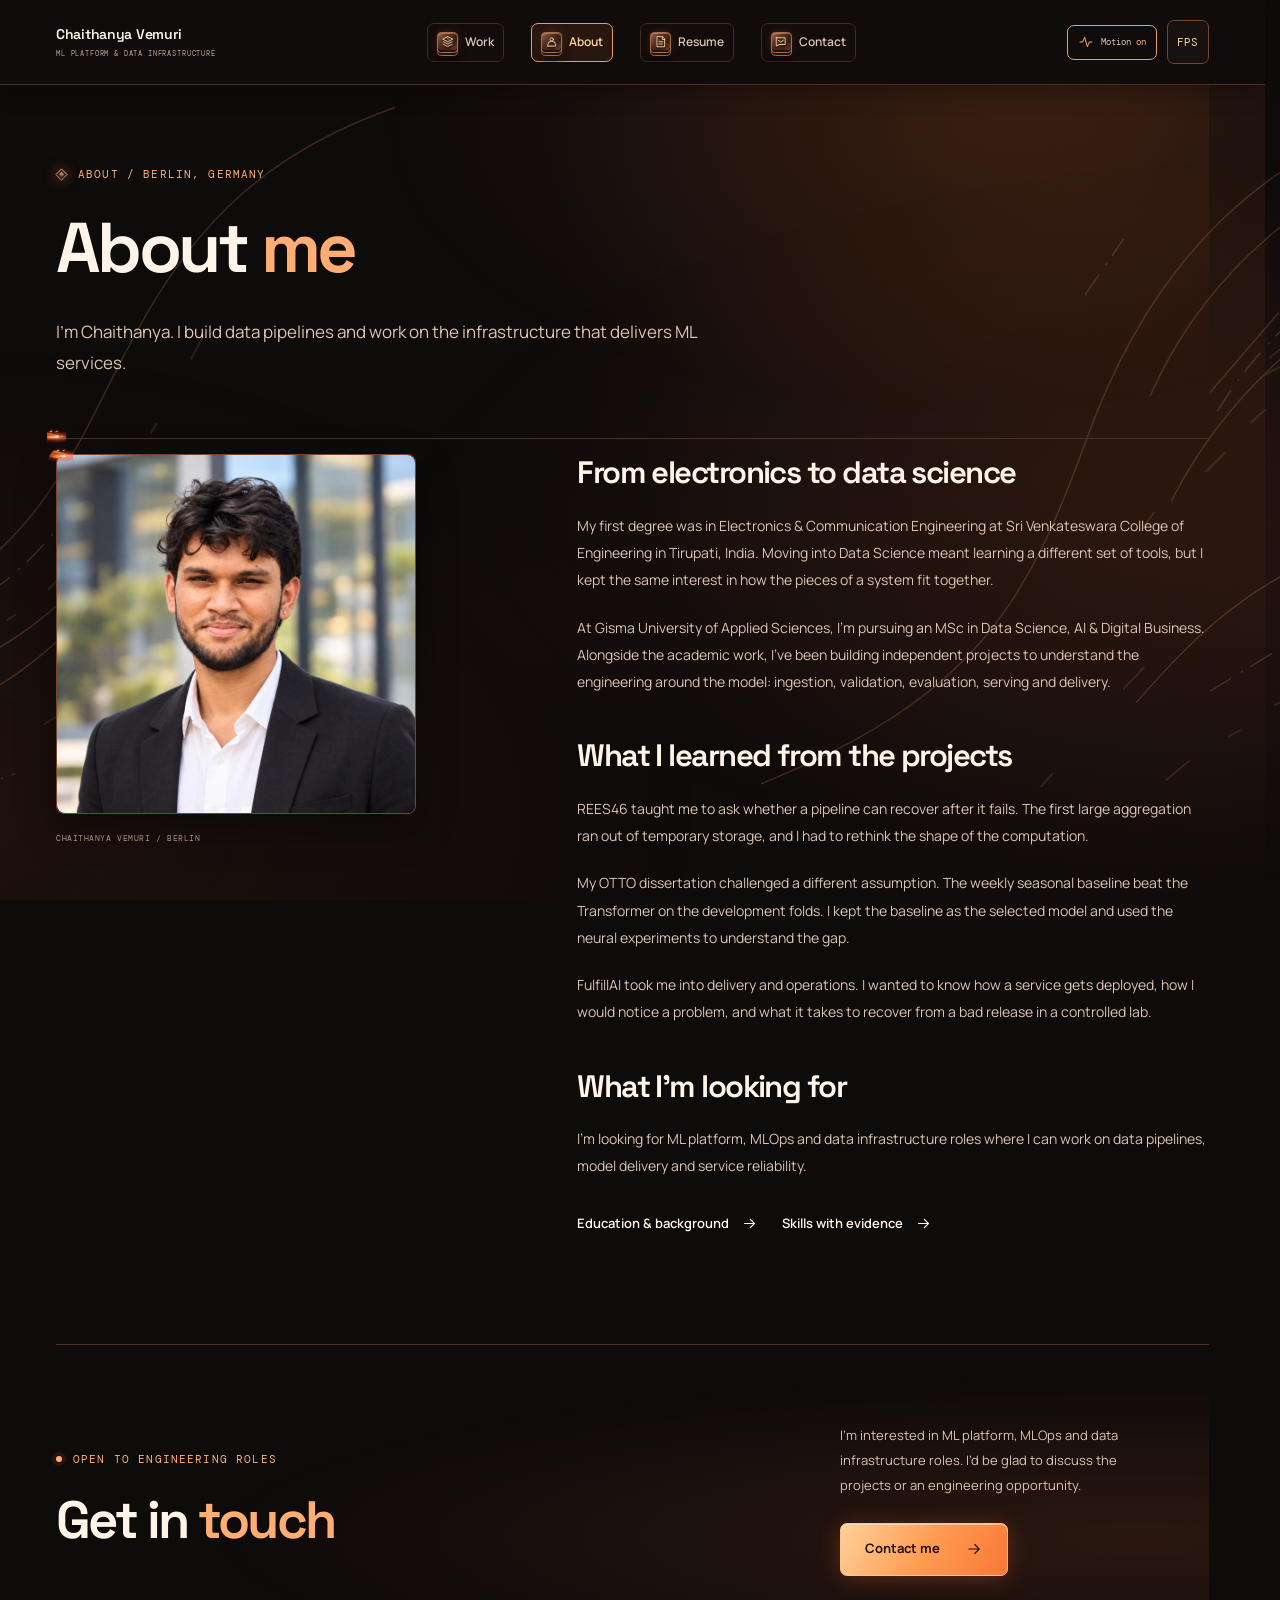
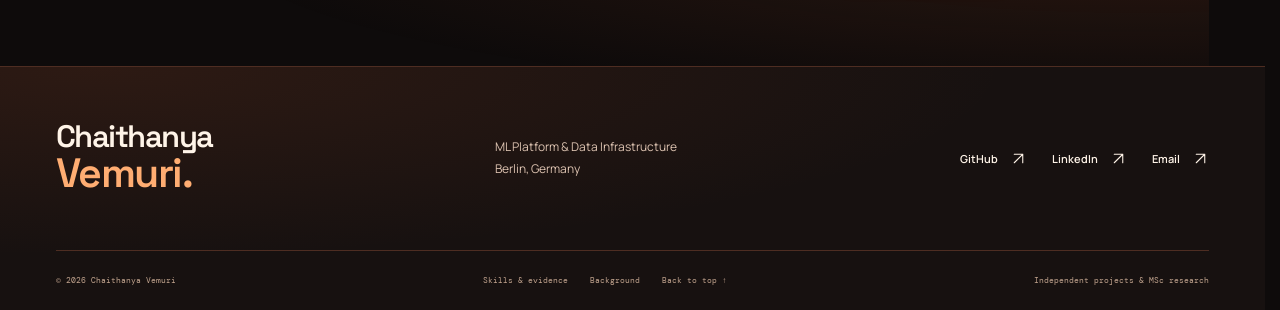
==== about/index.html @ a4421b6b "Add portfolio site source Static Netlify site as deployed on 13 Nov 2026, with the intro gate, its c" ====
<!doctype html>
<html lang="en" data-theme="dark" data-chakra="on"><head><meta charset="utf-8"><meta name="viewport" content="width=device-width, initial-scale=1"><meta name="theme-color" content="#08090c"><meta name="color-scheme" content="dark">
<title>About — Chaithanya Vemuri</title><meta name="description" content="From Electronics &amp; Communication Engineering to Data Science: Chaithanya Vemuri’s education, project decisions and interests."><meta name="robots" content="index,follow"><link rel="canonical" href="https://chaithanyavemuri.netlify.app/about/">
<meta property="og:type" content="website"><meta property="og:site_name" content="Chaithanya Vemuri"><meta property="og:title" content="About — Chaithanya Vemuri"><meta property="og:description" content="From Electronics &amp; Communication Engineering to Data Science: Chaithanya Vemuri’s education, project decisions and interests."><meta property="og:url" content="https://chaithanyavemuri.netlify.app/about/"><meta property="og:image" content="https://chaithanyavemuri.netlify.app/assets/chaithanya-vemuri-800.webp"><meta property="og:image:width" content="800"><meta property="og:image:height" content="800"><meta property="og:image:alt" content="Chaithanya Vemuri"><meta name="twitter:card" content="summary"><meta name="twitter:image" content="https://chaithanyavemuri.netlify.app/assets/chaithanya-vemuri-800.webp">
<script src="/assets/chakra.c9cb20a78dc4.js"></script><link rel="icon" href="/assets/chaithanya-vemuri-400.webp" type="image/webp"><link rel="preload" href="/assets/fonts/manrope-variable.woff2" as="font" type="font/woff2" crossorigin><link rel="preload" href="/assets/fonts/space-grotesk-variable.woff2" as="font" type="font/woff2" crossorigin><link rel="stylesheet" href="/assets/site.a04ff1b84bfb.css"><link rel="stylesheet" href="/assets/shinobi.434edd1d5ae1.css"><link rel="stylesheet" href="/assets/cinema.79971e200ddc.css"><link rel="stylesheet" href="/assets/ember.f93e2fb675f1.css"><script src="/assets/site.2c8791774269.js" defer></script><script src="/assets/ember.3b71f5bba5a2.js" defer></script><script type="application/ld+json">{"@context": "https://schema.org", "@type": "Person", "name": "Chaithanya Vemuri", "url": "https://chaithanyavemuri.netlify.app", "image": "https://chaithanyavemuri.netlify.app/assets/chaithanya-vemuri-800.webp", "email": "chaithanyavemuri28@gmail.com", "sameAs": ["https://github.com/nikchey29", "https://www.linkedin.com/in/chaithanya-vemuri-141897264/"], "jobTitle": "ML Platform & Data Infrastructure", "homeLocation": {"@type": "Place", "name": "Berlin, Germany"}}</script>
</head><body class="" id="top"><div class="chakra-atmosphere" aria-hidden="true"><svg viewBox="0 0 1200 720" preserveAspectRatio="xMidYMid slice" fill="none" stroke="currentColor">
    <g class="current-trails" stroke-width="1.1">
    <path d="M-62 498C61 491 116 426 165 328S258 137 404 86m-451 475C92 542 153 480 217 382M-33 591c96-13 164-63 220-137m-203 168 88-30m82-49 71-86M1266 77C1091 109 1004 222 957 352s-89 206-260 275m530-505C1123 153 1047 229 1008 317m238-128-77 27m-58 34-55 64m168-94c-91 31-163 109-199 181M1223 419c-129 30-184 96-226 143m241-96-123 85"/>
    <path d="M-27 510c102-11 148-61 203-146m886-35c48-79 116-122 185-140M26 647l74-28m956-66 54-33M956 236l31-45" stroke-dasharray="20 9 2 7"/>
    </g>
    <g class="current-sparks" stroke-linecap="round">
    <path d="M17 526l11-3m27-8 19-8m20-11 6-4m27-21 13-13m39-58 9-16m21-38 4-7m28-52 10-19m-229 354 19-5m36-13 9-4m38-21 13-8m26-17 9-8m26-24 13-14m941-243 8-8m-60 43 20-11m-31 49 11-10m-47 49 15-15m36-76 15-12m-118 150 10-14m97 154 19-10m-56 35 9-5m-59 40 18-15m-53 43 8-6m-7-95 16-17m-82 95 9-10" stroke-width="1.6"/>
    </g></svg></div><div class="portfolio-content"><a class="skip-link" href="#main">Skip to content</a><header class="site-header" data-ember="bottom"><div class="container header-inner">
    <a class="brand" href="/" aria-label="Chaithanya Vemuri home"><span class="brand-name">Chaithanya Vemuri<span>ML PLATFORM & DATA INFRASTRUCTURE</span></span><span class="brand-short" aria-hidden="true">CV</span></a>
    <nav id="navigation" class="navigation" aria-label="Main navigation"><a href="/projects/" data-ember="control"><span class="forge-mark nav-mark" aria-hidden="true"><span class="forge-face" data-ember="detail"><span class="ember-edge" aria-hidden="true"></span></span><svg class="forge-depth" viewBox="0 0 24 24" fill="none" stroke="currentColor" stroke-width="1.55" stroke-linecap="round" stroke-linejoin="round"><path d="m12 3 9 4.5-9 4.5-9-4.5L12 3Zm-8 9 8 4 8-4M4 16.5l8 4 8-4"/><path d="m11 6 3 1.5" opacity=".63"/></svg><svg class="forge-glyph" viewBox="0 0 24 24" fill="none" stroke="currentColor" stroke-width="1.55" stroke-linecap="round" stroke-linejoin="round"><path d="m12 3 9 4.5-9 4.5-9-4.5L12 3Zm-8 9 8 4 8-4M4 16.5l8 4 8-4"/><path d="m11 6 3 1.5" opacity=".63"/></svg></span><span>Work</span><span class="ember-edge" aria-hidden="true"></span></a><a href="/about/" aria-current="page" data-ember="control"><span class="forge-mark nav-mark" aria-hidden="true"><span class="forge-face" data-ember="detail"><span class="ember-edge" aria-hidden="true"></span></span><svg class="forge-depth" viewBox="0 0 24 24" fill="none" stroke="currentColor" stroke-width="1.55" stroke-linecap="round" stroke-linejoin="round"><circle cx="12" cy="8" r="3"/><path d="M5 20v-2a7 7 0 0 1 14 0v2H5Z"/></svg><svg class="forge-glyph" viewBox="0 0 24 24" fill="none" stroke="currentColor" stroke-width="1.55" stroke-linecap="round" stroke-linejoin="round"><circle cx="12" cy="8" r="3"/><path d="M5 20v-2a7 7 0 0 1 14 0v2H5Z"/></svg></span><span>About</span><span class="ember-edge" aria-hidden="true"></span></a><a href="/resume/" data-ember="control"><span class="forge-mark nav-mark" aria-hidden="true"><span class="forge-face" data-ember="detail"><span class="ember-edge" aria-hidden="true"></span></span><svg class="forge-depth" viewBox="0 0 24 24" fill="none" stroke="currentColor" stroke-width="1.55" stroke-linecap="round" stroke-linejoin="round"><path d="M6 3h9l4 4v14H6zM15 3v5h4M9 12h7m-7 4h6"/></svg><svg class="forge-glyph" viewBox="0 0 24 24" fill="none" stroke="currentColor" stroke-width="1.55" stroke-linecap="round" stroke-linejoin="round"><path d="M6 3h9l4 4v14H6zM15 3v5h4M9 12h7m-7 4h6"/></svg></span><span>Resume</span><span class="ember-edge" aria-hidden="true"></span></a><a href="/contact/" data-ember="control"><span class="forge-mark nav-mark" aria-hidden="true"><span class="forge-face" data-ember="detail"><span class="ember-edge" aria-hidden="true"></span></span><svg class="forge-depth" viewBox="0 0 24 24" fill="none" stroke="currentColor" stroke-width="1.55" stroke-linecap="round" stroke-linejoin="round"><path d="M4 5h16v12H9l-5 3V5Zm3 4 5 4 5-4"/></svg><svg class="forge-glyph" viewBox="0 0 24 24" fill="none" stroke="currentColor" stroke-width="1.55" stroke-linecap="round" stroke-linejoin="round"><path d="M4 5h16v12H9l-5 3V5Zm3 4 5 4 5-4"/></svg></span><span>Contact</span><span class="ember-edge" aria-hidden="true"></span></a></nav>
    <div class="header-tools"><button class="motion-toggle" type="button" aria-label="Pause animations" aria-pressed="true" data-ember="control"><svg class="icon " viewBox="0 0 24 24" fill="none" stroke="currentColor" stroke-width="1.5" stroke-linecap="round" stroke-linejoin="round" aria-hidden="true"><path d="M3 12h4l3-7 4 14 3-7h4"/></svg><span class="motion-label">Motion <span class="motion-state">on</span></span><span class="ember-edge" aria-hidden="true"></span></button><details class="frame-settings"><summary aria-label="Transition frame rate" data-ember="control">FPS<span class="ember-edge" aria-hidden="true"></span></summary>
    <div class="frame-popover" data-ember="frame"><p>Transition frame rate</p><div class="frame-options" role="group" aria-label="Frame rate limit"><button type="button" data-frame-choice="auto" aria-pressed="true" data-ember="control">Auto<span class="ember-edge" aria-hidden="true"></span></button><button type="button" data-frame-choice="60" aria-pressed="false" data-ember="control">60 fps<span class="ember-edge" aria-hidden="true"></span></button><button type="button" data-frame-choice="120" aria-pressed="false" data-ember="control">120 fps<span class="ember-edge" aria-hidden="true"></span></button></div>
    <p class="frame-feedback" role="status">Auto follows your browser’s refresh rate.</p><span class="ember-edge" aria-hidden="true"></span></div></details><button class="menu-toggle" type="button" aria-controls="navigation" aria-expanded="false" data-ember="control"><span>Menu</span><span class="menu-lines" aria-hidden="true"></span><span class="ember-edge" aria-hidden="true"></span></button></div>
    </div><div class="reading-progress" aria-hidden="true"></div><span class="ember-edge" aria-hidden="true"></span></header><main id="main" tabindex="-1"><section class="page-intro container" data-ember="bottom"><p class="eyebrow"><span class="section-notch" aria-hidden="true"></span>ABOUT / BERLIN, GERMANY</p><h1>About <em>me</em></h1><p class="lead">I’m Chaithanya. I build data pipelines and work on the infrastructure that delivers ML services.</p><span class="ember-edge" aria-hidden="true"></span></section><section class="container about-story"><figure class="about-photo"><div class="about-image" data-ember="frame"><img src="/assets/chaithanya-vemuri-800.webp" srcset="/assets/chaithanya-vemuri-400.webp 400w, /assets/chaithanya-vemuri-800.webp 800w" sizes="(max-width: 760px) 320px, (max-width: 1080px) 42vw, 490px" width="800" height="800" alt="Portrait of Chaithanya Vemuri" loading="lazy"><span class="ember-edge" aria-hidden="true"></span></div><figcaption>CHAITHANYA VEMURI / BERLIN</figcaption></figure><div class="prose"><h2>From electronics to data science</h2><p>My first degree was in Electronics & Communication Engineering at Sri Venkateswara College of Engineering in Tirupati, India. Moving into Data Science meant learning a different set of tools, but I kept the same interest in how the pieces of a system fit together.</p><p>At Gisma University of Applied Sciences, I’m pursuing an MSc in Data Science, AI & Digital Business. Alongside the academic work, I’ve been building independent projects to understand the engineering around the model: ingestion, validation, evaluation, serving and delivery.</p><h2>What I learned from the projects</h2><p>REES46 taught me to ask whether a pipeline can recover after it fails. The first large aggregation ran out of temporary storage, and I had to rethink the shape of the computation.</p><p>My OTTO dissertation challenged a different assumption. The weekly seasonal baseline beat the Transformer on the development folds. I kept the baseline as the selected model and used the neural experiments to understand the gap.</p><p>FulfillAI took me into delivery and operations. I wanted to know how a service gets deployed, how I would notice a problem, and what it takes to recover from a bad release in a controlled lab.</p><h2>What I’m looking for</h2><p>I’m looking for ML platform, MLOps and data infrastructure roles where I can work on data pipelines, model delivery and service reliability.</p><div class="inline-links"><a class="text-link" href="/background/">Education & background <svg class="icon " viewBox="0 0 24 24" fill="none" stroke="currentColor" stroke-width="1.5" stroke-linecap="round" stroke-linejoin="round" aria-hidden="true"><path d="M5 12h14M13 6l6 6-6 6"/></svg></a><a class="text-link" href="/skills/">Skills with evidence <svg class="icon " viewBox="0 0 24 24" fill="none" stroke="currentColor" stroke-width="1.5" stroke-linecap="round" stroke-linejoin="round" aria-hidden="true"><path d="M5 12h14M13 6l6 6-6 6"/></svg></a></div></div></section><section class="contact-band container" data-reveal data-ember="top"><div><p class="eyebrow"><span class="status-dot"></span> OPEN TO ENGINEERING ROLES</p><h2>Get in <em>touch</em></h2></div><div><p>I’m interested in ML platform, MLOps and data infrastructure roles. I’d be glad to discuss the projects or an engineering opportunity.</p><a class="button button-primary" href="/contact/" data-ember="control">Contact me <svg class="icon " viewBox="0 0 24 24" fill="none" stroke="currentColor" stroke-width="1.5" stroke-linecap="round" stroke-linejoin="round" aria-hidden="true"><path d="M5 12h14M13 6l6 6-6 6"/></svg><span class="ember-edge" aria-hidden="true"></span></a></div><span class="ember-edge" aria-hidden="true"></span></section></main><footer class="site-footer" data-ember="top"><div class="container"><div class="footer-top"><div class="footer-signature"><a class="footer-wordmark" href="/">Chaithanya<span>Vemuri.</span></a></div><p>ML Platform & Data Infrastructure<br>Berlin, Germany</p><div class="footer-links"><a class="text-link" href="https://github.com/nikchey29" target="_blank" rel="noopener noreferrer">GitHub <svg class="icon " viewBox="0 0 24 24" fill="none" stroke="currentColor" stroke-width="1.5" stroke-linecap="round" stroke-linejoin="round" aria-hidden="true"><path d="M6 18 18 6M6 6h12v12"/></svg></a><a class="text-link" href="https://www.linkedin.com/in/chaithanya-vemuri-141897264/" target="_blank" rel="noopener noreferrer">LinkedIn <svg class="icon " viewBox="0 0 24 24" fill="none" stroke="currentColor" stroke-width="1.5" stroke-linecap="round" stroke-linejoin="round" aria-hidden="true"><path d="M6 18 18 6M6 6h12v12"/></svg></a><a class="text-link" href="mailto:chaithanyavemuri28@gmail.com" target="_blank" rel="noopener noreferrer">Email <svg class="icon " viewBox="0 0 24 24" fill="none" stroke="currentColor" stroke-width="1.5" stroke-linecap="round" stroke-linejoin="round" aria-hidden="true"><path d="M6 18 18 6M6 6h12v12"/></svg></a></div></div><div class="footer-bottom" data-ember="top"><span>© 2026 Chaithanya Vemuri</span><div><a href="/skills/">Skills & evidence</a><a href="/background/">Background</a><a href="#top">Back to top ↑</a></div><span>Independent projects & MSc research</span><span class="ember-edge" aria-hidden="true"></span></div></div><span class="ember-edge" aria-hidden="true"></span></footer><div class="cursor-light" aria-hidden="true"><span class="cursor-aura"></span></div><div class="ink-wipe" aria-hidden="true"><span class="cut-light"></span></div><div class="toast" role="status" aria-live="polite" data-ember="frame"><span class="toast-message"></span><span class="ember-edge" aria-hidden="true"></span></div></div></body></html>
---- assets/site.a04ff1b84bfb.css ----
@font-face{font-family:Space Grotesk;src:url('/assets/fonts/space-grotesk-variable.woff2') format('woff2');font-weight:300 700;font-style:normal;font-display:swap}
@font-face{font-family:Manrope;src:url('/assets/fonts/manrope-variable.woff2') format('woff2');font-weight:200 800;font-style:normal;font-display:swap}
@font-face{font-family:DM Mono;src:url('/assets/fonts/dm-mono-400-normal.woff') format('woff');font-weight:400;font-style:normal;font-display:swap}
:root{--bg:#080808;--surface:#11100f;--surface-2:#1a1511;--text:#f7f4f0;--muted:#b7b0a8;--faint:#948b82;--line:#302720;--accent:#ff8a3d;--accent-strong:#ffb36b;--ember:#ff5b16;--ink:#140b04;--sans:Manrope,Arial,sans-serif;--display:'Space Grotesk',Arial,sans-serif;--mono:'DM Mono',monospace;--radius:10px;color-scheme:dark}
*{box-sizing:border-box}
html{scroll-behavior:smooth;scroll-padding-top:110px}
body{margin:0;background:var(--bg);color:var(--text);font:400 15px/1.8 var(--sans);-webkit-font-smoothing:antialiased}
button,input,select,textarea{font:inherit}
button,a{-webkit-tap-highlight-color:transparent;touch-action:manipulation}
a{color:inherit;text-decoration:none}
button{cursor:pointer}
button:disabled{cursor:default}
img{max-width:100%;height:auto;display:block}
svg{display:block;max-width:100%}
figure,blockquote,dl,dd{margin:0}
h1,h2,h3,h4,p{margin:0}
h1,h2,h3,h4{font-family:var(--display);font-weight:600;line-height:1.08;text-wrap:balance;letter-spacing:-.045em}
h2{font-size:clamp(36px,4.1vw,56px)}
h3{font-size:28px}
em{font-style:normal;color:var(--accent);font-family:inherit;font-weight:inherit;letter-spacing:inherit}
p{color:var(--muted)}
p+p{margin-top:20px}
::selection{background:var(--accent);color:var(--ink)}
:focus-visible{outline:2px solid var(--accent-strong);outline-offset:5px;border-radius:3px}
[hidden]{display:none!important}
.container{width:min(1240px,calc(100% - 112px));margin-inline:auto}
.section-space{padding-block:106px}
.eyebrow{font:400 10px/1.65 var(--mono);letter-spacing:.12em;color:var(--accent);text-transform:uppercase;display:flex;align-items:center;gap:11px}
.status-dot,.tiny-dot{width:6px;height:6px;border-radius:50%;display:inline-block;flex-shrink:0;background:var(--accent);box-shadow:0 0 0 4px #ff812914}
.icon{width:20px;height:20px;flex-shrink:0}
.sr-only{position:absolute;width:1px;height:1px;padding:0;margin:-1px;overflow:hidden;clip:rect(0,0,0,0);white-space:nowrap;border:0}
.skip-link{position:fixed;left:16px;top:-100px;z-index:1000;background:var(--accent);color:var(--ink);padding:12px 22px}
.skip-link:focus{top:16px}
.lead{font-size:18px;line-height:1.85;max-width:700px}
.muted{color:var(--muted)}
.text-link{display:inline-flex;align-items:center;gap:12px;font-size:13px;font-weight:600;line-height:1.55;padding-block:10px;position:relative}
.text-link .icon{width:17px;height:17px;transition:transform .25s ease}
.text-link:hover{color:var(--accent)}
.text-link:hover .icon{transform:translateX(4px)}
.button{min-height:53px;display:inline-flex;justify-content:center;align-items:center;gap:25px;padding:15px 24px;font-size:13px;line-height:1.5;font-weight:700;border:1px solid var(--line);border-radius:7px;position:relative;isolation:isolate;transition:transform .25s,border-color .25s,box-shadow .25s,background .25s}
.button .icon{width:18px;height:18px;transition:transform .25s}
.button:hover{transform:translateY(-3px);border-color:var(--accent)}
.button:hover .icon{transform:translateX(4px)}
.button-primary{background:linear-gradient(120deg,#ffac55,#ff7927 65%,#ff6519);color:#170b02;border-color:#ff903f;box-shadow:0 4px 26px #ff6a1617}
.button-primary:hover{box-shadow:0 8px 34px #ff741a38}
.button-secondary{background:#ffffff03;color:var(--text);border-color:#504034}
.button-secondary:hover{background:#ff84220c}
.chips{padding:0;margin:23px 0;display:flex;flex-wrap:wrap;gap:7px;list-style:none}
.chips li{font-size:10px;line-height:1.5;padding:6px 10px;color:var(--muted);border:1px solid var(--line);border-radius:4px;background:#ff861c03}
.scope-chip{color:var(--accent);font-size:11px;display:inline-flex;gap:8px;align-items:center}
.scope-chip:before{content:'';width:5px;height:5px;background:var(--accent);border-radius:50%}
/* Persistent navigation and a direct control over motion. */
.site-header{position:sticky;top:0;z-index:50;background:#080808ed;border-bottom:1px solid #ffffff0e;backdrop-filter:blur(16px)}
.header-inner{height:84px;display:flex;align-items:center;justify-content:space-between;gap:24px}
.brand{display:flex;gap:12px;align-items:center;flex-shrink:0}
.brand-mark{width:38px;height:38px;display:block;color:var(--accent)}
.brand-mark svg{width:100%;height:100%}
.brand-name{font:600 14px/1.5 var(--display);letter-spacing:-.02em}
.brand-name>span{display:block;font:400 7px/1.7 var(--mono);letter-spacing:.12em;margin-top:3px;color:var(--faint)}
.navigation{display:flex;gap:32px;margin-inline:auto}
.navigation>a{font-size:12px;font-weight:600;line-height:1.5;color:var(--muted);padding:12px 0;position:relative}
.navigation>a:hover,.navigation>a[aria-current=page]{color:var(--accent-strong)}
.navigation>a:after{content:'';position:absolute;width:0;left:0;bottom:3px;height:2px;background:var(--accent);transition:width .25s}
.navigation>a:hover:after,.navigation>a[aria-current=page]:after{width:100%}
.header-tools{display:flex;align-items:center;gap:20px}
.location{display:flex;gap:9px;align-items:center;color:var(--faint);font:9px var(--mono);white-space:nowrap}
.location i{width:4px;height:4px;border-radius:50%;background:var(--accent)}
.motion-toggle{display:none;gap:7px;align-items:center;background:transparent;border:1px solid var(--line);color:var(--muted);padding:7px 10px;border-radius:5px;font:9px/1.6 var(--mono);white-space:nowrap;min-height:35px}
.js .motion-toggle{display:flex}
.motion-toggle .icon{width:16px;height:16px;color:var(--accent)}
.motion-state{color:var(--accent)}
.motion-toggle:hover{border-color:var(--accent)}
.menu-toggle{display:none}
.reading-progress{position:absolute;bottom:-1px;left:0;width:100%;height:2px;background:linear-gradient(90deg,#ff5d13,#ffb75c);transform-origin:left;transform:scaleX(var(--reading-progress,0));pointer-events:none}
/* A sunrise, two orbiting arcs and an original spiral motif. */
.hero-stage{position:relative;isolation:isolate;overflow:hidden;border-bottom:1px solid #ff831511}
.sunrise-atmosphere{position:absolute;inset:0;z-index:-1;pointer-events:none;overflow:hidden;background:radial-gradient(ellipse at 78% 49%,#ff641b12,transparent 46%)}
.horizon-glow{position:absolute;width:75%;height:350px;right:-8%;bottom:-280px;border-radius:50%;background:#ff681d;filter:blur(100px);opacity:.3;animation:dawn-breathe 8s ease-in-out infinite alternate}
.horizon-line{position:absolute;bottom:0;left:0;right:0;height:1px;background:linear-gradient(90deg,transparent,#ff7d3544,#ff9e4d,transparent)}
.hero{padding-block:67px 65px;display:grid;grid-template-columns:1.2fr 1fr;align-items:center;gap:55px;min-height:680px}
.hero-copy{max-width:650px;position:relative;z-index:2}
.hero .eyebrow{font-size:9px;letter-spacing:.09em}
.hero-intro{font-size:16px;color:var(--text);margin:27px 0 9px}
.hero-title{font-size:clamp(65px,6.75vw,96px);font-weight:700;line-height:.98;letter-spacing:-.065em;text-wrap:nowrap}
.hero-title>span{display:block;animation:hero-enter 1s cubic-bezier(.16,1,.3,1) both}
.hero-title>span:nth-child(2){animation-delay:.14s}
.sunrise-text{background:linear-gradient(105deg,#ffb65d 5%,#ff8b36 35%,#ff641e 76%);background-clip:text;-webkit-background-clip:text;color:transparent}
.title-stop{color:var(--accent)}
.hero-discipline{color:var(--accent);font:400 10px/1.7 var(--mono);letter-spacing:.19em;margin-top:23px;animation:hero-enter .9s .25s both}
.hero-tagline{font-family:var(--display);font-weight:500;font-size:25px;letter-spacing:-.025em;line-height:1.3;color:var(--text);margin-top:22px;animation:hero-enter .9s .32s both}
.hero-description{margin-top:17px;font-size:13px;line-height:1.9;max-width:420px;animation:hero-enter .9s .4s both}
.hero-actions{display:flex;gap:12px;flex-wrap:wrap;margin-top:27px;animation:hero-enter .9s .48s both}
.hero-role{display:flex;gap:10px;align-items:center;font-size:10px;margin-top:23px;color:var(--muted);animation:hero-enter .9s .56s both}
.hero-role .status-dot{width:5px;height:5px}
.portrait-composition{position:relative;width:100%;max-width:500px;min-height:510px;display:flex;align-items:center;justify-content:center;justify-self:center;isolation:isolate;animation:scene-enter 1.2s .15s both}
.energy-field{position:absolute;inset:0;z-index:-1;pointer-events:none;display:grid;place-items:center;overflow:hidden}
.energy-field:before{content:'';position:absolute;inset:13%;background:radial-gradient(circle,#ff681e30,#ff601209 50%,transparent 70%);filter:blur(15px)}
.energy-glyph{position:absolute;inset:0;width:100%;height:100%;opacity:.9}
.energy-orbit,.orbit-spark{transform-origin:260px 260px;animation:orbit 34s linear infinite}
.orbit-inner{animation:orbit-reverse 25s linear infinite}
.orbit-spark{animation-duration:18s}
.energy-spiral{stroke-dasharray:2100;stroke-dashoffset:0;animation:spiral-draw 3s cubic-bezier(.2,.7,.2,1) both;opacity:.62}
.ember-canvas{position:absolute;inset:0;width:100%;height:100%}
.scene-index{position:absolute;top:19px;left:50%;transform:translateX(-50%);font:7px/1.6 var(--mono);color:var(--faint);letter-spacing:.1em;white-space:nowrap}
.hero-portrait{position:relative;overflow:hidden;width:min(70%,320px);aspect-ratio:1;background:#171412;border-radius:16px;border:1px solid #ffb46d70;box-shadow:0 0 0 7px #080808aa,0 0 0 8px #ff7d241c,0 20px 80px #0007;transform:translate(var(--px,0px),var(--py,0px));transition:transform .35s ease-out}
.hero-portrait>img{width:100%;height:100%;object-fit:cover;object-position:50% 50%;filter:none}
.hero-portrait:after{content:'';position:absolute;inset:65% 0 0;background:linear-gradient(transparent,#070505d9);pointer-events:none}
.hero-portrait figcaption{position:absolute;left:18px;right:18px;bottom:17px;z-index:1;font:7px/1.5 var(--mono);letter-spacing:.03em;display:flex;justify-content:space-between;color:#fff4e8;gap:10px}
.portrait-fallback{height:100%;min-height:260px;padding:75px 24px 30px;background:linear-gradient(140deg,#3a2013,#13100e)}
.portrait-fallback>span{font:600 34px/1 var(--display);color:var(--text)}
.portrait-fallback p{margin-top:15px;font-size:11px}
.portrait-note{position:absolute;bottom:54px;left:8%;right:8%;display:flex;gap:12px;align-items:center;justify-content:center;font:500 12px/1.5 var(--display);padding:14px 17px;background:#12100fea;border:1px solid #744122;border-radius:7px;box-shadow:0 10px 35px #0005}
.portrait-note .icon{margin-left:auto;color:var(--accent);width:16px;height:16px}
.portrait-caption{display:flex;align-items:center;gap:12px;position:absolute;bottom:7px;left:50%;transform:translateX(-50%);font:7px/1.5 var(--mono);color:var(--faint);letter-spacing:.1em;white-space:nowrap}
.portrait-caption i{width:23px;height:1px;background:linear-gradient(90deg,#ffb16444,#ff7b1f);position:relative;overflow:hidden}
.portrait-caption i:after{content:'';position:absolute;inset:0;background:#ffb76d;transform:translateX(-100%);animation:signal-flow 3s ease-in-out infinite}
.portrait-caption i:nth-of-type(2):after{animation-delay:.5s}
.hero-bottom{display:flex;justify-content:space-between;align-items:center;padding-block:23px;color:var(--faint);font:8px/1.6 var(--mono);letter-spacing:.07em;gap:22px}
.hero-bottom a{display:flex;gap:15px;align-items:center;min-height:36px;color:var(--muted)}
.hero-bottom .icon{width:15px;height:15px;animation:scroll-hint 2.6s ease-in-out infinite}
/* Project evidence has its own visual rhythm. */
.evidence-strip{background:linear-gradient(105deg,#15100c,#100d0b 70%,#0c0c0c);border-block:1px solid var(--line)}
.evidence-inner{display:grid;grid-template-columns:repeat(3,1fr);align-items:center;min-height:124px}
.evidence-inner>a{padding:29px 29px;display:flex;align-items:center;gap:18px;border-left:1px solid var(--line)}
.evidence-inner>a:first-child{padding-left:0;border-left:0}
.evidence-inner>a:last-child{padding-right:0}
.evidence-inner strong{font:600 40px/1 var(--display);letter-spacing:-.06em;color:var(--accent);white-space:nowrap;transition:color .25s}
.evidence-inner strong>span{font-size:11px;letter-spacing:-.01em}
.evidence-inner div{font-size:10px;color:var(--text);line-height:1.8}
.evidence-inner div>span{display:block;font-size:8px;color:var(--faint)}
.evidence-inner>a:hover strong{color:var(--accent-strong)}
.section-heading{display:flex;justify-content:space-between;align-items:flex-end;gap:60px;margin-bottom:50px}
.section-heading .eyebrow{margin-bottom:21px}
.section-heading>p{font-size:13px;line-height:1.9;max-width:310px}
.project-row{display:grid;grid-template-columns:1fr 1fr;gap:64px;align-items:center;border-top:1px solid var(--line);padding-block:48px;position:relative}
.project-row:last-of-type{border-bottom:1px solid var(--line)}
.project-row:nth-of-type(even) .project-art{order:2}
.project-row:nth-of-type(even) .project-summary{order:1}
.project-art,.project-summary{min-width:0}
.project-kicker{display:flex;gap:18px;align-items:center;flex-wrap:wrap;font:9px/1.7 var(--mono);color:var(--accent)}
.project-kind{font-size:7px;letter-spacing:.035em;color:var(--faint)}
.project-summary h3{font-size:clamp(28px,2.7vw,38px);margin:18px 0;line-height:1.15}
.project-summary h3 a:hover{color:var(--accent)}
.project-summary>p{font-size:13px;line-height:1.9;max-width:430px}
.project-summary .chips{margin:21px 0}
.project-result{display:flex;align-items:center;gap:17px}
.project-result strong{font:600 33px/1 var(--display);letter-spacing:-.045em}
.project-result>span{font-size:10px;line-height:1.7;max-width:170px;color:var(--muted)}
.project-actions{display:flex;gap:26px;flex-wrap:wrap;margin-top:20px}
.project-actions .text-link:last-child{font-size:11px;color:var(--faint)}
.section-end{display:flex;justify-content:flex-end;margin-top:20px}
.technical-art{border:1px solid #49301f;border-radius:10px;background:linear-gradient(135deg,#1a130e,#100e0c);padding:27px;color:#f4e5d8;position:relative;overflow:hidden;isolation:isolate;min-height:355px;transition:border-color .4s,box-shadow .4s,transform .4s}
.technical-art:before{content:'';position:absolute;inset:0;background-image:linear-gradient(#e9862c09 1px,transparent 1px),linear-gradient(90deg,#e9862c09 1px,transparent 1px);background-size:30px 30px;z-index:-1;mask-image:linear-gradient(transparent,#000)}
.art-head{display:flex;justify-content:space-between;gap:15px;font:7px/1.7 var(--mono);letter-spacing:.08em;color:#efb58b;padding-bottom:24px}
.art-head>span:last-child{color:#a27a5c}
.layer-stack{padding-block:5px}
.data-layer{display:flex;gap:14px;align-items:center;background:#21180f;border:1px solid #644124;border-radius:5px;padding:13px 15px;transition:transform .3s,border-color .3s}
.layer-icon{width:34px;height:34px;display:grid;place-items:center;font:600 17px var(--display);color:#ffb572;border:1px solid #a56b32;border-radius:7px;flex-shrink:0}
.data-layer strong{display:block;font-size:12px;line-height:1.4;font-weight:700}
.data-layer div>span{display:block;font-size:8px;color:#c6a98f;margin-top:4px;line-height:1.7}
.layer-format{font:6px/1.7 var(--mono);letter-spacing:.03em;margin-left:auto;white-space:nowrap;color:#d0ac8e}
.layer-bronze .layer-icon{color:#dba779;border-color:#875633}
.layer-silver .layer-icon{color:#d7c5b3;border-color:#87796d}
.layer-gold .layer-icon{color:#ffb95d;border-color:#ad742d}
.flow-line{display:block;height:17px;width:1px;margin-left:31px;background:#79502b;position:relative;overflow:hidden}
.flow-line:after{content:'';position:absolute;inset:0;background:#ffac5f;animation:vertical-flow 2.7s ease-in-out infinite}
.layer-stack .flow-line:nth-of-type(2):after{animation-delay:.5s}
.project-row:hover .data-layer{transform:translateX(4px);border-color:#a16833}
.art-foot{display:flex;gap:9px;align-items:center;margin-top:23px;font:7px/1.7 var(--mono);color:#bfa084}
.tiny-dot{width:4px;height:4px;box-shadow:none}
.art-fulfill{background:linear-gradient(145deg,#19120e,#0d1010)}
.deploy-flow{display:grid;grid-template-columns:1fr 20px 1fr 20px 1fr;align-items:center;gap:5px;padding-top:8px}
.deploy-node{text-align:center;min-width:0}
.node-icon{width:47px;height:47px;display:grid;place-items:center;margin-inline:auto;font:500 24px var(--display);color:#ffb472;background:#26190e;border:1px solid #8b5d32;border-radius:10px;transition:transform .3s,box-shadow .3s}
.deploy-node strong{display:block;font-size:10px;margin-top:12px;font-weight:700}
.deploy-node>span:last-child{display:block;font-size:8px;color:#bda38f;margin-top:4px}
.flow-arrow{font-size:20px;color:#ad6b32}
.gitops-bridge{margin:22px 0 11px;display:flex;flex-direction:column;align-items:center;gap:8px;font:7px var(--mono);letter-spacing:.06em;color:#c2a186}
.gitops-bridge>span:last-child{font-size:19px;line-height:1;animation:scroll-hint 3s ease-in-out infinite}
.runtime-box{display:flex;gap:15px;align-items:center;padding:17px 16px;border:1px solid #77512e;background:#22180f;border-radius:5px}
.runtime-box strong{font-size:12px;display:block;font-weight:700}
.runtime-box div>span{font-size:8px;color:#c8aa92;display:block}
.runtime-label{font:6px var(--mono);margin-left:auto;color:#ffb271;white-space:nowrap}
.runtime-symbol{display:flex;gap:3px;align-items:center;width:33px;flex-shrink:0}
.runtime-symbol>span{height:23px;width:8px;border:1px solid #ff9b4a;background:#ff9b4a1c;display:block;animation:server-pulse 3s ease-in-out infinite}
.runtime-symbol>span:nth-child(2){height:34px;animation-delay:.2s}
.runtime-symbol>span:nth-child(3){animation-delay:.4s}
.project-row:hover .node-icon{transform:translateY(-3px);box-shadow:0 0 25px #ff921414}
.art-otto{background:linear-gradient(145deg,#20170e,#12100d)}
.art-otto svg{width:100%;overflow:visible;margin-top:-9px}
.art-otto .art-head{padding-bottom:11px}
.chart-label{font:13px var(--sans);fill:#e3cbb8}
.chart-value{font:12px var(--mono);fill:#e7c8aa}
.chart-subtitle{font:9px var(--mono);letter-spacing:1px;fill:#c8a486}
.chart-grid{stroke:#c7803a28;stroke-width:1;stroke-dasharray:3 4;fill:none}
.chart-bar{fill:#775133;transform-origin:158px center}
.selected-bar{fill:#ff9b48}
.chart-axis{font:9px var(--mono);fill:#c0a083}
.art-otto .art-foot{margin-top:15px}
/* Narrative sections, with distinct content rather than repeated cards. */
.approach-section{background:linear-gradient(115deg,#15100d,#0d0c0b);border-block:1px solid var(--line)}
.approach-grid{display:grid;grid-template-columns:repeat(3,1fr)}
.approach-grid article{padding:5px 32px;border-left:1px solid var(--line)}
.approach-grid article:first-child{padding-left:0;border-left:0}
.approach-grid article:last-child{padding-right:0}
.approach-number{display:block;font:11px var(--mono);color:var(--accent);margin-bottom:35px}
.approach-grid h3{font-size:23px;margin-bottom:17px}
.approach-grid p{font-size:12px;line-height:1.95;min-height:100px;max-width:300px}
.approach-grid a{display:flex;align-items:center;gap:12px;color:var(--accent);font-size:10px;margin-top:25px}
.approach-grid .icon{width:16px}
.about-teaser{display:grid;grid-template-columns:1fr 1fr;gap:80px}
.about-teaser .eyebrow{margin-bottom:23px}
.about-teaser>div:last-child{padding-top:38px}
.large-copy{font-size:20px;line-height:1.75;color:var(--text)}
.about-teaser p:not(.large-copy):not(.eyebrow){font-size:13px;line-height:1.95;margin-top:24px}
.about-teaser .text-link{margin-top:24px}
.contact-band{border-top:1px solid var(--line);padding-block:78px 90px;display:grid;grid-template-columns:1.3fr .7fr;gap:100px;align-items:center;position:relative}
.contact-band .eyebrow{margin-bottom:24px}
.contact-band h2{font-size:clamp(36px,4.1vw,57px)}
.contact-band>div:last-child{padding-top:12px}
.contact-band p:not(.eyebrow){font-size:13px;line-height:1.95;max-width:320px}
.contact-band .button{margin-top:24px}
.site-footer{background:#100d0b;border-top:1px solid var(--line)}
.footer-top{padding-block:54px;display:flex;align-items:center;justify-content:space-between;gap:50px}
.footer-wordmark{font:600 31px/.98 var(--display);letter-spacing:-.05em}
.footer-wordmark>span{display:block;color:var(--accent);font-size:41px;line-height:1.1}
.footer-top>p{font-size:12px;line-height:1.9}
.footer-links{display:flex;gap:25px}
.footer-links .text-link{font-size:11px}
.footer-bottom{padding:22px 0;display:flex;flex-wrap:wrap;justify-content:space-between;gap:18px;border-top:1px solid var(--line);color:var(--faint);font:8px/1.8 var(--mono)}
.footer-bottom>div{display:flex;gap:22px}
.footer-bottom a:hover{color:var(--text)}
.page-intro{padding-top:80px;padding-bottom:60px;position:relative}
.page-intro .eyebrow{margin-bottom:27px}
.page-intro h1,.case-intro h1{font-size:clamp(45px,5.5vw,78px);max-width:1100px;line-height:1.1;letter-spacing:-.05em}
.page-intro .lead{margin-top:28px;max-width:695px;font-size:17px}
.projects-index{padding-bottom:90px}
.project-filter{display:flex;align-items:center;flex-wrap:wrap;gap:10px;padding-bottom:30px}
.project-filter button{background:transparent;border:1px solid var(--line);border-radius:6px;padding:10px 17px;font-size:11px;color:var(--muted);transition:color .2s,background .2s,border-color .2s}
.project-filter button[aria-pressed=true]{background:var(--accent);border-color:var(--accent);color:var(--ink);font-weight:700}
.project-filter button:hover{border-color:var(--accent)}
.project-filter button>span{font:9px var(--mono);margin-left:9px}
.about-story{display:grid;grid-template-columns:.8fr 1.2fr;gap:100px;align-items:start;padding:15px 0 100px}
.about-photo{position:sticky;top:125px;max-width:360px}
.about-photo img{width:100%;aspect-ratio:1;object-fit:cover}
.about-photo figcaption{font:8px var(--mono);color:var(--faint);letter-spacing:.07em;margin-top:19px}
.prose{font-size:14px;line-height:1.95;min-width:0}
.prose h2{font-size:31px;line-height:1.2;margin:42px 0 20px}
.prose>h2:first-child{margin-top:0}
.prose strong{font-weight:700;color:var(--text)}
.prose p+p{margin-top:20px}
.inline-links{display:flex;gap:24px;flex-wrap:wrap;margin-top:24px}
.personal-note{padding:55px 6%;margin-bottom:100px;border:1px solid var(--line);background:linear-gradient(125deg,#1c130d,#0d0c0a);border-radius:var(--radius);text-align:center}
.personal-note>span{font:8px/1.7 var(--mono);letter-spacing:.1em;color:var(--accent)}
.personal-note blockquote{font:500 34px/1.3 var(--display);letter-spacing:-.03em;max-width:850px;margin:24px auto;color:var(--text)}
.personal-note p{font-size:12px}
.skill-sections{padding-bottom:95px}
.skill-section{display:grid;grid-template-columns:.3fr 1fr;gap:70px;border-top:1px solid var(--line);padding:48px 0 58px}
.skill-number{font:600 48px/1 var(--display);letter-spacing:-.05em;color:var(--accent)}
.skill-section .eyebrow{margin-bottom:20px}
.skill-section h2{font-size:46px;line-height:1.12;margin-bottom:24px}
.skill-section p:not(.eyebrow){font-size:14px;line-height:1.95;max-width:750px}
.skill-section .chips{margin-block:24px}
.detail-list{padding-left:19px;font-size:13px;line-height:1.9;color:var(--muted);margin-block:22px}
.detail-list li+li{margin-top:8px}
.skill-section .text-link{margin-right:25px}
.scope-note{padding:21px 24px;border-left:2px solid var(--accent);background:var(--surface);margin-top:25px}
.background-grid{display:grid;grid-template-columns:.4fr 1fr;gap:65px;padding-bottom:90px}
.section-label{font:9px/1.8 var(--mono);letter-spacing:.1em;color:var(--accent);padding-top:5px}
.timeline article{border-top:1px solid var(--line);padding:30px 0 33px}
.timeline article:first-child{padding-top:0;border-top:0}
.timeline .eyebrow{font-size:9px;margin-bottom:17px}
.timeline h2{font-size:35px;line-height:1.15;margin-bottom:15px}
.timeline p{font-size:13px;line-height:1.9}
.timeline p+p{margin-top:12px}
.timeline .text-link{margin-top:12px}
.resume-section{padding-bottom:clamp(64px,8vw,116px)}
.resume-card{display:grid;grid-template-columns:minmax(0,1fr) minmax(0,.75fr);gap:clamp(26px,6vw,92px);align-items:center;padding:clamp(24px,5vw,66px);background:linear-gradient(130deg,#1b130c,#11100e);border:1px solid var(--line);border-radius:var(--radius)}
.resume-info .eyebrow{font:10px/1.55 var(--mono);color:var(--accent)}
.resume-info h2{font-size:clamp(32px,4.15vw,57px);margin:17px 0 18px;text-wrap:balance}
.resume-info h2 span{color:var(--accent)}
.resume-info p:not(.eyebrow){max-width:47ch;font-size:15px;line-height:1.75}
.resume-info p+p{margin-top:14px}
.resume-info p a{text-decoration:underline;text-underline-offset:3px;text-decoration-color:var(--accent)}
.resume-info p a:hover{color:var(--accent-strong)}
.resume-actions{display:flex;margin-top:24px}
.resume-actions .button{font-size:13px;gap:18px}
.file-meta{display:block;font:10px/1.55 var(--mono);color:var(--faint);margin-top:13px}
.resume-preview{width:min(100%,264px);justify-self:center;margin:0;overflow:hidden;background:#fff;border:1px solid var(--art-line);border-radius:6px;box-shadow:0 14px 42px #0007}
.resume-preview img{width:100%;height:auto}
@media(max-width:640px){
  .resume-card{grid-template-columns:minmax(0,1fr);gap:28px}
  .resume-preview{width:min(100%,220px);justify-self:start}
}
@media print{.resume-card{display:block;box-shadow:none}.resume-preview,.resume-actions{display:none}}
.contact-layout{display:grid;grid-template-columns:1.35fr .65fr;gap:80px;padding-bottom:90px}
.contact-primary>.eyebrow{font-size:9px;margin-bottom:18px}
.email-link{display:flex;gap:13px;align-items:center;font:500 clamp(20px,2.15vw,29px)/1.5 var(--display);letter-spacing:-.04em;overflow-wrap:anywhere}
.email-link:hover{color:var(--accent)}
.email-link .icon{width:23px;height:23px;color:var(--accent)}
.copy-email{border:0;background:transparent;color:var(--accent);font-size:11px;padding:13px 0;gap:9px}
.copy-email .icon{width:15px;height:15px}
.contact-note{font-size:11px;line-height:1.9;margin-top:14px;max-width:430px}
.social-rows{margin-top:42px;border-top:1px solid var(--line)}
.social-rows>a{display:flex;gap:25px;align-items:center;padding:27px 0;border-bottom:1px solid var(--line)}
.social-number{font:9px var(--mono);color:var(--accent)}
.social-rows strong{font:500 25px var(--display);letter-spacing:-.03em;display:block}
.social-rows div>span{display:block;font-size:10px;color:var(--muted);margin-top:6px}
.social-rows .icon{margin-left:auto;width:20px;height:20px;color:var(--accent);transition:transform .25s}
.social-rows>a:hover .icon{transform:translate(4px,-4px)}
.contact-aside{padding:33px;background:linear-gradient(135deg,#24170c,#13100d);border:1px solid #634126;border-radius:var(--radius)}
.contact-aside h2{font-size:40px;line-height:1.1;margin-top:24px}
.contact-aside dl{margin-top:28px}
.contact-aside dt{font:8px/1.7 var(--mono);color:var(--accent);letter-spacing:.09em;margin-top:22px}
.contact-aside dd{font-size:12px;line-height:1.9;margin-top:7px;color:var(--muted)}
.contact-aside>.text-link{margin-top:22px;font-size:12px}
.toast{position:fixed;bottom:24px;left:50%;transform:translate(-50%,20px);background:#241a12;color:var(--text);border:1px solid var(--accent);padding:13px 20px;border-radius:6px;box-shadow:0 5px 40px #0009;font-size:12px;z-index:100;opacity:0;pointer-events:none;transition:opacity .2s,transform .2s;max-width:calc(100% - 40px);width:max-content}
.toast.is-visible{opacity:1;transform:translate(-50%,0)}
/* Full case studies retain readable measures, source links and mobile tables. */
.case-intro{padding-top:35px}
.back-link{display:inline-block;font-size:11px;color:var(--muted);margin-bottom:34px}
.back-link:hover{color:var(--accent)}
.case-intro>.eyebrow{margin-bottom:26px;font-size:9px}
.case-intro .lead{max-width:760px;margin-top:28px;font-size:17px}
.case-links{display:flex;align-items:center;flex-wrap:wrap;gap:27px;margin-top:30px}
.case-links .button{font-size:12px}
.case-links>.text-link{font-size:12px}
.case-stats{display:grid;grid-template-columns:repeat(3,1fr);margin-top:48px;border-block:1px solid var(--line)}
.case-stats>div{padding:27px 35px;border-left:1px solid var(--line)}
.case-stats>div:first-child{padding-left:0;border-left:0}
.case-stats strong{font:600 46px/1 var(--display);letter-spacing:-.05em;color:var(--accent);display:block}
.case-stats span{display:block;font-size:11px;line-height:1.8;color:var(--muted);margin-top:12px}
.case-feature{padding:48px 0;display:grid;grid-template-columns:1.15fr .85fr;gap:70px;align-items:center;border-bottom:1px solid var(--line)}
.case-summary .eyebrow{font-size:9px}
.case-summary h2{font-size:38px;margin:19px 0 20px}
.case-summary p:not(.eyebrow){font-size:13px;line-height:1.9;max-width:390px}
.case-body{display:grid;grid-template-columns:.33fr 1fr;gap:90px;padding-top:52px;padding-bottom:65px}
.case-toc{position:sticky;top:125px;align-self:start;display:flex;flex-direction:column}
.case-toc>.eyebrow{font-size:8px;margin-bottom:18px}
.case-toc>a{padding:10px 0 10px 14px;border-left:1px solid var(--line);font-size:11px;line-height:1.7;color:var(--muted)}
.case-toc>a:hover,.case-toc>a[aria-current=location]{border-color:var(--accent);color:var(--accent)}
.case-prose{max-width:810px}
.case-prose section{padding-bottom:38px;scroll-margin-top:115px}
.case-prose h2{margin:0 0 22px;font-size:32px}
.case-prose code{font:11px var(--mono);color:var(--accent-strong);background:#ff8a3d0a;padding:3px 5px;overflow-wrap:anywhere}
.table-frame{border:1px solid var(--line);border-radius:8px;margin:28px 0;min-width:0;max-width:100%}
.table-wrap{overflow-x:auto;border-radius:inherit}
.table-wrap:focus-visible{outline-offset:3px}
table{border-collapse:collapse;width:100%;font-size:12px;min-width:320px;text-align:left;line-height:1.7}
caption{font:8px/1.8 var(--mono);text-align:left;padding:15px 18px;color:var(--accent);background:var(--surface);border-bottom:1px solid var(--line)}
th,td{padding:14px 18px;border-bottom:1px solid var(--line)}
thead th{font-size:10px;font-weight:700;background:var(--surface);color:var(--text)}
tbody th{font-weight:500;color:var(--muted)}
tbody tr:last-child th,tbody tr:last-child td{border-bottom:0}
td{font:11px/1.7 var(--mono);color:var(--text);white-space:nowrap}
tbody tr:first-child td{color:var(--accent)}
.source-links{margin-top:24px;display:flex;flex-direction:column;padding:13px 24px;border:1px solid var(--line);border-radius:6px;background:var(--surface)}
.source-links a{font-size:12px;justify-content:space-between;gap:20px;padding:15px 0;border-bottom:1px solid var(--line)}
.source-links a:last-child{border-bottom:0}
.next-project{border-top:1px solid var(--line);padding:35px 0 60px}
.next-project>.text-link{font:500 44px/1.3 var(--display);letter-spacing:-.04em;display:flex;justify-content:space-between;margin-top:16px}
.next-project .icon{width:32px;height:32px}
.error-actions{display:flex;gap:15px;flex-wrap:wrap;padding-bottom:110px}
/* Entrance, orbit, energy flow and hover motion have different speeds. */
@keyframes hero-enter{from{opacity:0;transform:translateY(24px);filter:blur(5px)}to{opacity:1;transform:translateY(0);filter:blur(0)}}
@keyframes scene-enter{from{opacity:0;transform:translateY(20px) scale(.97)}to{opacity:1;transform:none}}
@keyframes spiral-draw{from{stroke-dashoffset:2100;opacity:0}to{stroke-dashoffset:0;opacity:.62}}
@keyframes orbit{to{transform:rotate(360deg)}}
@keyframes orbit-reverse{to{transform:rotate(-360deg)}}
@keyframes dawn-breathe{from{opacity:.2;transform:scaleX(.9)}to{opacity:.36;transform:scaleX(1.1)}}
@keyframes signal-flow{0%,30%{transform:translateX(-105%)}80%,100%{transform:translateX(105%)}}
@keyframes vertical-flow{0%,20%{transform:translateY(-100%)}80%,100%{transform:translateY(100%)}}
@keyframes server-pulse{0%,100%{background:#ff9b4a12}50%{background:#ff9b4a50}}
@keyframes scroll-hint{0%,75%,100%{transform:translateY(0)}40%{transform:translateY(4px)}}
.reveal-pending{opacity:0;transform:translateY(32px);filter:blur(3px)}
.reveal-visible{opacity:1;transform:none;filter:none;transition:opacity .8s ease,transform .9s cubic-bezier(.16,1,.3,1),filter .8s ease}
/* Laptop and tablet. */
@media(min-width:1600px){.hero{min-height:735px;padding-block:80px}.hero-title{font-size:103px}.hero-description{font-size:14px}.portrait-composition{min-height:540px}.hero-portrait{width:330px}.portrait-note{bottom:66px}}
@media(max-width:1199px){.container{width:calc(100% - 80px)}.header-inner{height:80px}.header-tools{gap:13px}.location{display:none}.hero{gap:25px;min-height:650px;padding-block:55px}.hero-title{font-size:clamp(64px,7.3vw,86px)}.portrait-composition{min-height:460px}.hero-portrait{width:72%;max-width:300px}.portrait-note{left:7%;right:7%;bottom:38px;font-size:11px}.portrait-caption{bottom:0}.scene-index{top:5px;font-size:6px}.hero-tagline{font-size:24px}.hero-description{font-size:12px;max-width:380px}.hero-role{font-size:9px}.evidence-inner>a{gap:14px;padding-inline:23px}.evidence-inner strong{font-size:35px}.evidence-inner strong>span{font-size:9px}.evidence-inner div{font-size:9px}.evidence-inner div>span{font-size:7px}.section-space{padding-block:85px}.project-row{gap:40px}.technical-art{padding:23px}.layer-format{font-size:5px}.data-layer{padding:12px;gap:10px}.art-head{font-size:6px}.section-heading>p{max-width:285px}.contact-band{gap:65px}.about-story{gap:65px}.contact-layout{gap:55px}.case-body{gap:65px}.case-feature{gap:45px}.resume-info h2{font-size:39px}.footer-bottom{font-size:7px}.runtime-box{gap:10px;padding:15px 12px}.runtime-box div>span{font-size:7px}.runtime-label{font-size:5px}}
@media(max-width:980px){.brand-name{font-size:12px}.brand-name>span{font-size:6px}.brand{gap:9px}.brand-mark{width:33px;height:33px}.navigation{gap:25px}.navigation>a{font-size:11px}.motion-label{display:none}.motion-toggle{padding:8px}.hero{grid-template-columns:1.15fr 1fr;gap:15px;padding-block:48px;min-height:620px}.hero .eyebrow{font-size:7px;letter-spacing:.07em}.hero-title{font-size:clamp(59px,7.25vw,72px)}.hero-intro{font-size:14px}.hero-discipline{font-size:8px;margin-top:20px}.hero-tagline{font-size:21px}.hero-description{font-size:11px}.hero .button{font-size:11px;padding:13px 17px;gap:17px;min-height:48px}.hero-role{font-size:8px;gap:8px}.portrait-composition{min-height:410px}.hero-portrait{width:73%;border-radius:12px}.portrait-note{font-size:10px;gap:9px;bottom:29px;padding:12px}.portrait-note .icon{width:13px}.portrait-caption{font-size:6px;gap:8px;bottom:0}.portrait-caption i{width:20px}.hero-portrait figcaption{font-size:5px;left:13px;right:13px}.scene-index{font-size:5px;top:4px}.evidence-inner>a{display:block;padding-inline:25px}.evidence-inner strong{display:block;margin-bottom:12px}.evidence-inner{min-height:145px}.section-heading h2{font-size:44px}.section-heading>p{font-size:12px;max-width:245px}.project-row{gap:30px}.project-summary h3{font-size:29px}.project-summary>p{font-size:12px}.project-kind{font-size:6px}.project-kicker{gap:9px;font-size:8px}.project-result strong{font-size:29px}.project-result>span{font-size:9px}.project-actions{gap:21px}.project-actions .text-link{font-size:11px}.project-actions .text-link:last-child{font-size:10px}.technical-art{padding:19px;min-height:317px}.layer-format{display:none}.data-layer div>span{font-size:7px}.data-layer strong{font-size:11px}.art-foot{font-size:6px}.art-head{font-size:5px}.deploy-node strong{font-size:9px}.deploy-node>span:last-child{font-size:6px}.runtime-box strong{font-size:10px}.runtime-box div>span{font-size:6px}.runtime-label{display:none}.approach-grid article{padding-inline:23px}.approach-grid h3{font-size:21px}.approach-grid p{font-size:11px;min-height:125px}.approach-grid a{font-size:9px;gap:7px}.about-teaser{gap:50px}.large-copy{font-size:18px}.contact-band{gap:45px}.contact-band h2{font-size:44px}.footer-top{gap:30px}.footer-links{gap:17px}.footer-links .text-link{font-size:10px}.footer-top>p{font-size:10px}.page-intro{padding-top:60px;padding-bottom:48px}.page-intro h1,.case-intro h1{font-size:57px}.page-intro .lead,.case-intro .lead{font-size:16px}.about-story{gap:45px;grid-template-columns:.85fr 1.15fr}.about-story .prose h2{font-size:28px}.personal-note blockquote{font-size:30px}.skill-section{grid-template-columns:.2fr 1fr;gap:35px}.skill-section h2{font-size:40px}.background-grid{gap:45px}.timeline h2{font-size:32px}.resume-info h2{font-size:36px}.resume-info p{font-size:12px;min-height:76px}.resume-actions{gap:18px}.resume-actions .button{font-size:11px;padding-inline:17px;gap:17px}.resume-actions .text-link{font-size:10px}.contact-layout{grid-template-columns:1.2fr .8fr;gap:35px}.contact-aside{padding:25px}.contact-aside h2{font-size:35px}.email-link{font-size:22px}.case-feature{grid-template-columns:1.2fr .8fr;gap:35px}.case-summary h2{font-size:31px}.case-summary p:not(.eyebrow){font-size:12px}.case-body{gap:40px}.case-toc>a{font-size:10px}.case-stats strong{font-size:41px}.case-stats span{font-size:10px}}
/* One considered mobile composition, including the animated portrait. */
@media(max-width:760px){
html{scroll-padding-top:94px}.container{width:calc(100% - 48px)}.header-inner{height:74px;gap:15px}.brand-name{font-size:12px}.brand-name>span{font-size:6px}.header-tools{gap:11px}.motion-toggle{min-height:32px;padding:7px}.motion-toggle .icon{width:15px;height:15px}.js .menu-toggle{display:flex;gap:9px;align-items:center;background:transparent;border:0;color:var(--text);padding:10px 0 10px 6px;font-size:10px}.menu-lines{position:relative;width:17px;height:12px;border-top:1px solid currentColor;border-bottom:1px solid currentColor}.menu-lines:after{content:'';position:absolute;top:5px;left:5px;width:12px;border-top:1px solid currentColor}.menu-toggle[aria-expanded=true] .menu-lines{border:0}.menu-toggle[aria-expanded=true] .menu-lines:before,.menu-toggle[aria-expanded=true] .menu-lines:after{content:'';position:absolute;top:5px;left:0;width:17px;border-top:1px solid currentColor;transform:rotate(45deg)}.menu-toggle[aria-expanded=true] .menu-lines:after{transform:rotate(-45deg)}.navigation{gap:20px;flex-wrap:wrap;justify-content:center;grid-column:1/-1;margin:0}.js .navigation{position:absolute;top:74px;left:0;right:0;display:none;padding:19px 24px 24px;background:#0e0c0b;border-bottom:1px solid var(--line);box-shadow:0 20px 30px #0006;z-index:51}.js .navigation.is-open{display:flex;flex-direction:column;gap:0;align-items:stretch}.navigation>a{font-size:15px;padding:13px 0}.navigation>a:after{display:none}html:not(.js) .header-inner{display:grid;grid-template-columns:1fr auto;height:auto;padding-block:16px;row-gap:8px}html:not(.js) .navigation{order:3}.hero{grid-template-columns:1fr;gap:25px;padding-block:37px 31px;min-height:0}.hero-copy{max-width:560px;width:100%}.hero .eyebrow{font-size:8px;letter-spacing:.06em}.hero-intro{font-size:14px;margin:23px 0 10px}.hero-title{font-size:clamp(52px,14.1vw,88px);letter-spacing:-.062em;line-height:1}.hero-discipline{font-size:9px;letter-spacing:.14em;margin-top:20px}.hero-tagline{font-size:23px;line-height:1.3;margin-top:20px}.hero-description{font-size:12px;max-width:470px;line-height:1.85;margin-top:16px}.hero-actions{display:grid;grid-template-columns:1fr 1fr;max-width:360px;margin-top:24px;gap:11px}.hero .button{font-size:11px;padding-inline:13px;gap:16px;min-height:49px}.hero-role{font-size:9px;margin-top:21px}.portrait-composition{max-width:415px;min-height:410px;justify-self:center;margin-top:0}.hero-portrait{width:73%;max-width:290px;border-radius:13px}.hero-portrait figcaption{font-size:6px;left:15px;right:15px;bottom:15px}.scene-index{font-size:6px;top:3px}.portrait-note{bottom:26px;font-size:12px;left:5%;right:5%;padding:13px 16px;gap:12px}.portrait-note .icon{width:16px}.portrait-caption{font-size:6px;bottom:0;gap:10px}.energy-glyph{opacity:.95}.hero-bottom{font-size:6px;padding-block:18px;line-height:1.8;gap:20px}.hero-bottom>span{max-width:170px}.hero-bottom a{font-size:7px;gap:10px;white-space:nowrap}.horizon-glow{width:130%;right:-20%}.evidence-inner{grid-template-columns:repeat(3,1fr);min-height:0;align-items:start}.evidence-inner>a{padding:24px 13px}.evidence-inner strong{font-size:29px;white-space:normal;margin-bottom:10px}.evidence-inner strong>span{font-size:8px}.evidence-inner div{font-size:8px;line-height:1.7}.evidence-inner div>span{font-size:6px;margin-top:4px}.section-space{padding-block:62px}.section-heading{display:block;margin-bottom:32px}.section-heading .eyebrow{font-size:9px;margin-bottom:18px}.section-heading h2{font-size:38px;line-height:1.12}.section-heading>p{font-size:12px;line-height:1.9;max-width:500px;margin-top:23px}.project-row{grid-template-columns:1fr;gap:27px;padding-block:31px}.project-row:nth-of-type(even) .project-art,.project-row:nth-of-type(even) .project-summary{order:0}.project-art{max-width:580px;width:100%}.technical-art{padding:22px;min-height:330px}.art-head{font-size:6px;letter-spacing:.05em}.layer-format{display:block;font-size:5px}.data-layer div>span{font-size:8px}.data-layer strong{font-size:12px}.art-foot{font-size:7px}.project-summary h3{font-size:32px;line-height:1.14;margin:16px 0 17px}.project-summary>p{font-size:13px;line-height:1.9;max-width:540px}.project-kicker{font-size:9px;gap:13px}.project-kind{font-size:6px}.project-result strong{font-size:32px}.project-result>span{font-size:9px;max-width:200px}.project-summary .chips{margin-block:20px}.project-actions{gap:25px;margin-top:19px}.project-actions .text-link{font-size:12px}.project-actions .text-link:last-child{font-size:10px}.section-end{justify-content:flex-start;margin-top:18px}.deploy-node strong{font-size:10px}.deploy-node>span:last-child{font-size:7px}.runtime-box strong{font-size:12px}.runtime-box div>span{font-size:7px}.runtime-label{display:block;font-size:5px}.approach-grid{grid-template-columns:1fr}.approach-grid article{padding:28px 0;border-left:0;border-top:1px solid var(--line);display:grid;grid-template-columns:30px 1fr;gap:0 17px}.approach-grid article:first-child{border-top:0;padding-top:0}.approach-number{grid-row:1/4;line-height:2;margin:0}.approach-grid h3{font-size:23px;margin-bottom:13px}.approach-grid p{font-size:12px;min-height:0;line-height:1.9;max-width:520px}.approach-grid a{font-size:10px;margin-top:18px}.about-teaser{grid-template-columns:1fr;gap:27px}.about-teaser h2{font-size:39px}.about-teaser>div:last-child{padding-top:0}.large-copy{font-size:19px}.about-teaser p:not(.large-copy):not(.eyebrow){font-size:12px;margin-top:22px}.contact-band{padding-block:57px 62px;grid-template-columns:1fr;gap:27px}.contact-band .eyebrow{font-size:8px;margin-bottom:22px}.contact-band h2{font-size:39px}.contact-band>div:last-child{padding-top:0}.contact-band p:not(.eyebrow){font-size:13px;max-width:440px}.contact-band .button{margin-top:22px}.footer-top{flex-wrap:wrap;padding-block:39px;gap:25px 35px}.footer-wordmark{font-size:27px}.footer-wordmark>span{font-size:35px}.footer-top>p{font-size:10px;margin-left:auto}.footer-links{width:100%;gap:27px}.footer-links .text-link{font-size:11px}.footer-bottom{padding-block:20px 27px;gap:14px;font-size:7px}.footer-bottom>div{gap:18px;order:3;width:100%}.page-intro{padding-top:44px;padding-bottom:38px}.page-intro .eyebrow{font-size:8px;margin-bottom:23px}.page-intro h1,.case-intro h1{font-size:clamp(38px,7.7vw,58px);line-height:1.12;letter-spacing:-.045em}.page-intro .lead,.case-intro .lead{font-size:15px;line-height:1.85;margin-top:24px}.projects-index{padding-bottom:64px}.project-filter{gap:8px;padding-bottom:24px}.project-filter button{font-size:10px;padding:8px 12px}.project-filter button>span{font-size:8px}.about-story{grid-template-columns:1fr;gap:37px;padding-bottom:60px}.about-photo{position:relative;top:auto;max-width:320px;margin:0 auto;width:100%}.about-photo figcaption{font-size:7px}.prose{font-size:14px;line-height:1.95}.about-story .prose h2,.prose h2{font-size:29px}.personal-note{padding:33px 24px;margin-bottom:64px}.personal-note>span{font-size:7px}.personal-note blockquote{font-size:27px;margin-block:22px}.personal-note p{font-size:11px}.skill-sections{padding-bottom:59px}.skill-section{grid-template-columns:30px 1fr;gap:19px;padding-block:35px 44px}.skill-number{font-size:30px}.skill-section .eyebrow{font-size:7px;margin-bottom:18px}.skill-section h2{font-size:33px;margin-bottom:21px}.skill-section p:not(.eyebrow){font-size:13px}.skill-section .chips li{font-size:9px}.detail-list{font-size:12px;padding-left:16px}.skill-section .text-link{font-size:11px;margin-right:10px}.scope-note{padding:17px 19px}.background-grid{grid-template-columns:1fr;gap:14px;padding-bottom:60px}.section-label{padding-top:25px;font-size:8px}.timeline h2{font-size:29px}.timeline p{font-size:12px}.timeline .eyebrow{font-size:8px}.resume-info h2{font-size:38px}.resume-info p{font-size:13px;max-width:100%;min-height:0}.resume-actions{gap:25px}.resume-actions .button{font-size:12px;gap:25px}.resume-actions .text-link{font-size:11px}.resume-bottom p{font-size:11px;margin-bottom:12px}.contact-layout{grid-template-columns:1fr;gap:39px;padding-bottom:64px}.contact-primary>.eyebrow{font-size:8px}.email-link{font-size:clamp(18px,4.8vw,27px);gap:10px}.email-link .icon{width:19px;height:19px}.contact-note{font-size:11px}.social-rows{margin-top:32px}.social-rows>a{gap:22px;padding:24px 0}.social-rows strong{font-size:23px}.social-rows div>span{font-size:9px}.contact-aside{padding:29px}.contact-aside h2{font-size:39px}.contact-aside dd{font-size:12px}.case-intro{padding-top:27px}.back-link{margin-bottom:25px;font-size:10px}.case-intro>.eyebrow{font-size:7px;letter-spacing:.07em;margin-bottom:21px}.case-links{gap:20px;margin-top:26px}.case-links .button{font-size:11px;gap:20px;padding-inline:18px}.case-links>.text-link{font-size:11px}.case-stats{margin-top:35px}.case-stats>div{padding:23px 13px}.case-stats strong{font-size:32px}.case-stats span{font-size:8px;line-height:1.8}.case-feature{grid-template-columns:1fr;gap:27px;padding:31px 0 34px}.case-feature .technical-art{min-height:330px}.case-summary h2{font-size:31px;margin-top:15px}.case-summary p:not(.eyebrow){font-size:13px;max-width:100%}.case-summary .eyebrow{font-size:8px}.case-summary .chips{margin-block:19px}.case-body{grid-template-columns:1fr;gap:30px;padding-top:25px;padding-bottom:40px}.case-toc{position:static;display:flex;flex-direction:row;flex-wrap:wrap;gap:6px 14px;padding-bottom:24px;border-bottom:1px solid var(--line)}.case-toc .eyebrow{width:100%;margin-bottom:6px}.case-toc>a{padding:4px 0;border-left:0;font-size:9px;line-height:1.7}.case-toc>a:hover{text-decoration:underline}.case-prose section{padding-bottom:34px}.case-prose h2{font-size:28px;line-height:1.2}.table-wrap{margin-block:24px}th,td{padding:12px 14px}caption{padding:14px;font-size:7px}table{font-size:11px;min-width:290px}td{font-size:9px}.source-links{padding:10px 18px}.source-links a{font-size:11px;gap:14px}.next-project{padding:30px 0 45px}.next-project>.text-link{font-size:35px}.next-project .icon{width:27px;height:27px}.next-project>.eyebrow{font-size:8px}.error-actions{padding-bottom:74px}.scope-chip{font-size:9px}
}
@media(max-width:374px){.container{width:calc(100% - 36px)}.brand-name{font-size:10px}.brand-name>span{font-size:5px}.brand{gap:7px}.brand-mark{width:30px;height:30px}.header-tools{gap:6px}.js .menu-toggle{font-size:9px;gap:7px}.hero-title{font-size:48px}.hero .eyebrow{font-size:7px}.hero-discipline{font-size:8px}.hero-tagline{font-size:21px}.hero-role{font-size:8px}.hero .button{font-size:10px;gap:11px;padding-inline:11px}.hero-actions{gap:9px}.portrait-composition{min-height:355px}.hero-portrait{width:73%}.portrait-note{font-size:10px;bottom:26px;padding:11px 13px}.portrait-caption{font-size:5px}.scene-index{font-size:5px}.hero-portrait figcaption{font-size:5px}.evidence-inner>a{padding-inline:10px}.evidence-inner strong{font-size:26px}.evidence-inner strong>span{font-size:7px}.evidence-inner div{font-size:7px}.evidence-inner div>span{font-size:5px}.section-heading h2{font-size:34px}.technical-art{padding:17px;min-height:312px}.art-head{font-size:5px}.layer-format{display:none}.data-layer{padding:11px}.runtime-label{display:none}.runtime-box div>span{font-size:6px}.art-foot{font-size:6px}.project-summary h3{font-size:29px}.project-kind{font-size:5px}.project-actions{gap:21px}.project-actions .text-link{font-size:11px}.project-actions .text-link:last-child{font-size:9px}.about-teaser h2{font-size:35px}.contact-band h2{font-size:35px}.contact-band .eyebrow{font-size:7px}.footer-top>p{font-size:9px}.footer-bottom{font-size:6px}.page-intro h1,.case-intro h1{font-size:35px}.skill-section{grid-template-columns:24px 1fr;gap:14px}.skill-section h2{font-size:29px}.skill-number{font-size:27px}.resume-info h2{font-size:35px}.resume-actions{gap:18px}.resume-actions .button{padding-inline:15px;font-size:11px}.email-link{font-size:17px}.case-links{gap:15px}.case-links .button{font-size:10px;padding-inline:14px;gap:15px}.case-links>.text-link{font-size:10px}.case-stats strong{font-size:28px}.case-stats span{font-size:7px}.case-stats>div{padding-inline:10px}.case-feature .technical-art{min-height:312px}}
/* Pause leaves all information visible, including content mid-entrance. */
html[data-motion=off]{scroll-behavior:auto}
html[data-motion=off] *,html[data-motion=off] *:before,html[data-motion=off] *:after{animation:none!important;transition:none!important}
html[data-motion=off] .reveal-pending{opacity:1;transform:none;filter:none}
html[data-motion=off] .hero-portrait{transform:none!important}
@media(prefers-reduced-motion:reduce){html{scroll-behavior:auto}*,*:before,*:after{animation:none!important;transition:none!important}.reveal-pending{opacity:1;transform:none;filter:none}.hero-portrait{transform:none!important}::view-transition-group(*),::view-transition-old(root),::view-transition-new(root){animation:none!important}}
@media print{.site-header,.site-footer,.case-toc,.contact-band,.motion-toggle,.menu-toggle,.copy-email,.project-filter,.energy-field,.sunrise-atmosphere{display:none!important}body{background:#fff;color:#111}.container{width:100%}p{color:#333}h1,h2,h3,em,.sunrise-text{color:#111;background:none}.hero,.project-row,.case-body,.case-feature,.contact-layout{display:block}.reveal-pending{opacity:1;transform:none;filter:none}a[href^=https]:after{content:' (' attr(href) ')';font:9px var(--sans)}.portrait-composition{max-width:240px;margin:30px auto;min-height:280px}.technical-art{break-inside:avoid}.case-prose{max-width:100%}.button{color:#111;border-color:#aaa}.page-intro{padding-top:20px}*,*:before,*:after{animation:none!important;transition:none!important}}
@media(max-width:480px){.case-stats{grid-template-columns:1fr}.case-stats>div{display:flex;justify-content:space-between;align-items:center;gap:18px;padding:19px 0;border-left:0;border-top:1px solid var(--line);min-width:0}.case-stats>div:first-child{border-top:0}.case-stats strong{font-size:32px;flex-shrink:0}.case-stats span{font-size:10px;margin:0;text-align:right;max-width:150px}}
html:not(.js) *,html:not(.js) *:before,html:not(.js) *:after{animation:none!important}
---- assets/shinobi.434edd1d5ae1.css ----
/* Cyber Shinobi: shared materials, typography, and mode tokens. */
:root {
  --bg: #090b0f;
  --surface: #11151b;
  --surface-2: #191e26;
  --text: #f2f3f6;
  --muted: #bcc2cd;
  --faint: #9da5b3;
  --line: #303844;
  --accent: #b9c6d7;
  --accent-strong: #d6e0ef;
  --ember: #7d8da3;
  --ink: #11151b;
  --steel-top: #4b535f;
  --steel-low: #15191f;
  --metal-highlight: #c3cbd7;
  --edge: #9aadc635;
  --halo: #718baa14;
  --glow: #9eb0c619;
  --header-surface: #0d1016f4;
  --art-surface: #151920;
  --art-ground: #0d1016;
  --art-line: #4b586a;
  --scene-line: #91a3bc3c;
  --ease-cut: cubic-bezier(.16, .8, .21, 1);
}
body { font-size: 16px; }
h1, h2, h3, h4 { letter-spacing: -.05em; }
h1, h2 { font-weight: 650; }
.eyebrow { font-size: 11px; letter-spacing: .105em; }
.lead { max-width: 66ch; }
.site-header { background: var(--header-surface); border-color: var(--line); }
.site-footer { background: var(--surface); border-color: var(--line); }
.brand-name { white-space: nowrap; }
.page-intro, .case-intro { position: relative; isolation: isolate; }
.page-intro::before, .case-intro::before {
  content: ""; position: absolute; pointer-events: none; z-index: -1;
  inset: 0 0 0 24%;
  background: radial-gradient(ellipse at 72% 12%, var(--halo), transparent 66%);
}
.page-intro h1, .case-intro h1 { max-width: 19ch; text-wrap: balance; }
.prose, .case-prose { overflow-wrap: break-word; }
.technical-art {
  background: linear-gradient(147deg, var(--art-surface), var(--art-ground));
  border-color: var(--art-line);
  box-shadow: 0 18px 40px #0004;
}
.evidence-strip, .approach-section { background: var(--surface); }
.contact-band { position: relative; isolation: isolate; }
.contact-band::before {
  content: ""; position: absolute; inset: 0; z-index: -1; pointer-events: none;
  background: radial-gradient(ellipse at 95% 48%, var(--halo), transparent 59%);
}
:focus-visible { outline-color: var(--accent-strong); outline-offset: 4px; }
@media (max-width:760px) {
  body { font-size: 15px; }
  .js .navigation { background: var(--surface); }
  .page-intro .eyebrow, .case-intro > .eyebrow, .section-heading .eyebrow, .contact-band .eyebrow { font-size: 10px; }
  .section-heading > p, .project-summary > p, .about-teaser p:not(.large-copy):not(.eyebrow),
  .contact-band p:not(.eyebrow), .timeline p:not(.eyebrow), .resume-info p,
  .skill-section p:not(.eyebrow), .case-summary p:not(.eyebrow) { font-size: 14px; }
  .prose { font-size: 15px; }
}

/* The document, components, and decorative layers share a single palette. */
:root[data-chakra="on"] {
  --bg: #0e0b0b;
  --surface: #171110;
  --surface-2: #211614;
  --text: #fff4e8;
  --muted: #ddc3b1;
  --faint: #c2a48e;
  --line: #4e2d22;
  --accent: #ffad72;
  --accent-strong: #ffd29d;
  --ember: #ff7138;
  --steel-top: #765039;
  --steel-low: #2e1b15;
  --metal-highlight: #ffe4bf;
  --edge: #ff9b575e;
  --halo: #f8742b1b;
  --glow: #ff6a2c1e;
  --header-surface: #110d0df7;
  --art-surface: #251914;
  --art-ground: #140e0d;
  --art-line: #b06439;
  --scene-line: #ffab686f;
}
body {
  background-image: radial-gradient(ellipse at 88% 2%, var(--halo), transparent 36rem);
  background-repeat: no-repeat;
}
.chakra-toggle {
  display: none; align-items: center; justify-content: center; gap: 8px;
  flex: none; min-height: 42px; padding: 8px 11px;
  border: 1px solid var(--art-line); border-radius: 6px;
  background: linear-gradient(145deg, var(--surface-2), var(--surface));
  box-shadow: inset 0 1px 0 var(--edge);
  color: var(--text); font: 650 12px/1 var(--sans); white-space: nowrap;
}
[data-chakra-ready] .chakra-toggle { display: inline-flex; }
.chakra-toggle:hover, .chakra-toggle:focus-visible { border-color: var(--accent); }
.chakra-indicator {
  width: 12px; height: 12px; border: 1px solid var(--accent); border-radius: 50%;
  background: var(--steel-low);
  box-shadow: inset 0 0 0 2px var(--surface), 0 0 10px var(--glow);
}
.chakra-state {
  min-width: 3.25ch; text-align: center; color: var(--accent-strong);
  font: 10px/1 var(--mono); text-transform: uppercase;
}
.chakra-toggle[aria-pressed="true"] {
  border-color: var(--accent);
  background: linear-gradient(135deg, #402114, #1d120f 78%);
  box-shadow: inset 0 1px 0 #ffc49266, 0 0 20px #ff74333e;
}
.chakra-toggle[aria-pressed="true"] .chakra-indicator {
  background: var(--accent-strong);
  box-shadow: inset 0 0 0 2px #592b1a, 0 0 11px #ff8b43;
}
.header-tools { gap: 10px; }
.navigation { gap: clamp(14px, 2.1vw, 34px); }
.navigation > a:hover, .navigation > a[aria-current] { color: var(--accent-strong); }
.reading-progress { background: linear-gradient(90deg, var(--ember), var(--accent-strong)); }
.button-primary {
  background: linear-gradient(120deg, #d4dde9, #99a7b9); color: #11151b;
  border-color: #c4cfdc; box-shadow: 0 5px 22px var(--glow);
}
.button-primary:hover { background: linear-gradient(120deg, #edf2fa, #b4c3d8); color: #11151b; }
.button-secondary { background: var(--surface); border-color: var(--art-line); }
.sunrise-text {
  background-image: linear-gradient(107deg, #e2e9f5, #b8c4d4 44%, #8f9daf 85%);
}
.title-stop { color: var(--accent-strong); }
.status-dot, .tiny-dot { box-shadow: 0 0 0 4px var(--halo); }
.evidence-strip, .approach-section, .personal-note, .resume-card, .contact-aside {
  background: linear-gradient(140deg, var(--surface-2), var(--surface) 67%);
}
.contact-aside { border-color: var(--art-line); }
.art-head, .art-foot, .section-label, .timeline .eyebrow, .project-kicker { color: var(--accent-strong); }
.art-head, .art-foot { font-size: clamp(8px, .76vw, 10px); }
.data-layer, .runtime-box { background: var(--surface-2); border-color: var(--art-line); }
.chart-bar { fill: #836350; }
.chart-bar.selected-bar { fill: var(--accent); }
.chart-label { fill: var(--text); }
.chart-value { fill: var(--accent-strong); }
[data-chakra="on"] .button-primary {
  background: linear-gradient(118deg, #ffd19a, #ff9b51 52%, #fa7837);
  color: #21120b; border-color: #ffb17b;
  box-shadow: 0 3px 22px #ff6f3c44, inset 0 1px #ffe9d08a;
}
[data-chakra="on"] .button-primary:hover { background: linear-gradient(118deg, #ffe0ae, #ffad6d 65%, #ff8a4b); }
[data-chakra="on"] .sunrise-text {
  background-image: linear-gradient(107deg, #ffdea6, #ff9d54 41%, #f2753a 88%);
}
[data-chakra="on"] .site-header { box-shadow: 0 7px 20px #0004; }
[data-chakra="on"] .timeline article::before { box-shadow: 0 0 16px var(--ember); }
@media (max-width:960px) { .chakra-boost-word { display: none; } }
@media (max-width:760px) {
  .chakra-toggle, .motion-toggle, .js .menu-toggle { min-height: 44px; }
  .header-tools { gap: 6px; }
  .motion-toggle { min-width: 40px; justify-content: center; }
}
@media (max-width:410px) {
  .chakra-toggle { gap: 5px; padding-inline: 7px; font-size: 11px; }
  .chakra-indicator { width: 9px; height: 9px; }
  .chakra-state { font-size: 9px; }
  .brand-name { font-size: 11px; }
  .brand-name > span, .motion-label { display: none; }
  .header-inner { gap: 7px; }
  .header-tools { gap: 4px; }
  .js .menu-toggle { padding-left: 5px; gap: 5px; }
}
@media (max-width:350px) {
  .chakra-toggle { font-size: 10px; }
  .brand-name { display: none; }
}

/* Profile layout and project evidence. */
.hero-stage {
  background: linear-gradient(112deg, var(--bg) 22%, transparent 67%);
  border-color: var(--line);
}
.hero {
  grid-template-columns: minmax(0, 1.03fr) minmax(0, 1fr);
  min-height: min(700px, 91svh); gap: clamp(24px, 4vw, 68px);
  padding-block: clamp(36px, 6.3vw, 90px);
}
.hero-copy { min-width: 0; }
.hero-title { font-size: clamp(56px, 7.2vw, 105px); font-weight: 700; line-height: .94; }
.hero-title > span { display: block; }
.hero-intro { color: var(--muted); font-size: 15px; }
.hero-discipline { color: var(--accent-strong); font-size: clamp(11px, 1.08vw, 15px); letter-spacing: .19em; }
.hero-description { font-size: clamp(15px, 1.18vw, 18px); max-width: 43ch; line-height: 1.75; }
.hero-actions { display: flex; flex-wrap: wrap; }
.hero-role { color: var(--muted); }
.hero-bottom { font-size: 10px; }
@media (max-width:960px) and (min-width:761px) {
  .hero { gap: 22px; }
  .hero-title { font-size: clamp(53px, 7.2vw, 72px); }
}
@media (max-width:760px) {
  .hero { grid-template-columns: minmax(0,1fr); min-height: 0; gap: 29px; padding-block: 38px 27px; }
  .hero-title { font-size: clamp(47px, 13.3vw, 86px); }
  .hero-intro { margin-top: 22px; }
  .hero .eyebrow { font-size: 10px; }
  .hero-discipline { margin-top: 20px; }
  .hero-description { margin-top: 14px; }
  .hero-actions { gap: 9px; margin-top: 20px; }
  .hero .button { min-height: 47px; }
  .hero-bottom { gap: 14px; font-size: 8px; }
  .hero-bottom a { font-size: 9px; }
}
@media print {
  .profile-panel, .shinobi-horizon, .chakra-toggle { display: none !important; }
  .hero { display: block; min-height: auto; }
  .sunrise-text { background: none; color: #111; }
}

.forge-mark {
  --size: 37px; --relief: 4px;
  display: inline-grid; place-items: center; flex: none; position: relative;
  width: var(--size); height: var(--size); color: var(--metal-highlight);
  border-radius: calc(var(--size) * .22);
  transform-style: preserve-3d;
}
.forge-mark::before, .forge-face {
  content: ""; position: absolute; inset: 0; border-radius: inherit; pointer-events: none;
}
.forge-mark::before {
  background: linear-gradient(130deg, var(--steel-low), #08090b 82%);
  border: 1px solid var(--art-line);
  box-shadow: 0 6px 10px #0007;
  transform: translate3d(0, 3px, -4px);
}
.forge-face {
  background: linear-gradient(122deg, var(--steel-top), var(--steel-low) 53%, var(--art-surface));
  border: 1px solid var(--art-line);
  box-shadow: inset 0 1px 0 var(--edge), inset 0 -2px 0 #0007;
  transform: translateZ(1px);
}
.forge-mark svg {
  grid-area: 1 / 1; position: relative; width: 64%; height: 64%;
}
.forge-mark .forge-depth {
  color: #06070b; transform: translate3d(0, 1.3px, 2px);
}
.forge-mark .forge-glyph {
  transform: translateZ(var(--relief)); filter: drop-shadow(0 1px 1px #0008);
}
.brand-mark { --size: 40px; }
.nav-mark { --size: 21px; margin-right: 7px; }
.navigation > a { display: inline-flex; align-items: center; white-space: nowrap; }
.navigation > a[aria-current] .nav-mark { border-color: var(--accent); color: var(--accent-strong); }
.project-kicker, .case-badge { display: flex; align-items: center; gap: 12px; }
.project-kicker > div { display: grid; gap: 4px; }
.project-kicker > div > span:first-child { font-size: 11px; letter-spacing: .1em; }
.project-kind { font-size: 9px; color: var(--muted); }
.project-mark { --size: 40px; }
.section-notch {
  display: inline-block; flex: none; width: 11px; height: 11px;
  background: linear-gradient(145deg, var(--metal-highlight), var(--steel-top) 65%);
  border: 1px solid var(--accent); transform: rotate(45deg) scale(.8);
  box-shadow: inset 0 0 0 2px var(--steel-low), 0 0 15px var(--glow);
}
.approach-number { display: flex; align-items: center; gap: 14px; }
.approach-mark { --size: 40px; }
.skill-marker { display: flex; gap: 13px; align-items: center; flex-direction: column; align-self: start; }
.skill-mark { --size: clamp(48px, 6.7vw, 88px); --relief: 7px; }
.skill-number { font: 11px/1.25 var(--mono); letter-spacing: .16em; }
.skill-section { grid-template-columns: minmax(65px, .22fr) minmax(0, 1fr); }
.footer-signature { display: flex; align-items: center; gap: 18px; }
.footer-seal { --size: 63px; }
.footer-seal::after {
  content: ""; position: absolute; inset: 4px; border-radius: 50%;
  border: 1px dashed var(--accent); opacity: .44; pointer-events: none; z-index: 2;
}
.layer-icon, .node-icon {
  background: linear-gradient(140deg, var(--steel-top), var(--steel-low) 64%);
  border-color: var(--art-line); color: var(--accent-strong);
  box-shadow: inset 0 1px 0 var(--edge), inset 0 -3px 0 #0004, 0 3px 0 #080709;
}
[data-chakra="on"] .forge-face, [data-chakra="on"] .layer-icon, [data-chakra="on"] .node-icon {
  box-shadow: inset 0 1px 0 #ffe0b879, inset 0 -3px 0 #0008, 0 3px 0 #160a06, 0 0 17px var(--glow);
}
[data-chakra="on"] .section-notch { box-shadow: inset 0 0 0 2px var(--steel-low), 0 0 16px #ff7b3880; }
.technical-art { min-width: 0; }
.technical-art::before {
  content: ""; position: absolute; inset: 0; border-radius: inherit; z-index: -1; pointer-events: none;
  background: repeating-linear-gradient(0deg, transparent 0 8px, #ffffff03 8px 9px);
}
.project-art { perspective: 950px; min-width: 0; }
.project-summary { min-width: 0; }
@media (max-width:960px) and (min-width:761px) {
  .nav-mark { --size: 18px; margin-right: 5px; }
  .brand-mark { --size: 34px; }
  .brand-name { font-size: 12px; }
}
@media (max-width:760px) {
  .navigation > a { gap: 5px; }
  .navigation > a .nav-mark { --size: 26px; }
  .brand-mark { --size: 33px; }
  .skill-section { grid-template-columns: 48px minmax(0,1fr); gap: 17px; }
  .skill-mark { --size: 44px; }
  .approach-grid article { grid-template-columns: 40px minmax(0,1fr); }
  .approach-number { align-items: center; flex-direction: column; gap: 10px; }
  .footer-seal { --size: 48px; }
}
@media (max-width:380px) {
  .brand-mark { --size: 29px; }
  .skill-section { grid-template-columns: 34px minmax(0,1fr); gap: 14px; }
  .skill-mark { --size: 34px; }
}

/* Motion accents follow the cut, the charge, and the settle. */
.hero-title > span, .hero-discipline, .hero-tagline, .hero-description, .hero-actions, .hero-role { animation: none; }
[data-motion="on"] .navigation > a::after {
  height: 2px; bottom: 3px; width: 100%;
  background: linear-gradient(90deg, transparent, var(--accent) 52%, var(--accent-strong) 96%);
  transform-origin: right; transform: scaleX(0) skewX(-25deg);
  transition: transform .24s var(--ease-cut);
}
[data-motion="on"] .navigation > a:hover::after, [data-motion="on"] .navigation > a:focus-visible::after,
[data-motion="on"] .navigation > a[aria-current]::after { transform: scaleX(1) skewX(-25deg); transform-origin: left; }
[data-motion="on"] .nav-mark { transition: transform .25s var(--ease-cut), color .35s ease; }
[data-motion="on"] .navigation > a:hover .nav-mark,
[data-motion="on"] .navigation > a:focus-visible .nav-mark { transform: perspective(80px) rotateY(-14deg) translateY(-2px); color: var(--accent-strong); }
[data-motion="on"] .button > .icon { transform: translate(var(--pull-x,0),var(--pull-y,0)); transition: transform .18s var(--ease-cut); }

.project-art { position: relative; isolation: isolate; }
[data-motion="on"] .project-art .technical-art {
  transform: rotateX(var(--art-x,0deg)) rotateY(var(--art-y,0deg));
  transition: transform .25s var(--ease-cut);
}
[data-motion="on"] .ink-reveal.project-row .project-art { animation: frame-cut 540ms var(--ease-cut) both; }
[data-motion="on"] .ink-reveal.project-row .project-summary { animation: copy-settle 450ms 40ms var(--ease-cut) both; }
[data-motion="on"] .ink-reveal.section-heading .section-notch,
[data-motion="on"] .ink-reveal.skill-section .skill-mark { animation: mark-strike 460ms var(--ease-cut) both; }
[data-motion="on"] .ink-reveal.contact-band::before { animation: banner-warm 630ms var(--ease-cut) both; }
[data-motion="on"] .mark-live.skill-mark { animation: metal-float 8s ease-in-out infinite; }
[data-motion="on"][data-chakra="on"] .mark-live.skill-mark { animation: metal-awake 5.3s ease-in-out infinite; }
[data-motion="on"] .skill-section:nth-child(2) .mark-live.skill-mark { animation-delay: -2.8s; }
[data-motion="on"] .skill-section:nth-child(3) .mark-live.skill-mark { animation-delay: -1.6s; }
@keyframes frame-cut { from { transform: translateX(-12px) skewX(-1.8deg); } to { transform: none; } }
@keyframes copy-settle { from { transform: translateX(9px); } to { transform: none; } }
@keyframes mark-strike { 0% { filter: brightness(1); } 27% { filter: brightness(1.38); } 100% { filter: none; } }
@keyframes banner-warm { from { opacity: .1; transform: translateX(12px); } to { opacity: 1; transform: none; } }
@keyframes metal-float { 0%,100% { transform: perspective(300px) rotateX(5deg) translateY(0); } 50% { transform: perspective(300px) rotateX(-7deg) rotateY(5deg) translateY(-4px); } }
@keyframes metal-awake { 0%,100% { transform: perspective(310px) rotateX(8deg) rotateY(-7deg); } 52% { transform: perspective(310px) rotateX(-12deg) rotateY(11deg) translateY(-6px); } }
@media (prefers-reduced-motion: reduce) {
  .ink-wipe { display: none; }
  .seal-poster, .project-art .technical-art, .button > .icon { transform: none !important; }
}
@media print {
  :root, :root[data-chakra="on"] {
    --bg: #fff; --surface: #fff; --surface-2: #f5f3ef; --text: #111; --muted: #333;
    --faint: #444; --line: #bbb; --accent: #763016; --accent-strong: #763016; --art-surface: #f4eee8;
    --art-ground: #fff; --art-line: #af9b8a; --edge: transparent; --halo: transparent; --glow: transparent;
  }
  .ink-wipe, .forge-mark, .section-notch { display: none !important; }
  .technical-art { box-shadow: none !important; color: var(--text); }
}

/* Keep measurement labels and reading text legible on smaller screens. */
.project-summary > p, .case-summary p:not(.eyebrow) { font-size: 15px; }
.case-stats span, .evidence-inner div { font-size: 12px; }
.evidence-inner div > span { font-size: 10px; }
.technical-art .chart-label { font-weight: 600; }
.project-filter button { min-height: 40px; }
.case-prose p { max-width: 76ch; }
.case-prose section { scroll-margin-block-start: 12px; }
.contact-aside dd { line-height: 1.7; }
.email-link { overflow-wrap: anywhere; }
.art-foot { flex-wrap: wrap; gap: 6px; }
@media (max-width:580px) {
  .evidence-inner { grid-template-columns: 1fr; }
  .evidence-inner > a {
    display: grid; grid-template-columns: 112px minmax(0,1fr); gap: 12px; align-items: center;
    padding: 16px 3px; border-left: 0; border-right: 0;
  }
  .evidence-inner > a + a { border-top: 1px solid var(--line); }
  .evidence-inner strong { margin: 0; font-size: 30px; line-height: 1; }
  .evidence-inner strong > span { font-size: 10px; }
  .evidence-inner div { font-size: 11px; }
  .evidence-inner div > span { font-size: 10px; }
  .project-summary > p, .case-summary p:not(.eyebrow) { font-size: 14px; }
}

/* Persistent energy field. The empty center leaves the reading column quiet. */
body { isolation: isolate; }
.chakra-atmosphere {
  position: fixed; inset: 0; z-index: -1; overflow: hidden; pointer-events: none;
  color: #a7b6cc;
  background: radial-gradient(ellipse at 100% 52%, #6a7d9a17, transparent 46%),
    radial-gradient(ellipse at 0% 86%, #52617715, transparent 37%);
}
.chakra-atmosphere svg { width: 100%; height: 100%; max-width: none; opacity: .11; }
.chakra-atmosphere .current-sparks { opacity: .12; }
[data-chakra="on"] .chakra-atmosphere {
  color: #ffb07a;
  background: radial-gradient(ellipse at 106% 58%, #a5442927, transparent 50%),
    radial-gradient(ellipse at -7% 90%, #9b3d2120, transparent 41%);
}
[data-chakra="on"] .chakra-atmosphere svg { opacity: .19; }
[data-chakra="on"] .chakra-atmosphere .current-sparks { opacity: .66; }
[data-chakra="off"] .chart-bar { fill: #5e6b7e; }
[data-chakra="off"] .technical-art .chart-bar.selected-bar { fill: var(--accent); }
[data-chakra="off"] .layer-icon, [data-chakra="off"] .node-icon { color: #c5cfde; border-color: var(--art-line); }

[data-chakra="on"] .forge-face {
  background: linear-gradient(132deg, #93684d, #4c2d21 34%, #2b1812 66%, #72422a);
  border-color: #eea16a;
  box-shadow: inset 0 1px 0 #fff0cc9e, inset 0 -2px 0 #1c0e08, 0 0 14px #ff823d48;
}
[data-chakra="on"] .forge-glyph {
  color: #ffe1b5; filter: drop-shadow(0 1px 1px #2b130b) drop-shadow(0 0 5px #f7854594);
}
[data-chakra="on"] .skill-mark .forge-face, [data-chakra="on"] .footer-seal .forge-face {
  box-shadow: inset 0 1px 0 #fff0cda6, inset 0 -3px 0 #2c140b, 0 0 26px #ff733651;
}
[data-chakra="on"] .case-stats, [data-chakra="on"] .evidence-strip {
  background: linear-gradient(109deg, #251713, #15100f 52%, #231612);
}
[data-chakra="on"] .contact-band::before {
  background: radial-gradient(ellipse at 94% 60%, #b953292b, transparent 61%);
}
[data-chakra="on"] .site-footer {
  background: radial-gradient(ellipse at 8% 0%, #a84b2627, transparent 55%), var(--surface);
}
@media print {
  .chakra-atmosphere { display: none !important; }
}

/* One small pool of light follows a mouse; the native cursor stays visible. */
.cursor-light {
  display: none; position: fixed; inset: 0; overflow: hidden;
  z-index: 51; pointer-events: none;
}
.cursor-aura {
  --aura-size: 154px;
  position: absolute; top: 0; left: 0; width: var(--aura-size); height: var(--aura-size);
  border-radius: 50%; opacity: 0;
  transform: translate3d(var(--cursor-x,-200px), var(--cursor-y,-200px), 0) translate(-50%, -50%);
  background: radial-gradient(circle closest-side, #bfcee63d, #9db4d224 20%, #7d96bb11 45%, transparent 82%);
  transition: opacity 140ms ease;
}
.cursor-aura[data-active] { opacity: 1; will-change: transform, opacity; }
[data-chakra="on"] .cursor-aura {
  --aura-size: clamp(180px, 16vw, 230px);
  background:
    radial-gradient(circle closest-side, #ffe0ad43, #ffb2732a 13%, transparent 36%),
    radial-gradient(circle closest-side, #ff994438, #ff793023 32%, #fa632210 58%, transparent 91%);
}
@media (any-hover: hover) and (any-pointer: fine) and (prefers-reduced-motion: no-preference) {
  [data-motion="on"] .cursor-light { display: block; }
}
@media print { .cursor-light { display: none !important; } }
---- assets/cinema.79971e200ddc.css ----
/* The sealed chamber, the camera push, and the page cuts are separate layers. */
:root[data-chakra="off"] {
  --bg:#08090c; --surface:#0d1015; --surface-2:#151920;
  --line:#29313c; --halo:#8896a70c; --glow:#a1acbf10;
  --art-surface:#10141a; --art-ground:#0b0d11;
}
:root {
  scrollbar-gutter:stable;
  --pace-zoom:cubic-bezier(.22,.61,.29,1);
  --pace-light:cubic-bezier(.24,.53,.33,1);
  --pace-aura:cubic-bezier(.28,.51,.35,1);
  --pace-dissolve:cubic-bezier(.44,.02,.3,1);
  --pace-close:cubic-bezier(.42,0,.23,1);
  --pace-charge:cubic-bezier(.28,.74,.42,1);
  --pace-catch:cubic-bezier(.12,.65,.3,1);
  --pace-breath:ease-in-out;
  --pace-out:cubic-bezier(.34,.72,.27,1);
  --pace-in:cubic-bezier(.18,.63,.32,1);
}
.chakra-gate { display:none; position:fixed; inset:0; z-index:100; place-items:center; overflow:hidden; overscroll-behavior:contain; isolation:isolate; }
[data-gate] { overflow:hidden; }
[data-gate] .chakra-gate { display:grid; }
[data-gate] .portfolio-content { pointer-events:none; }
[data-gate]:not([data-release]):not([data-gate="closing"]) :is(.portfolio-content,.chakra-atmosphere) { visibility:hidden; }
/* Two separate shots: the camera pushes through the seal, then pulls back past the tails. */
.gate-shot,.gate-chamber,.gate-reveal,.gate-plate,.gate-flare {
  position:absolute; inset:0; pointer-events:none;
}
.gate-shot { background:#060807; overflow:hidden; }
.gate-chamber,.gate-reveal { transform:translateZ(0); }
.gate-chamber { transform-origin:50% 49%; }
.gate-plate,.gate-plate .gate-art { display:block; width:100%; height:100%; }
.gate-plate .gate-art { object-fit:cover; object-position:50% 48%; }
.gate-sealed-plate::after,.gate-release-plate::after {
  content:""; position:absolute; inset:0;
  background:linear-gradient(0deg,#030604b0,transparent 31%),
    radial-gradient(ellipse at 53% 39%,transparent 42%,#0206048a);
}
.gate-release-plate::after {
  background:linear-gradient(0deg,#100603b8,transparent 25%);
}
.gate-eye-light {
  position:absolute; inset:0; opacity:.22;
  background:radial-gradient(ellipse 17% 19% at 57% 30%,#ed331638,transparent 77%),
    radial-gradient(ellipse 31% 17% at 50% 100%,#ed531732,transparent 76%);
}
.gate-reveal { opacity:0; transform-origin:50% 53%; }
.gate-flare {
  opacity:0; transform-origin:50% 53%;
  background:radial-gradient(ellipse 56% 49% at 50% 58%,#ffbb59ad,#e8340959 57%,transparent 100%);
}
.gate-smoke { position:absolute; width:min(100%,720px); height:clamp(210px,42svh,350px);
  top:65%; left:50%; translate:-50% -50%; pointer-events:none; }
.gate-smoke .gate-plume {
  position:absolute; inset:auto auto 0 4%; width:54%; height:100%; opacity:.53;
  background:url('/assets/chakra-smoke.45c0d106a0d8.webp') center bottom / contain no-repeat;
  transform-origin:60% 90%; --curl-side:1; --curl-tilt:-18deg;
  transform:translate3d(-11px,-9px,0) rotate(var(--curl-tilt)) scaleX(var(--curl-side));
}
.gate-smoke .gate-plume-right {
  left:auto; right:4%; width:55%; --curl-side:-1; --curl-tilt:16deg; opacity:.49;
}
/* The front embers travel farther and faster than the distant field. */
.gate-coals {
  position:absolute; left:50%; top:47%; width:min(96vw,1100px); height:64%;
  translate:-50% 0; opacity:.12; pointer-events:none;
  background:url('/assets/chakra-cinders.514e5bc79519.webp') center / 100% 100% no-repeat;
}
.gate-coals-front {
  top:55%; width:min(114vw,1420px); opacity:0; rotate:-6deg; scale:-1 1;
}
.gate-center {
  display:grid; place-items:center; position:absolute; top:min(88%,calc(100% - 94px)); left:50%; translate:-50% -50%; z-index:1;
}
.gate-breath {
  position:absolute; width:min(430px,94vw); height:160px; opacity:.66; pointer-events:none;
  background:radial-gradient(ellipse 36% 36% at 50% 55%,#c836204b,#8720142f 52%,transparent),
    radial-gradient(ellipse 48% 38% at 50% 62%,#81182838,transparent);
}
.gate-toggle {
  position:relative; display:inline-flex; align-items:center; gap:15px;
  min-height:54px; padding:0 13px 0 18px; border:1px solid #c25c39; border-radius:7px;
  color:#fff2e8; background:linear-gradient(150deg,#341512,#140c0c 75%);
  box-shadow:0 0 28px #e63e253c, inset 0 1px 0 #ffd2a74a;
  font:700 14px/1 var(--sans); white-space:nowrap;
}
.gate-toggle strong {
  color:#ffd1ae; border:1px solid #7b3a2b; background:#261312;
  font:400 10px/1 var(--mono); text-transform:uppercase; letter-spacing:.11em;
  padding:7px 8px; border-radius:4px;
}
.gate-toggle:hover { border-color:#ffb475; }
.gate-toggle:focus-visible { outline-color:#ffc38e; outline-offset:4px; }
.gate-toggle[aria-disabled="true"] { cursor:wait; }
.gate-sound {
  position:absolute; top:calc(100% + 9px); left:50%; translate:-50% 0;
  display:inline-flex; align-items:center; justify-content:center; gap:7px;
  min-height:44px; min-width:112px; padding:0 12px; border:1px solid #784239; border-radius:6px;
  color:#f8d4bd; background:#160c0ded; font:600 11px/1.35 var(--sans); white-space:nowrap;
}
.gate-sound:hover,.gate-sound:focus-visible { border-color:#ffc38e; color:#fff2e8; }
.gate-sound .icon { width:15px; height:15px; }
.gate-sound strong { font-weight:800; }
.gate-sound[aria-pressed="true"] .sound-slash,.gate-sound[aria-pressed="false"] .sound-wave { display:none; }
.gate-caption {
  position:fixed; z-index:101; left:50%; bottom:clamp(20px,8svh,86px); translate:-50% 0;
  width:max-content; max-width:calc(100% - 24px); margin:0; padding:8px 14px;
  background:#100704df; border-radius:4px; color:#fff2e3; text-align:center;
  font:650 clamp(13px,1.32vw,17px)/1.42 var(--sans); visibility:hidden; pointer-events:none;
}
[data-gate="opening"] .gate-caption,[data-welcome-playing]:not([data-gate="closed"]) .gate-caption { visibility:visible; }
[data-awakening="charge"] .gate-center { pointer-events:none; }

/* A shared breathing rhythm, with the two plumes drifting out of phase. */
[data-motion="on"][data-gate="closed"]:not([data-awakening]) .gate-breath {
  animation:flame-breath 2400ms var(--pace-breath) -580ms infinite alternate;
}
[data-motion="on"][data-gate="closed"]:not([data-awakening]) .gate-eye-light {
  animation:gate-eye-breathe 2400ms var(--pace-breath) -580ms infinite alternate;
}
[data-motion="on"][data-gate="closed"]:not([data-awakening]) .gate-plume {
  animation:smoke-rise 4200ms linear -1100ms infinite;
}
[data-motion="on"][data-gate="closed"]:not([data-awakening]) .gate-plume-right { animation-delay:-2380ms; }
[data-motion="on"][data-gate="closed"]:not([data-awakening]) .gate-coals-back {
  animation:gate-coals-rise 3400ms ease-out -980ms infinite;
}
@keyframes flame-breath {
  from { opacity:.45; transform:scale3d(.88,.86,1); }
  to { opacity:.94; transform:scale3d(1.06,1.06,1); }
}
@keyframes gate-eye-breathe { from {opacity:.16} to {opacity:.78} }
@keyframes smoke-rise {
  0% { opacity:0; transform:translate3d(3%,12%,0) rotate(var(--curl-tilt)) scale3d(calc(.72 * var(--curl-side)),.8,1); }
  27% { opacity:.54; }
  67% { opacity:.34; }
  100% { opacity:0; transform:translate3d(-4%,-18%,0) rotate(var(--curl-tilt)) scale3d(calc(1.13 * var(--curl-side)),1.17,1); }
}
@keyframes gate-coals-rise {
  0% { opacity:0; transform:translate3d(-1%,9%,0); }
  28%,65% { opacity:.24; }
  100% { opacity:0; transform:translate3d(1%,-14%,0); }
}

[data-motion="on"][data-awakening] :is(.gate-chamber,.gate-reveal,.gate-flare) { will-change:transform,opacity; }
[data-motion="on"][data-awakening="charge"] .gate-chamber { animation:gate-approach 300ms var(--pace-charge) both; }
[data-motion="on"][data-awakening="charge"] .gate-smoke { animation:gate-inhale 300ms var(--pace-charge) both; }
[data-motion="on"][data-awakening="charge"] .gate-center { animation:gate-control-away 300ms var(--pace-charge) both; }
@keyframes gate-approach { to { transform:scale3d(1.10,1.10,1); } }
@keyframes gate-inhale {
  from {opacity:.86; transform:none;}
  to {opacity:.23; transform:translate3d(0,-4%,0) scale3d(.59,.81,1);}
}
@keyframes gate-control-away {
  from {opacity:1; transform:none;}
  to {opacity:0; transform:translate3d(0,8px,0) scale3d(.96,.96,1);}
}
[data-motion="on"][data-gate="opening"] .gate-center {opacity:0; pointer-events:none;}
[data-motion="on"][data-gate="opening"] .gate-chamber {animation:gate-break 580ms var(--pace-light) both;}
[data-motion="on"][data-gate="opening"] .gate-reveal {animation:gate-wide 1390ms var(--pace-zoom) both;}
[data-motion="on"][data-gate="opening"] .gate-flare {animation:gate-heat 580ms var(--pace-light) both;}
[data-motion="on"][data-gate="opening"] .gate-smoke {animation:gate-exhale 580ms var(--pace-light) both;}
[data-motion="on"][data-gate="opening"] .gate-coals {animation:gate-coals-release 1260ms var(--pace-aura) both;}
[data-motion="on"][data-gate="opening"] .gate-coals-front {animation-name:gate-coals-near; animation-delay:85ms;}
[data-motion="on"][data-gate="opening"] :is(.gate-chamber,.gate-flare) {visibility:visible;}
[data-motion="on"][data-release][data-gate="opening"] :is(.gate-chamber,.gate-smoke,.gate-flare) {display:none;}
[data-motion="on"][data-release][data-gate="opening"] .gate-shot {animation:gate-dissolve 620ms var(--pace-dissolve) both;}
[data-motion="on"][data-gate="closing"] :is(.gate-shot,.gate-center) {
  animation:gate-dissolve 400ms var(--pace-close) reverse both;
}
@keyframes gate-break {
  from {opacity:1;transform:scale3d(1.10,1.10,1);}
  28% {opacity:.78;}
  to {opacity:0;transform:scale3d(1.41,1.41,1);}
}
@keyframes gate-wide {
  from {opacity:0;transform:scale3d(1.27,1.27,1);}
  39% {opacity:1;}
  to {opacity:1;transform:scale3d(1.02,1.02,1);}
}
@keyframes gate-heat {
  0% {opacity:0;transform:scale3d(.68,.66,1);}
  35% {opacity:.79;}
  to {opacity:0;transform:scale3d(1.43,1.33,1);}
}
@keyframes gate-exhale {
  from {opacity:.23;transform:translate3d(0,-4%,0) scale3d(.59,.81,1);}
  45% {opacity:.45;}
  to {opacity:0;transform:translate3d(0,-14%,0) scale3d(1.37,1.20,1);}
}
@keyframes gate-coals-release {
  0% {opacity:0;transform:translate3d(0,14%,0) scale3d(.96,.94,1);}
  32% {opacity:.83;}
  68% {opacity:.51;}
  100% {opacity:0;transform:translate3d(-4%,-47%,0) scale3d(1.08,1.13,1);}
}
@keyframes gate-coals-near {
  0% {opacity:0;transform:translate3d(0,19%,0) scale3d(.94,.92,1);}
  25% {opacity:.87;}
  58% {opacity:.44;}
  100% {opacity:0;transform:translate3d(-13%,-86%,0) scale3d(1.19,1.21,1);}
}
@keyframes gate-dissolve {from {opacity:1;} to {opacity:0;}}

@media(max-width:760px) {
  .gate-smoke {top:71%; width:116%;}
  .gate-center {top:min(86%,calc(100% - 91px));}
}
@media(max-height:490px) and (orientation:landscape) {
  .gate-center {top:min(75%,calc(100% - 89px));}
  .gate-caption {bottom:13px;}
}

/* Warm typography settles just as the camera shot dissolves. */
[data-motion="on"][data-awakening] .ignite { will-change:transform,opacity; }
[data-motion="on"][data-awakening="surge"] .ignite {
  animation:evidence-hit 450ms var(--pace-catch) var(--ignite-delay,550ms) both;
}
@keyframes evidence-hit { from { opacity:.62;transform:translate3d(0,7px,0); } to { opacity:1;transform:none; } }
.ink-wipe { position:fixed; inset:0; z-index:52; pointer-events:none; overflow:hidden; visibility:hidden; contain:paint; }
[data-gate] .cursor-light { display:none; }
/* A dark shutter covers each navigation, with a diagonal leading edge and a trailing flash. */
.ink-wipe { --cut-width:clamp(142px,24vw,316px); }
.ink-wipe::before,.cut-light {
  content:""; position:absolute; pointer-events:none; inset:-11% auto auto -18vh; height:122%;
}
.ink-wipe::before {
  width:calc(100vw + 36vh);
  background:linear-gradient(90deg,#ffd08c 0 1px,#a74124 2px,#1c0c09 14px,#050405 44px,
     #050405 calc(100% - 52px),#48170c calc(100% - 15px),#fc7037 calc(100% - 3px),#fff0c6 calc(100% - 1px));
}
.cut-light {
  width:var(--cut-width); opacity:0;
  background:
    url('/assets/ember-wisp.c4f8cea17205.svg') 84% 34% / 87% 50px no-repeat,
    url('/assets/ember-wisp.c4f8cea17205.svg') 88% 67% / 98% 84px no-repeat,
    url('/assets/ember-wisp.c4f8cea17205.svg') 76% 75% / 77% 39px no-repeat,
    radial-gradient(ellipse 39% 31% at 89% 54%,#ff863d3c,transparent);
}
[data-motion="on"][data-ink] .ink-wipe { visibility:visible; }
[data-motion="on"][data-ink="depart"] .ink-wipe::before { animation:edit-out 200ms var(--pace-out) both; }
[data-motion="on"][data-ink="depart"] .cut-light {
  left:calc(100vw + 18vh - .87 * var(--cut-width));
  animation:edit-out 200ms var(--pace-out) both,cut-trail 200ms linear both;
}
[data-motion="on"][data-ink="arrive"] .ink-wipe::before { animation:edit-in 300ms var(--pace-in) both; }
[data-motion="on"][data-ink="arrive"] .cut-light {
  left:calc(-18vh - .87 * var(--cut-width));
  animation:edit-in 300ms var(--pace-in) both,cut-trail 300ms linear both;
}
[data-motion="on"][data-ink="arrive"] :is(.hero-title,.page-intro h1,.case-intro h1) { animation:cut-title 300ms var(--pace-in) both; }
@keyframes edit-out {
  from { transform:translate3d(calc(-100vw - 38vh),0,0) skewX(-13deg); }
  to { transform:translate3d(0,0,0) skewX(-13deg); }
}
@keyframes edit-in {
  from { transform:translate3d(0,0,0) skewX(-13deg); }
  to { transform:translate3d(calc(100vw + 38vh),0,0) skewX(-13deg); }
}
@keyframes cut-trail {
  0%,100% { opacity:0; }
  23%,63% { opacity:1; }
}
@keyframes cut-title { from { opacity:.77; transform:translate3d(17px,0,0); } to { opacity:1; transform:none; } }

/* Performance controls stay out of the seal. */
.site-header { backdrop-filter:none; }
.brand-short { display:none; }
.chakra-toggle { padding:7px 11px; min-height:44px; }
.chakra-control-text { display:grid; gap:4px; text-align:left; }
.chakra-state { text-align:left; }
.frame-settings { position:relative; flex:none; display:none; }
[data-chakra-ready] .frame-settings { display:block; }
.frame-settings > summary {
  list-style:none; min-width:42px; min-height:44px; display:grid; place-items:center;
  border:1px solid var(--line); border-radius:6px; cursor:pointer; padding:0 7px;
  color:var(--accent-strong); background:var(--surface); font:11px/1 var(--mono);
}
.frame-settings > summary::-webkit-details-marker { display:none; }
.frame-settings[open] > summary,.frame-settings > summary:hover { border-color:var(--accent); }
.frame-popover {
  position:absolute; z-index:65; inset:calc(100% + 11px) -4px auto auto; width:min(266px,calc(100vw - 42px));
  border:1px solid var(--art-line); border-radius:8px; padding:13px; background:var(--surface);
  box-shadow:0 16px 34px #000a;
}
.frame-popover > p:first-child { font-size:13px; font-weight:750; color:var(--text); margin:0 0 9px; }
.frame-options { display:grid; grid-template-columns:repeat(3,minmax(0,1fr)); gap:6px; }
.frame-options > button {
  min-height:40px; border-radius:5px; border:1px solid var(--line); padding:3px; white-space:nowrap;
  color:var(--muted); background:var(--surface-2); font:10px/1 var(--mono);
}
.frame-options > button:hover,.frame-options > button[aria-pressed="true"] { border-color:var(--accent); color:var(--accent-strong); }
.frame-feedback { margin:9px 0 0; font-size:11px; line-height:1.55; }
.sound-toggle {
  display:flex; align-items:center; justify-content:space-between; width:100%; gap:8px;
  min-height:39px; margin-top:10px; padding:5px 8px; border:1px solid var(--line); border-radius:5px;
  background:var(--surface-2); color:var(--muted); font:650 11px/1.3 var(--sans); text-align:left;
}
.sound-toggle:hover,.sound-toggle[aria-pressed="true"] { border-color:var(--art-line); color:var(--text); }
.welcome-replay:disabled { opacity:.57; cursor:default; }
.welcome-feedback { margin:7px 0 0; color:var(--muted); font-size:11px; line-height:1.5; }
.sound-state { color:var(--accent-strong); font:10px/1 var(--mono); }
@media (max-width:760px) {
  .frame-popover { right:-36px; }
  .frame-settings > summary { min-width:36px; }
  .chakra-toggle { padding-inline:7px; gap:5px; }
}
@media (max-width:420px) {
  .brand-name { display:none; }
  .brand-short { display:inline; font:700 17px/1 var(--display); color:var(--text); letter-spacing:.04em; }
  .brand { min-height:44px; min-width:34px; display:flex; align-items:center; }
  .chakra-toggle .chakra-indicator { width:7px; height:7px; }
}

/* The homepage profile keeps the real portrait and project evidence together. */
.hero-stage { background:#08090c; }
.shinobi-horizon {
  position:absolute; inset:0; z-index:-1; pointer-events:none;
  background:radial-gradient(ellipse at 78% 65%,#6e8ea31a,transparent 63%);
}
.shinobi-horizon::after {
  content:""; position:absolute; inset:0; opacity:0;
  background:radial-gradient(ellipse at 88% 100%,#e25a2e34,transparent 63%),
    radial-gradient(ellipse at 74% 53%,#8a361e29,transparent 61%);
}
[data-chakra="on"] .shinobi-horizon::after { opacity:1; }
.profile-panel {
  width:100%; max-width:580px; min-width:0; justify-self:end; align-self:center;
  border:1px solid var(--art-line); border-radius:10px;
  background:var(--surface); box-shadow:0 18px 55px #0006;
}
.profile-slate { border-radius:inherit; }
.profile-evidence { border-radius:0 0 9px 9px; }
.profile-evidence > a:first-child { border-bottom-left-radius:inherit; }
.profile-evidence > a:last-of-type { border-bottom-right-radius:inherit; }
.profile-slate { display:flex; justify-content:space-between; align-items:center; gap:8px; padding-inline:15px; color:var(--muted); }
.profile-slate { min-height:42px; border-bottom:1px solid var(--art-line); font:10px/1 var(--mono); letter-spacing:.1em; }
.profile-body { aspect-ratio:16/9; min-height:203px; display:grid; background:var(--art-ground); }
.profile-grid {
  display:grid; grid-template-columns:minmax(82px,.88fr) minmax(0,1.15fr);
  gap:clamp(11px,2.2vw,25px); align-items:center; padding:clamp(12px,2.15vw,27px);
}
.profile-portrait { border:1px solid var(--art-line); border-radius:6px; overflow:hidden; width:100%; aspect-ratio:4/5; max-width:177px; justify-self:center; }
.profile-portrait img { width:100%; height:100%; object-fit:cover; object-position:50% 40%; }
.profile-info > .profile-kicker { margin:0 0 8px; color:var(--accent-strong); font:9px/1.4 var(--mono); letter-spacing:.08em; }
.profile-info h2 { font-size:clamp(25px,2.84vw,44px); text-wrap:balance; }
.profile-info h2 span { color:var(--accent); }
.profile-info p { margin:8px 0 0; font-size:12px; line-height:1.45; }
.profile-link {
  display:inline-flex; align-items:center; justify-content:center; gap:6px; min-height:44px;
  border:1px solid var(--art-line); background:var(--surface-2); color:var(--text);
  border-radius:5px; padding:5px 9px; font:700 11px/1.4 var(--sans);
}
.profile-link { margin-top:12px; }
.profile-link .icon { width:15px; height:15px; color:var(--accent-strong); }
.profile-link:hover { border-color:var(--accent); }
.profile-evidence { display:grid; grid-template-columns:repeat(2,minmax(0,1fr)); border-top:1px solid var(--art-line); }
.profile-evidence a { display:grid; grid-template-columns:1fr auto; align-items:center; padding:10px 15px; gap:3px 7px; }
.profile-evidence a+a { border-left:1px solid var(--art-line); }
.profile-evidence a:hover { background:var(--surface-2); }
.profile-evidence span { grid-column:1 / -1; font:9px/1 var(--mono); letter-spacing:.09em; color:var(--muted); }
.profile-evidence strong { color:var(--accent-strong); font:700 13px/1.25 var(--sans); }
.profile-evidence .icon { width:14px; height:14px; color:var(--accent-strong); }
@media (max-width:760px) {
  .profile-panel { justify-self:center; }
  [data-chakra="on"] .chakra-atmosphere svg { opacity:.12; }
}
@media (max-width:390px) {
  .profile-slate { padding-inline:10px; }
  .profile-evidence a { padding-inline:10px; }
  .profile-grid { grid-template-columns:minmax(70px,.66fr) minmax(0,1.3fr); }
}
@media (prefers-reduced-motion:reduce) {
  .chakra-gate *,.ignite { animation:none!important; }
  .ink-wipe { display:none!important; }
}
@media print {
  .chakra-gate { display:none!important; }
  [data-gate] .portfolio-content { visibility:visible; }
  [data-gate] { overflow:visible; }
}

/* A pierced steel shuriken. Only its transforms move during a turn. */
.shuriken-stage {
  position:relative; display:grid; place-items:center; isolation:isolate; overflow:hidden;
  aspect-ratio:1.89; min-height:192px; cursor:pointer;
  border-bottom:1px solid var(--art-line);
  background:
    radial-gradient(ellipse at 53% 72%,#602d1f65 1%,#191116 50%,#0e1015 86%),
    #0c1015;
}
.shuriken-stage::before {
  content:""; position:absolute; inset:0; pointer-events:none;
  background:repeating-linear-gradient(119deg,transparent 0 34px,#ac9eab0b 34px 35px,transparent 36px 65px);
}
.shuriken-field {
  position:absolute; width:44%; aspect-ratio:1; max-width:222px; min-width:135px;
  border-radius:50%; border:1px solid #bb7a5375;
  box-shadow:0 0 0 8px #ba7c5324,0 0 0 20px #bb7a5315,inset 0 0 40px #ba59252a;
  background:radial-gradient(circle,#e179321f,transparent 75%);
}
.shuriken-field::after {
  content:""; position:absolute; inset:10%; border-radius:50%; border:1px dashed #e1a47b53;
}
.shuriken-space {
  --blade-size:clamp(146px,20vw,241px);
  position:relative; width:var(--blade-size); aspect-ratio:1; contain:layout paint;
}
.shuriken-face,.shuriken-canvas { position:absolute; width:100%; height:100%; inset:0; }
.shuriken-face { transform:rotate(17deg) rotateY(-18deg); }
.shuriken-canvas {
  visibility:hidden; contain:strict; transform:translateZ(0);
  animation:shuriken-idle-turn 15s linear infinite paused;
}
[data-moving]:not([data-flipping]) .shuriken-canvas { animation-play-state:running; }
[data-frame-limit="60"] .shuriken-canvas { animation-timing-function:steps(900,end); }
[data-frame-limit="120"] .shuriken-canvas { animation-timing-function:steps(1800,end); }
@keyframes shuriken-idle-turn { from {transform:translateZ(0) rotate(0turn);} to {transform:translateZ(0) rotate(1turn);} }
[data-renderer="canvas"] .shuriken-canvas { visibility:visible; }
[data-renderer="canvas"] .shuriken-face { visibility:hidden; }
.shuriken-spin {
  min-height:34px; margin:3px 0; padding:3px 9px; border:1px solid var(--art-line); border-radius:5px;
  background:var(--surface-2); color:var(--accent-strong); font:11px/1 var(--mono);
}
.shuriken-spin:hover:not(:disabled) { border-color:var(--accent); }
.shuriken-spin:disabled { opacity:.52; }
.profile-body { min-height:0; aspect-ratio:auto; }
.profile-grid { grid-template-columns:65px minmax(0,1fr); gap:13px; padding:12px 16px; }
.profile-portrait { aspect-ratio:1; }
.profile-info h2 { font-size:clamp(21px,2.2vw,28px); }
.profile-info .profile-kicker { margin-bottom:4px; }
.profile-info p { margin-top:3px; }
.profile-link { margin-top:6px; min-height:32px; }
@media (max-width:760px) {
  .shuriken-space { --blade-size:clamp(131px,39vw,223px); }
}
@media (max-width:410px) {
  .profile-grid { padding:10px 12px; gap:10px; }
}

:root[data-frame-limit="60"]{--pace-zoom:steps(83, jump-end);--pace-light:steps(34, jump-end);--pace-aura:steps(75, jump-end);--pace-close:steps(24, jump-end);--pace-charge:steps(18, jump-end);--pace-catch:steps(27, jump-end);--pace-out:steps(12, jump-end);--pace-in:steps(18, jump-end);--pace-dissolve:steps(37, jump-end);--pace-breath:steps(144, jump-end)}
:root[data-frame-limit="120"]{--pace-zoom:steps(166, jump-end);--pace-light:steps(69, jump-end);--pace-aura:steps(151, jump-end);--pace-close:steps(48, jump-end);--pace-charge:steps(36, jump-end);--pace-catch:steps(54, jump-end);--pace-out:steps(24, jump-end);--pace-in:steps(36, jump-end);--pace-dissolve:steps(74, jump-end);--pace-breath:steps(288, jump-end)}
@supports (animation-timing-function: linear(0, 1)) {
:root[data-frame-limit="60"]{--pace-zoom:linear(0.00000 0.00000% 1.20482%,0.01861 1.20482% 2.40964%,0.03710 2.40964% 3.61446%,0.05546 3.61446% 4.81928%,0.07370 4.81928% 6.02410%,0.09181 6.02410% 7.22892%,0.10980 7.22892% 8.43373%,0.12765 8.43373% 9.63855%,0.14538 9.63855% 10.84337%,0.16298 10.84337% 12.04819%,0.18044 12.04819% 13.25301%,0.19778 13.25301% 14.45783%,0.21498 14.45783% 15.66265%,0.23205 15.66265% 16.86747%,0.24899 16.86747% 18.07229%,0.26579 18.07229% 19.27711%,0.28246 19.27711% 20.48193%,0.29899 20.48193% 21.68675%,0.31539 21.68675% 22.89157%,0.33164 22.89157% 24.09639%,0.34776 24.09639% 25.30120%,0.36374 25.30120% 26.50602%,0.37957 26.50602% 27.71084%,0.39527 27.71084% 28.91566%,0.41082 28.91566% 30.12048%,0.42622 30.12048% 31.32530%,0.44148 31.32530% 32.53012%,0.45660 32.53012% 33.73494%,0.47157 33.73494% 34.93976%,0.48638 34.93976% 36.14458%,0.50105 36.14458% 37.34940%,0.51557 37.34940% 38.55422%,0.52993 38.55422% 39.75904%,0.54414 39.75904% 40.96386%,0.55819 40.96386% 42.16867%,0.57209 42.16867% 43.37349%,0.58583 43.37349% 44.57831%,0.59941 44.57831% 45.78313%,0.61282 45.78313% 46.98795%,0.62608 46.98795% 48.19277%,0.63917 48.19277% 49.39759%,0.65209 49.39759% 50.60241%,0.66485 50.60241% 51.80723%,0.67743 51.80723% 53.01205%,0.68984 53.01205% 54.21687%,0.70208 54.21687% 55.42169%,0.71415 55.42169% 56.62651%,0.72603 56.62651% 57.83133%,0.73774 57.83133% 59.03614%,0.74926 59.03614% 60.24096%,0.76060 60.24096% 61.44578%,0.77175 61.44578% 62.65060%,0.78271 62.65060% 63.85542%,0.79348 63.85542% 65.06024%,0.80405 65.06024% 66.26506%,0.81442 66.26506% 67.46988%,0.82459 67.46988% 68.67470%,0.83456 68.67470% 69.87952%,0.84432 69.87952% 71.08434%,0.85386 71.08434% 72.28916%,0.86319 72.28916% 73.49398%,0.87230 73.49398% 74.69880%,0.88119 74.69880% 75.90361%,0.88984 75.90361% 77.10843%,0.89826 77.10843% 78.31325%,0.90644 78.31325% 79.51807%,0.91437 79.51807% 80.72289%,0.92205 80.72289% 81.92771%,0.92947 81.92771% 83.13253%,0.93662 83.13253% 84.33735%,0.94350 84.33735% 85.54217%,0.95009 85.54217% 86.74699%,0.95639 86.74699% 87.95181%,0.96238 87.95181% 89.15663%,0.96805 89.15663% 90.36145%,0.97338 90.36145% 91.56627%,0.97836 91.56627% 92.77108%,0.98296 92.77108% 93.97590%,0.98715 93.97590% 95.18072%,0.99091 95.18072% 96.38554%,0.99418 96.38554% 97.59036%,0.99690 97.59036% 98.79518%,0.99894 98.79518% 100.00000%,1 100%);--pace-light:linear(0.00000 0.00000% 2.94118%,0.04948 2.94118% 5.88235%,0.09793 5.88235% 8.82353%,0.14533 8.82353% 11.76471%,0.19166 11.76471% 14.70588%,0.23693 14.70588% 17.64706%,0.28112 17.64706% 20.58824%,0.32422 20.58824% 23.52941%,0.36622 23.52941% 26.47059%,0.40710 26.47059% 29.41176%,0.44685 29.41176% 32.35294%,0.48546 32.35294% 35.29412%,0.52291 35.29412% 38.23529%,0.55918 38.23529% 41.17647%,0.59427 41.17647% 44.11765%,0.62815 44.11765% 47.05882%,0.66081 47.05882% 50.00000%,0.69221 50.00000% 52.94118%,0.72236 52.94118% 55.88235%,0.75121 55.88235% 58.82353%,0.77874 58.82353% 61.76471%,0.80493 61.76471% 64.70588%,0.82975 64.70588% 67.64706%,0.85316 67.64706% 70.58824%,0.87512 70.58824% 73.52941%,0.89560 73.52941% 76.47059%,0.91454 76.47059% 79.41176%,0.93190 79.41176% 82.35294%,0.94760 82.35294% 85.29412%,0.96156 85.29412% 88.23529%,0.97370 88.23529% 91.17647%,0.98387 91.17647% 94.11765%,0.99190 94.11765% 97.05882%,0.99751 97.05882% 100.00000%,1 100%);--pace-aura:linear(0.00000 0.00000% 1.33333%,0.01993 1.33333% 2.66667%,0.03973 2.66667% 4.00000%,0.05940 4.00000% 5.33333%,0.07892 5.33333% 6.66667%,0.09831 6.66667% 8.00000%,0.11757 8.00000% 9.33333%,0.13668 9.33333% 10.66667%,0.15565 10.66667% 12.00000%,0.17449 12.00000% 13.33333%,0.19318 13.33333% 14.66667%,0.21172 14.66667% 16.00000%,0.23013 16.00000% 17.33333%,0.24838 17.33333% 18.66667%,0.26650 18.66667% 20.00000%,0.28446 20.00000% 21.33333%,0.30227 21.33333% 22.66667%,0.31994 22.66667% 24.00000%,0.33745 24.00000% 25.33333%,0.35481 25.33333% 26.66667%,0.37201 26.66667% 28.00000%,0.38906 28.00000% 29.33333%,0.40595 29.33333% 30.66667%,0.42268 30.66667% 32.00000%,0.43926 32.00000% 33.33333%,0.45567 33.33333% 34.66667%,0.47192 34.66667% 36.00000%,0.48800 36.00000% 37.33333%,0.50392 37.33333% 38.66667%,0.51966 38.66667% 40.00000%,0.53524 40.00000% 41.33333%,0.55065 41.33333% 42.66667%,0.56588 42.66667% 44.00000%,0.58093 44.00000% 45.33333%,0.59581 45.33333% 46.66667%,0.61051 46.66667% 48.00000%,0.62502 48.00000% 49.33333%,0.63935 49.33333% 50.66667%,0.65349 50.66667% 52.00000%,0.66745 52.00000% 53.33333%,0.68121 53.33333% 54.66667%,0.69477 54.66667% 56.00000%,0.70814 56.00000% 57.33333%,0.72130 57.33333% 58.66667%,0.73426 58.66667% 60.00000%,0.74702 60.00000% 61.33333%,0.75956 61.33333% 62.66667%,0.77189 62.66667% 64.00000%,0.78400 64.00000% 65.33333%,0.79589 65.33333% 66.66667%,0.80755 66.66667% 68.00000%,0.81898 68.00000% 69.33333%,0.83018 69.33333% 70.66667%,0.84113 70.66667% 72.00000%,0.85184 72.00000% 73.33333%,0.86229 73.33333% 74.66667%,0.87249 74.66667% 76.00000%,0.88242 76.00000% 77.33333%,0.89209 77.33333% 78.66667%,0.90147 78.66667% 80.00000%,0.91056 80.00000% 81.33333%,0.91935 81.33333% 82.66667%,0.92784 82.66667% 84.00000%,0.93600 84.00000% 85.33333%,0.94383 85.33333% 86.66667%,0.95131 86.66667% 88.00000%,0.95843 88.00000% 89.33333%,0.96516 89.33333% 90.66667%,0.97149 90.66667% 92.00000%,0.97737 92.00000% 93.33333%,0.98279 93.33333% 94.66667%,0.98768 94.66667% 96.00000%,0.99200 96.00000% 97.33333%,0.99565 97.33333% 98.66667%,0.99846 98.66667% 100.00000%,1 100%);--pace-close:linear(0.00000 0.00000% 4.16667%,0.08160 4.16667% 8.33333%,0.15972 8.33333% 12.50000%,0.23438 12.50000% 16.66667%,0.30556 16.66667% 20.83333%,0.37326 20.83333% 25.00000%,0.43750 25.00000% 29.16667%,0.49826 29.16667% 33.33333%,0.55556 33.33333% 37.50000%,0.60938 37.50000% 41.66667%,0.65972 41.66667% 45.83333%,0.70660 45.83333% 50.00000%,0.75000 50.00000% 54.16667%,0.78993 54.16667% 58.33333%,0.82639 58.33333% 62.50000%,0.85938 62.50000% 66.66667%,0.88889 66.66667% 70.83333%,0.91493 70.83333% 75.00000%,0.93750 75.00000% 79.16667%,0.95660 79.16667% 83.33333%,0.97222 83.33333% 87.50000%,0.98438 87.50000% 91.66667%,0.99306 91.66667% 95.83333%,0.99826 95.83333% 100.00000%,1 100%);--pace-charge:linear(0.00000 0.00000% 5.55556%,0.08740 5.55556% 11.11111%,0.17176 11.11111% 16.66667%,0.25302 16.66667% 22.22222%,0.33109 22.22222% 27.77778%,0.40588 27.77778% 33.33333%,0.47730 33.33333% 38.88889%,0.54523 38.88889% 44.44444%,0.60955 44.44444% 50.00000%,0.67012 50.00000% 55.55556%,0.72678 55.55556% 61.11111%,0.77934 61.11111% 66.66667%,0.82757 66.66667% 72.22222%,0.87120 72.22222% 77.77778%,0.90987 77.77778% 83.33333%,0.94312 83.33333% 88.88889%,0.97027 88.88889% 94.44444%,0.99019 94.44444% 100.00000%,1 100%);--pace-catch:linear(0.00000 0.00000% 3.70370%,0.08660 3.70370% 7.40741%,0.16865 7.40741% 11.11111%,0.24624 11.11111% 14.81481%,0.31943 14.81481% 18.51852%,0.38830 18.51852% 22.22222%,0.45292 22.22222% 25.92593%,0.51337 25.92593% 29.62963%,0.56974 29.62963% 33.33333%,0.62210 33.33333% 37.03704%,0.67054 37.03704% 40.74074%,0.71515 40.74074% 44.44444%,0.75602 44.44444% 48.14815%,0.79326 48.14815% 51.85185%,0.82694 51.85185% 55.55556%,0.85719 55.55556% 59.25926%,0.88410 59.25926% 62.96296%,0.90780 62.96296% 66.66667%,0.92840 66.66667% 70.37037%,0.94603 70.37037% 74.07407%,0.96083 74.07407% 77.77778%,0.97294 77.77778% 81.48148%,0.98253 81.48148% 85.18519%,0.98977 85.18519% 88.88889%,0.99487 88.88889% 92.59259%,0.99806 92.59259% 96.29630%,0.99963 96.29630% 100.00000%,1 100%);--pace-out:linear(0.00000 0.00000% 8.33333%,0.13750 8.33333% 16.66667%,0.26651 16.66667% 25.00000%,0.38680 25.00000% 33.33333%,0.49807 33.33333% 41.66667%,0.60000 41.66667% 50.00000%,0.69221 50.00000% 58.33333%,0.77424 58.33333% 66.66667%,0.84551 66.66667% 75.00000%,0.90527 75.00000% 83.33333%,0.95245 83.33333% 91.66667%,0.98537 91.66667% 100.00000%,1 100%);--pace-in:linear(0.00000 0.00000% 5.55556%,0.12819 5.55556% 11.11111%,0.24624 11.11111% 16.66667%,0.35440 16.66667% 22.22222%,0.45292 22.22222% 27.77778%,0.54206 27.77778% 33.33333%,0.62210 33.33333% 38.88889%,0.69332 38.88889% 44.44444%,0.75602 44.44444% 50.00000%,0.81054 50.00000% 55.55556%,0.85719 55.55556% 61.11111%,0.89635 61.11111% 66.66667%,0.92840 66.66667% 72.22222%,0.95378 72.22222% 77.77778%,0.97294 77.77778% 83.33333%,0.98643 83.33333% 88.88889%,0.99487 88.88889% 94.44444%,0.99903 94.44444% 100.00000%,1 100%);--pace-dissolve:linear(0.00000 0.00000% 2.70270%,0.02703 2.70270% 5.40541%,0.05405 5.40541% 8.10811%,0.08108 8.10811% 10.81081%,0.10811 10.81081% 13.51351%,0.13514 13.51351% 16.21622%,0.16216 16.21622% 18.91892%,0.18919 18.91892% 21.62162%,0.21622 21.62162% 24.32432%,0.24324 24.32432% 27.02703%,0.27027 27.02703% 29.72973%,0.29730 29.72973% 32.43243%,0.32432 32.43243% 35.13514%,0.35135 35.13514% 37.83784%,0.37838 37.83784% 40.54054%,0.40541 40.54054% 43.24324%,0.43243 43.24324% 45.94595%,0.45946 45.94595% 48.64865%,0.48649 48.64865% 51.35135%,0.51351 51.35135% 54.05405%,0.54054 54.05405% 56.75676%,0.56757 56.75676% 59.45946%,0.59459 59.45946% 62.16216%,0.62162 62.16216% 64.86486%,0.64865 64.86486% 67.56757%,0.67568 67.56757% 70.27027%,0.70270 70.27027% 72.97297%,0.72973 72.97297% 75.67568%,0.75676 75.67568% 78.37838%,0.78378 78.37838% 81.08108%,0.81081 81.08108% 83.78378%,0.83784 83.78378% 86.48649%,0.86486 86.48649% 89.18919%,0.89189 89.18919% 91.89189%,0.91892 91.89189% 94.59459%,0.94595 94.59459% 97.29730%,0.97297 97.29730% 100.00000%,1 100%);--pace-breath:steps(144, jump-end)}
:root[data-frame-limit="120"]{--pace-zoom:linear(0.00000 0.00000% 0.60241%,0.00932 0.60241% 1.20482%,0.01861 1.20482% 1.80723%,0.02787 1.80723% 2.40964%,0.03710 2.40964% 3.01205%,0.04630 3.01205% 3.61446%,0.05546 3.61446% 4.21687%,0.06460 4.21687% 4.81928%,0.07370 4.81928% 5.42169%,0.08277 5.42169% 6.02410%,0.09181 6.02410% 6.62651%,0.10082 6.62651% 7.22892%,0.10980 7.22892% 7.83133%,0.11874 7.83133% 8.43373%,0.12765 8.43373% 9.03614%,0.13653 9.03614% 9.63855%,0.14538 9.63855% 10.24096%,0.15419 10.24096% 10.84337%,0.16298 10.84337% 11.44578%,0.17173 11.44578% 12.04819%,0.18044 12.04819% 12.65060%,0.18913 12.65060% 13.25301%,0.19778 13.25301% 13.85542%,0.20640 13.85542% 14.45783%,0.21498 14.45783% 15.06024%,0.22353 15.06024% 15.66265%,0.23205 15.66265% 16.26506%,0.24054 16.26506% 16.86747%,0.24899 16.86747% 17.46988%,0.25741 17.46988% 18.07229%,0.26579 18.07229% 18.67470%,0.27415 18.67470% 19.27711%,0.28246 19.27711% 19.87952%,0.29074 19.87952% 20.48193%,0.29899 20.48193% 21.08434%,0.30721 21.08434% 21.68675%,0.31539 21.68675% 22.28916%,0.32353 22.28916% 22.89157%,0.33164 22.89157% 23.49398%,0.33972 23.49398% 24.09639%,0.34776 24.09639% 24.69880%,0.35577 24.69880% 25.30120%,0.36374 25.30120% 25.90361%,0.37167 25.90361% 26.50602%,0.37957 26.50602% 27.10843%,0.38744 27.10843% 27.71084%,0.39527 27.71084% 28.31325%,0.40306 28.31325% 28.91566%,0.41082 28.91566% 29.51807%,0.41854 29.51807% 30.12048%,0.42622 30.12048% 30.72289%,0.43387 30.72289% 31.32530%,0.44148 31.32530% 31.92771%,0.44906 31.92771% 32.53012%,0.45660 32.53012% 33.13253%,0.46410 33.13253% 33.73494%,0.47157 33.73494% 34.33735%,0.47899 34.33735% 34.93976%,0.48638 34.93976% 35.54217%,0.49374 35.54217% 36.14458%,0.50105 36.14458% 36.74699%,0.50833 36.74699% 37.34940%,0.51557 37.34940% 37.95181%,0.52277 37.95181% 38.55422%,0.52993 38.55422% 39.15663%,0.53705 39.15663% 39.75904%,0.54414 39.75904% 40.36145%,0.55119 40.36145% 40.96386%,0.55819 40.96386% 41.56627%,0.56516 41.56627% 42.16867%,0.57209 42.16867% 42.77108%,0.57898 42.77108% 43.37349%,0.58583 43.37349% 43.97590%,0.59264 43.97590% 44.57831%,0.59941 44.57831% 45.18072%,0.60614 45.18072% 45.78313%,0.61282 45.78313% 46.38554%,0.61947 46.38554% 46.98795%,0.62608 46.98795% 47.59036%,0.63264 47.59036% 48.19277%,0.63917 48.19277% 48.79518%,0.64565 48.79518% 49.39759%,0.65209 49.39759% 50.00000%,0.65849 50.00000% 50.60241%,0.66485 50.60241% 51.20482%,0.67116 51.20482% 51.80723%,0.67743 51.80723% 52.40964%,0.68366 52.40964% 53.01205%,0.68984 53.01205% 53.61446%,0.69599 53.61446% 54.21687%,0.70208 54.21687% 54.81928%,0.70814 54.81928% 55.42169%,0.71415 55.42169% 56.02410%,0.72011 56.02410% 56.62651%,0.72603 56.62651% 57.22892%,0.73191 57.22892% 57.83133%,0.73774 57.83133% 58.43373%,0.74352 58.43373% 59.03614%,0.74926 59.03614% 59.63855%,0.75495 59.63855% 60.24096%,0.76060 60.24096% 60.84337%,0.76620 60.84337% 61.44578%,0.77175 61.44578% 62.04819%,0.77725 62.04819% 62.65060%,0.78271 62.65060% 63.25301%,0.78812 63.25301% 63.85542%,0.79348 63.85542% 64.45783%,0.79879 64.45783% 65.06024%,0.80405 65.06024% 65.66265%,0.80926 65.66265% 66.26506%,0.81442 66.26506% 66.86747%,0.81953 66.86747% 67.46988%,0.82459 67.46988% 68.07229%,0.82960 68.07229% 68.67470%,0.83456 68.67470% 69.27711%,0.83947 69.27711% 69.87952%,0.84432 69.87952% 70.48193%,0.84912 70.48193% 71.08434%,0.85386 71.08434% 71.68675%,0.85856 71.68675% 72.28916%,0.86319 72.28916% 72.89157%,0.86778 72.89157% 73.49398%,0.87230 73.49398% 74.09639%,0.87677 74.09639% 74.69880%,0.88119 74.69880% 75.30120%,0.88554 75.30120% 75.90361%,0.88984 75.90361% 76.50602%,0.89408 76.50602% 77.10843%,0.89826 77.10843% 77.71084%,0.90238 77.71084% 78.31325%,0.90644 78.31325% 78.91566%,0.91044 78.91566% 79.51807%,0.91437 79.51807% 80.12048%,0.91824 80.12048% 80.72289%,0.92205 80.72289% 81.32530%,0.92579 81.32530% 81.92771%,0.92947 81.92771% 82.53012%,0.93308 82.53012% 83.13253%,0.93662 83.13253% 83.73494%,0.94010 83.73494% 84.33735%,0.94350 84.33735% 84.93976%,0.94683 84.93976% 85.54217%,0.95009 85.54217% 86.14458%,0.95328 86.14458% 86.74699%,0.95639 86.74699% 87.34940%,0.95942 87.34940% 87.95181%,0.96238 87.95181% 88.55422%,0.96525 88.55422% 89.15663%,0.96805 89.15663% 89.75904%,0.97076 89.75904% 90.36145%,0.97338 90.36145% 90.96386%,0.97591 90.96386% 91.56627%,0.97836 91.56627% 92.16867%,0.98071 92.16867% 92.77108%,0.98296 92.77108% 93.37349%,0.98511 93.37349% 93.97590%,0.98715 93.97590% 94.57831%,0.98909 94.57831% 95.18072%,0.99091 95.18072% 95.78313%,0.99261 95.78313% 96.38554%,0.99418 96.38554% 96.98795%,0.99561 96.98795% 97.59036%,0.99690 97.59036% 98.19277%,0.99801 98.19277% 98.79518%,0.99894 98.79518% 99.39759%,0.99964 99.39759% 100.00000%,1 100%);--pace-light:linear(0.00000 0.00000% 1.44928%,0.02451 1.44928% 2.89855%,0.04877 2.89855% 4.34783%,0.07278 4.34783% 5.79710%,0.09654 5.79710% 7.24638%,0.12004 7.24638% 8.69565%,0.14329 8.69565% 10.14493%,0.16628 10.14493% 11.59420%,0.18901 11.59420% 13.04348%,0.21148 13.04348% 14.49275%,0.23369 14.49275% 15.94203%,0.25564 15.94203% 17.39130%,0.27732 17.39130% 18.84058%,0.29874 18.84058% 20.28986%,0.31990 20.28986% 21.73913%,0.34079 21.73913% 23.18841%,0.36140 23.18841% 24.63768%,0.38175 24.63768% 26.08696%,0.40183 26.08696% 27.53623%,0.42163 27.53623% 28.98551%,0.44116 28.98551% 30.43478%,0.46041 30.43478% 31.88406%,0.47938 31.88406% 33.33333%,0.49807 33.33333% 34.78261%,0.51648 34.78261% 36.23188%,0.53460 36.23188% 37.68116%,0.55244 37.68116% 39.13043%,0.56999 39.13043% 40.57971%,0.58725 40.57971% 42.02899%,0.60422 42.02899% 43.47826%,0.62089 43.47826% 44.92754%,0.63727 44.92754% 46.37681%,0.65334 46.37681% 47.82609%,0.66912 47.82609% 49.27536%,0.68459 49.27536% 50.72464%,0.69976 50.72464% 52.17391%,0.71462 52.17391% 53.62319%,0.72916 53.62319% 55.07246%,0.74339 55.07246% 56.52174%,0.75730 56.52174% 57.97101%,0.77090 57.97101% 59.42029%,0.78416 59.42029% 60.86957%,0.79710 60.86957% 62.31884%,0.80971 62.31884% 63.76812%,0.82199 63.76812% 65.21739%,0.83392 65.21739% 66.66667%,0.84551 66.66667% 68.11594%,0.85676 68.11594% 69.56522%,0.86765 69.56522% 71.01449%,0.87818 71.01449% 72.46377%,0.88836 72.46377% 73.91304%,0.89816 73.91304% 75.36232%,0.90759 75.36232% 76.81159%,0.91664 76.81159% 78.26087%,0.92530 78.26087% 79.71014%,0.93357 79.71014% 81.15942%,0.94143 81.15942% 82.60870%,0.94888 82.60870% 84.05797%,0.95591 84.05797% 85.50725%,0.96251 85.50725% 86.95652%,0.96865 86.95652% 88.40580%,0.97434 88.40580% 89.85507%,0.97955 89.85507% 91.30435%,0.98427 91.30435% 92.75362%,0.98846 92.75362% 94.20290%,0.99210 94.20290% 95.65217%,0.99516 95.65217% 97.10145%,0.99757 97.10145% 98.55072%,0.99925 98.55072% 100.00000%,1 100%);--pace-aura:linear(0.00000 0.00000% 0.66225%,0.00992 0.66225% 1.32450%,0.01980 1.32450% 1.98675%,0.02965 1.98675% 2.64901%,0.03947 2.64901% 3.31126%,0.04926 3.31126% 3.97351%,0.05901 3.97351% 4.63576%,0.06872 4.63576% 5.29801%,0.07841 5.29801% 5.96026%,0.08806 5.96026% 6.62252%,0.09767 6.62252% 7.28477%,0.10726 7.28477% 7.94702%,0.11680 7.94702% 8.60927%,0.12632 8.60927% 9.27152%,0.13580 9.27152% 9.93377%,0.14524 9.93377% 10.59603%,0.15465 10.59603% 11.25828%,0.16403 11.25828% 11.92053%,0.17337 11.92053% 12.58278%,0.18267 12.58278% 13.24503%,0.19194 13.24503% 13.90728%,0.20118 13.90728% 14.56954%,0.21038 14.56954% 15.23179%,0.21954 15.23179% 15.89404%,0.22867 15.89404% 16.55629%,0.23776 16.55629% 17.21854%,0.24682 17.21854% 17.88079%,0.25584 17.88079% 18.54305%,0.26482 18.54305% 19.20530%,0.27377 19.20530% 19.86755%,0.28268 19.86755% 20.52980%,0.29155 20.52980% 21.19205%,0.30039 21.19205% 21.85430%,0.30919 21.85430% 22.51656%,0.31795 22.51656% 23.17881%,0.32668 23.17881% 23.84106%,0.33537 23.84106% 24.50331%,0.34402 24.50331% 25.16556%,0.35263 25.16556% 25.82781%,0.36120 25.82781% 26.49007%,0.36974 26.49007% 27.15232%,0.37824 27.15232% 27.81457%,0.38670 27.81457% 28.47682%,0.39512 28.47682% 29.13907%,0.40350 29.13907% 29.80132%,0.41184 29.80132% 30.46358%,0.42015 30.46358% 31.12583%,0.42841 31.12583% 31.78808%,0.43663 31.78808% 32.45033%,0.44482 32.45033% 33.11258%,0.45296 33.11258% 33.77483%,0.46107 33.77483% 34.43709%,0.46913 34.43709% 35.09934%,0.47715 35.09934% 35.76159%,0.48514 35.76159% 36.42384%,0.49308 36.42384% 37.08609%,0.50098 37.08609% 37.74834%,0.50884 37.74834% 38.41060%,0.51665 38.41060% 39.07285%,0.52443 39.07285% 39.73510%,0.53216 39.73510% 40.39735%,0.53985 40.39735% 41.05960%,0.54750 41.05960% 41.72185%,0.55510 41.72185% 42.38411%,0.56267 42.38411% 43.04636%,0.57018 43.04636% 43.70861%,0.57766 43.70861% 44.37086%,0.58509 44.37086% 45.03311%,0.59248 45.03311% 45.69536%,0.59982 45.69536% 46.35762%,0.60712 46.35762% 47.01987%,0.61437 47.01987% 47.68212%,0.62158 47.68212% 48.34437%,0.62874 48.34437% 49.00662%,0.63586 49.00662% 49.66887%,0.64293 49.66887% 50.33113%,0.64995 50.33113% 50.99338%,0.65693 50.99338% 51.65563%,0.66386 51.65563% 52.31788%,0.67074 52.31788% 52.98013%,0.67758 52.98013% 53.64238%,0.68437 53.64238% 54.30464%,0.69111 54.30464% 54.96689%,0.69780 54.96689% 55.62914%,0.70444 55.62914% 56.29139%,0.71103 56.29139% 56.95364%,0.71757 56.95364% 57.61589%,0.72407 57.61589% 58.27815%,0.73051 58.27815% 58.94040%,0.73690 58.94040% 59.60265%,0.74324 59.60265% 60.26490%,0.74953 60.26490% 60.92715%,0.75576 60.92715% 61.58940%,0.76195 61.58940% 62.25166%,0.76808 62.25166% 62.91391%,0.77415 62.91391% 63.57616%,0.78017 63.57616% 64.23841%,0.78614 64.23841% 64.90066%,0.79206 64.90066% 65.56291%,0.79791 65.56291% 66.22517%,0.80371 66.22517% 66.88742%,0.80946 66.88742% 67.54967%,0.81515 67.54967% 68.21192%,0.82078 68.21192% 68.87417%,0.82635 68.87417% 69.53642%,0.83186 69.53642% 70.19868%,0.83731 70.19868% 70.86093%,0.84271 70.86093% 71.52318%,0.84804 71.52318% 72.18543%,0.85331 72.18543% 72.84768%,0.85852 72.84768% 73.50993%,0.86366 73.50993% 74.17219%,0.86874 74.17219% 74.83444%,0.87376 74.83444% 75.49669%,0.87871 75.49669% 76.15894%,0.88359 76.15894% 76.82119%,0.88841 76.82119% 77.48344%,0.89316 77.48344% 78.14570%,0.89783 78.14570% 78.80795%,0.90244 78.80795% 79.47020%,0.90698 79.47020% 80.13245%,0.91144 80.13245% 80.79470%,0.91583 80.79470% 81.45695%,0.92015 81.45695% 82.11921%,0.92439 82.11921% 82.78146%,0.92855 82.78146% 83.44371%,0.93263 83.44371% 84.10596%,0.93663 84.10596% 84.76821%,0.94055 84.76821% 85.43046%,0.94439 85.43046% 86.09272%,0.94814 86.09272% 86.75497%,0.95180 86.75497% 87.41722%,0.95537 87.41722% 88.07947%,0.95884 88.07947% 88.74172%,0.96222 88.74172% 89.40397%,0.96551 89.40397% 90.06623%,0.96869 90.06623% 90.72848%,0.97177 90.72848% 91.39073%,0.97474 91.39073% 92.05298%,0.97760 92.05298% 92.71523%,0.98034 92.71523% 93.37748%,0.98296 93.37748% 94.03974%,0.98545 94.03974% 94.70199%,0.98781 94.70199% 95.36424%,0.99002 95.36424% 96.02649%,0.99208 96.02649% 96.68874%,0.99397 96.68874% 97.35099%,0.99569 97.35099% 98.01325%,0.99720 98.01325% 98.67550%,0.99848 98.67550% 99.33775%,0.99946 99.33775% 100.00000%,1 100%);--pace-close:linear(0.00000 0.00000% 2.08333%,0.04123 2.08333% 4.16667%,0.08160 4.16667% 6.25000%,0.12109 6.25000% 8.33333%,0.15972 8.33333% 10.41667%,0.19748 10.41667% 12.50000%,0.23438 12.50000% 14.58333%,0.27040 14.58333% 16.66667%,0.30556 16.66667% 18.75000%,0.33984 18.75000% 20.83333%,0.37326 20.83333% 22.91667%,0.40582 22.91667% 25.00000%,0.43750 25.00000% 27.08333%,0.46832 27.08333% 29.16667%,0.49826 29.16667% 31.25000%,0.52734 31.25000% 33.33333%,0.55556 33.33333% 35.41667%,0.58290 35.41667% 37.50000%,0.60938 37.50000% 39.58333%,0.63498 39.58333% 41.66667%,0.65972 41.66667% 43.75000%,0.68359 43.75000% 45.83333%,0.70660 45.83333% 47.91667%,0.72873 47.91667% 50.00000%,0.75000 50.00000% 52.08333%,0.77040 52.08333% 54.16667%,0.78993 54.16667% 56.25000%,0.80859 56.25000% 58.33333%,0.82639 58.33333% 60.41667%,0.84332 60.41667% 62.50000%,0.85938 62.50000% 64.58333%,0.87457 64.58333% 66.66667%,0.88889 66.66667% 68.75000%,0.90234 68.75000% 70.83333%,0.91493 70.83333% 72.91667%,0.92665 72.91667% 75.00000%,0.93750 75.00000% 77.08333%,0.94748 77.08333% 79.16667%,0.95660 79.16667% 81.25000%,0.96484 81.25000% 83.33333%,0.97222 83.33333% 85.41667%,0.97873 85.41667% 87.50000%,0.98438 87.50000% 89.58333%,0.98915 89.58333% 91.66667%,0.99306 91.66667% 93.75000%,0.99609 93.75000% 95.83333%,0.99826 95.83333% 97.91667%,0.99957 97.91667% 100.00000%,1 100%);--pace-charge:linear(0.00000 0.00000% 2.77778%,0.04407 2.77778% 5.55556%,0.08740 5.55556% 8.33333%,0.12996 8.33333% 11.11111%,0.17176 11.11111% 13.88889%,0.21278 13.88889% 16.66667%,0.25302 16.66667% 19.44444%,0.29246 19.44444% 22.22222%,0.33109 22.22222% 25.00000%,0.36890 25.00000% 27.77778%,0.40588 27.77778% 30.55556%,0.44202 30.55556% 33.33333%,0.47730 33.33333% 36.11111%,0.51171 36.11111% 38.88889%,0.54523 38.88889% 41.66667%,0.57785 41.66667% 44.44444%,0.60955 44.44444% 47.22222%,0.64032 47.22222% 50.00000%,0.67012 50.00000% 52.77778%,0.69895 52.77778% 55.55556%,0.72678 55.55556% 58.33333%,0.75359 58.33333% 61.11111%,0.77934 61.11111% 63.88889%,0.80401 63.88889% 66.66667%,0.82757 66.66667% 69.44444%,0.84998 69.44444% 72.22222%,0.87120 72.22222% 75.00000%,0.89118 75.00000% 77.77778%,0.90987 77.77778% 80.55556%,0.92721 80.55556% 83.33333%,0.94312 83.33333% 86.11111%,0.95751 86.11111% 88.88889%,0.97027 88.88889% 91.66667%,0.98124 91.66667% 94.44444%,0.99019 94.44444% 97.22222%,0.99676 97.22222% 100.00000%,1 100%);--pace-catch:linear(0.00000 0.00000% 1.85185%,0.04387 1.85185% 3.70370%,0.08660 3.70370% 5.55556%,0.12819 5.55556% 7.40741%,0.16865 7.40741% 9.25926%,0.20800 9.25926% 11.11111%,0.24624 11.11111% 12.96296%,0.28338 12.96296% 14.81481%,0.31943 14.81481% 16.66667%,0.35440 16.66667% 18.51852%,0.38830 18.51852% 20.37037%,0.42113 20.37037% 22.22222%,0.45292 22.22222% 24.07407%,0.48366 24.07407% 25.92593%,0.51337 25.92593% 27.77778%,0.54206 27.77778% 29.62963%,0.56974 29.62963% 31.48148%,0.59641 31.48148% 33.33333%,0.62210 33.33333% 35.18519%,0.64680 35.18519% 37.03704%,0.67054 37.03704% 38.88889%,0.69332 38.88889% 40.74074%,0.71515 40.74074% 42.59259%,0.73605 42.59259% 44.44444%,0.75602 44.44444% 46.29630%,0.77509 46.29630% 48.14815%,0.79326 48.14815% 50.00000%,0.81054 50.00000% 51.85185%,0.82694 51.85185% 53.70370%,0.84249 53.70370% 55.55556%,0.85719 55.55556% 57.40741%,0.87106 57.40741% 59.25926%,0.88410 59.25926% 61.11111%,0.89635 61.11111% 62.96296%,0.90780 62.96296% 64.81481%,0.91848 64.81481% 66.66667%,0.92840 66.66667% 68.51852%,0.93758 68.51852% 70.37037%,0.94603 70.37037% 72.22222%,0.95378 72.22222% 74.07407%,0.96083 74.07407% 75.92593%,0.96721 75.92593% 77.77778%,0.97294 77.77778% 79.62963%,0.97804 79.62963% 81.48148%,0.98253 81.48148% 83.33333%,0.98643 83.33333% 85.18519%,0.98977 85.18519% 87.03704%,0.99258 87.03704% 88.88889%,0.99487 88.88889% 90.74074%,0.99669 90.74074% 92.59259%,0.99806 92.59259% 94.44444%,0.99903 94.44444% 96.29630%,0.99963 96.29630% 98.14815%,0.99993 98.14815% 100.00000%,1 100%);--pace-out:linear(0.00000 0.00000% 4.16667%,0.06980 4.16667% 8.33333%,0.13750 8.33333% 12.50000%,0.20308 12.50000% 16.66667%,0.26651 16.66667% 20.83333%,0.32776 20.83333% 25.00000%,0.38680 25.00000% 29.16667%,0.44358 29.16667% 33.33333%,0.49807 33.33333% 37.50000%,0.55022 37.50000% 41.66667%,0.60000 41.66667% 45.83333%,0.64735 45.83333% 50.00000%,0.69221 50.00000% 54.16667%,0.73453 54.16667% 58.33333%,0.77424 58.33333% 62.50000%,0.81126 62.50000% 66.66667%,0.84551 66.66667% 70.83333%,0.87689 70.83333% 75.00000%,0.90527 75.00000% 79.16667%,0.93052 79.16667% 83.33333%,0.95245 83.33333% 87.50000%,0.97084 87.50000% 91.66667%,0.98537 91.66667% 95.83333%,0.99550 95.83333% 100.00000%,1 100%);--pace-in:linear(0.00000 0.00000% 2.77778%,0.06538 2.77778% 5.55556%,0.12819 5.55556% 8.33333%,0.18846 8.33333% 11.11111%,0.24624 11.11111% 13.88889%,0.30154 13.88889% 16.66667%,0.35440 16.66667% 19.44444%,0.40485 19.44444% 22.22222%,0.45292 22.22222% 25.00000%,0.49864 25.00000% 27.77778%,0.54206 27.77778% 30.55556%,0.58320 30.55556% 33.33333%,0.62210 33.33333% 36.11111%,0.65879 36.11111% 38.88889%,0.69332 38.88889% 41.66667%,0.72572 41.66667% 44.44444%,0.75602 44.44444% 47.22222%,0.78428 47.22222% 50.00000%,0.81054 50.00000% 52.77778%,0.83482 52.77778% 55.55556%,0.85719 55.55556% 58.33333%,0.87768 58.33333% 61.11111%,0.89635 61.11111% 63.88889%,0.91324 63.88889% 66.66667%,0.92840 66.66667% 69.44444%,0.94189 69.44444% 72.22222%,0.95378 72.22222% 75.00000%,0.96410 75.00000% 77.77778%,0.97294 77.77778% 80.55556%,0.98036 80.55556% 83.33333%,0.98643 83.33333% 86.11111%,0.99124 86.11111% 88.88889%,0.99487 88.88889% 91.66667%,0.99743 91.66667% 94.44444%,0.99903 94.44444% 97.22222%,0.99982 97.22222% 100.00000%,1 100%);--pace-dissolve:linear(0.00000 0.00000% 1.35135%,0.01351 1.35135% 2.70270%,0.02703 2.70270% 4.05405%,0.04054 4.05405% 5.40541%,0.05405 5.40541% 6.75676%,0.06757 6.75676% 8.10811%,0.08108 8.10811% 9.45946%,0.09459 9.45946% 10.81081%,0.10811 10.81081% 12.16216%,0.12162 12.16216% 13.51351%,0.13514 13.51351% 14.86486%,0.14865 14.86486% 16.21622%,0.16216 16.21622% 17.56757%,0.17568 17.56757% 18.91892%,0.18919 18.91892% 20.27027%,0.20270 20.27027% 21.62162%,0.21622 21.62162% 22.97297%,0.22973 22.97297% 24.32432%,0.24324 24.32432% 25.67568%,0.25676 25.67568% 27.02703%,0.27027 27.02703% 28.37838%,0.28378 28.37838% 29.72973%,0.29730 29.72973% 31.08108%,0.31081 31.08108% 32.43243%,0.32432 32.43243% 33.78378%,0.33784 33.78378% 35.13514%,0.35135 35.13514% 36.48649%,0.36486 36.48649% 37.83784%,0.37838 37.83784% 39.18919%,0.39189 39.18919% 40.54054%,0.40541 40.54054% 41.89189%,0.41892 41.89189% 43.24324%,0.43243 43.24324% 44.59459%,0.44595 44.59459% 45.94595%,0.45946 45.94595% 47.29730%,0.47297 47.29730% 48.64865%,0.48649 48.64865% 50.00000%,0.50000 50.00000% 51.35135%,0.51351 51.35135% 52.70270%,0.52703 52.70270% 54.05405%,0.54054 54.05405% 55.40541%,0.55405 55.40541% 56.75676%,0.56757 56.75676% 58.10811%,0.58108 58.10811% 59.45946%,0.59459 59.45946% 60.81081%,0.60811 60.81081% 62.16216%,0.62162 62.16216% 63.51351%,0.63514 63.51351% 64.86486%,0.64865 64.86486% 66.21622%,0.66216 66.21622% 67.56757%,0.67568 67.56757% 68.91892%,0.68919 68.91892% 70.27027%,0.70270 70.27027% 71.62162%,0.71622 71.62162% 72.97297%,0.72973 72.97297% 74.32432%,0.74324 74.32432% 75.67568%,0.75676 75.67568% 77.02703%,0.77027 77.02703% 78.37838%,0.78378 78.37838% 79.72973%,0.79730 79.72973% 81.08108%,0.81081 81.08108% 82.43243%,0.82432 82.43243% 83.78378%,0.83784 83.78378% 85.13514%,0.85135 85.13514% 86.48649%,0.86486 86.48649% 87.83784%,0.87838 87.83784% 89.18919%,0.89189 89.18919% 90.54054%,0.90541 90.54054% 91.89189%,0.91892 91.89189% 93.24324%,0.93243 93.24324% 94.59459%,0.94595 94.59459% 95.94595%,0.95946 95.94595% 97.29730%,0.97297 97.29730% 98.64865%,0.98649 98.64865% 100.00000%,1 100%);--pace-breath:steps(288, jump-end)}
}
---- assets/ember.f93e2fb675f1.css ----
/* One contour per surface. The lit part is a short lead, fading coals and vapor. */
:where([data-ember]) { position:relative; }
[data-ember] > .ember-edge {
  --wisp-width:110px;
  --wisp-height:31px;
  --ember-glow:.82;
  position:absolute; inset:0; display:block; z-index:2;
  margin:0; grid-area:auto; overflow:clip; overflow-clip-margin:9px; border-radius:inherit; pointer-events:none;
}
[data-ember] > .ember-edge > span {
  pointer-events:none; display:none; position:absolute; left:0; top:0; margin:0; grid-area:auto;
}
[data-ember-live] > .ember-edge > span { display:block; }
[data-ember] > .ember-edge > span {
  --part-opacity:1;
  offset-path:var(--ember-path,none);
  offset-rotate:auto;
  animation:ember-run var(--ember-time,4s) var(--ember-pace,linear) calc(var(--ember-start,-1s) + var(--trail-delay,0s)) infinite;
}
@keyframes ember-run {
  from { offset-distance:0%; }
  to { offset-distance:100%; }
}
@keyframes ember-line-fade {
  0%,100% { opacity:0; }
  8%,90% { opacity:var(--part-opacity); }
}
[data-ember-wake]:not([data-ember-open]) > .ember-edge > span {
  animation:ember-run var(--ember-wake) var(--ember-wake-pace) calc(-.14s + var(--trail-delay,0s)) 1 both,
    ember-line-fade var(--ember-wake) linear calc(-.14s + var(--trail-delay,0s)) 1 both;
}

.ember-edge > .ember-lead {
  width:20px; height:8px; offset-anchor:84% 50%;
}
.ember-lead::before,.ember-lead::after {
  content:""; position:absolute; pointer-events:none;
}
.ember-lead::before {
  inset:-2px -6px;
  background:radial-gradient(ellipse at 71% 50%,#ff9f66d9 2%,#ff6b3894 25%,#ec391449 48%,transparent 73%);
}
.ember-lead::after {
  inset:2px 0;
  background:linear-gradient(90deg,transparent,#ff6b32 38%,#ffb472 58%,#fff0c6 86%,transparent);
  clip-path:polygon(0 53%,26% 46%,48% 20%,65% 35%,84% 5%,100% 49%,80% 77%,63% 65%,48% 86%,20% 62%);
}
.ember-edge > .ember-echo,.ember-edge > .ember-coal {
  width:18px; height:6px; offset-anchor:75% 50%; --trail-delay:.052s;
  background:radial-gradient(ellipse closest-side,#ffbd6c 4%,#fd6b31db 31%,#e0471b50 61%,transparent);
}
.ember-edge > .ember-coal {
  width:13px; height:4px; --trail-delay:.115s;
  background:radial-gradient(ellipse closest-side,#ff963baf 7%,#c83d1ea6 42%,transparent);
}
.ember-coal::before,.ember-echo::before {
  content:""; position:absolute; left:35%; top:-3px; width:3px; height:1px;
  transform:rotate(-27deg); border-radius:50%;
  background:#ffb063; box-shadow:-5px -3px 0 #fb73326a,0 0 3px #ff662b;
}
.ember-coal::before { left:62%; top:-4px; background:#ff824f; }
.ember-edge > .ember-wisp {
  width:var(--wisp-width); height:var(--wisp-height); --trail-delay:.12s;
  --part-opacity:var(--ember-glow);
  offset-anchor:91% 80%; opacity:var(--ember-glow);
  background:url('/assets/ember-wisp.c4f8cea17205.svg') center / 100% 100% no-repeat;
}
[data-ember-open][data-ember-live] > .ember-edge > span {
  animation-name:ember-run,ember-line-fade;
}
[data-ember-open] > .ember-edge > .ember-wisp { --ember-glow:.69; }

/* Real panel borders carry the material; smaller shapes share its colour, with less spill. */
[data-chakra="on"] :is([data-ember="frame"],[data-ember="control"],[data-ember="detail"]) {
  border-color:#76452e;
}
[data-chakra="on"] [data-ember="frame"] {
  --surface-light:radial-gradient(ellipse at 100% 0%,#8e422425,transparent 62%);
  background:var(--surface-light),linear-gradient(145deg,#221613,#15100f 72%);
  box-shadow:0 14px 38px #0006;
  border-radius:10px;
}
[data-chakra="on"] :is(.resume-preview,.about-image,[data-ember].frame-popover,[data-ember].toast) {
  background:var(--surface);
  border-radius:8px;
}
[data-chakra="on"] .resume-preview { background:#fff; }
[data-chakra="on"] .frame-popover { box-shadow:0 14px 40px #000a; }
[data-chakra="on"] .toast { box-shadow:0 8px 30px #0009; }
.about-image { border:1px solid var(--art-line); border-radius:8px; }
.about-image > img,.resume-preview > img { border-radius:inherit; }
[data-chakra="on"] :is(.technical-art,.profile-portrait,.resume-preview)[data-ember] { overflow:visible; }
[data-chakra="on"] .table-frame { border-radius:8px; }
[data-chakra="on"] [data-ember="detail"] { border-color:#613924; }
[data-chakra="on"] .forge-face[data-ember] {
  border-color:#ad6c46;
  box-shadow:inset 0 1px 0 #ffce9b64,inset 0 -2px 0 #190b07,0 0 10px #ef67262e;
}
[data-ember="detail"] > .ember-edge,.resume-preview > .ember-edge {
  --wisp-width:48px; --wisp-height:12px; --ember-glow:.53;
}
[data-ember="detail"] > .ember-edge > .ember-lead { width:11px; height:7px; }
[data-chakra="on"] :is([data-ember="top"],[data-ember="bottom"],[data-ember="band"],[data-ember="left"],[data-ember="column"]) {
  border-color:#4e2d22; border-image:none;
}
[data-chakra="on"] .scope-note[data-ember="left"] { border-color:#aa5835; }
:is(.page-intro,.case-intro)[data-ember] { border-bottom:1px solid var(--line); }
.page-intro[data-ember]:has(+ .projects-index),.case-intro[data-ember]:has(> .case-stats) { border-bottom:0; }
.page-intro[data-ember]:has(+ .projects-index) > .ember-edge,
.case-intro[data-ember]:has(> .case-stats) > .ember-edge { display:none; }
[data-ember="band"] > .ember-edge,[data-ember="top"] > .ember-edge,[data-ember="bottom"] > .ember-edge {
  --wisp-height:24px;
}
[data-ember="column"] > .ember-edge,[data-ember="left"] > .ember-edge {
  --wisp-width:64px; --wisp-height:16px;
}
.profile-evidence > :first-child > .ember-edge,
.approach-grid > :first-child > .ember-edge,.evidence-inner > :first-child > .ember-edge,
.case-stats > :first-child > .ember-edge,.timeline > :first-child > .ember-edge,
.source-links > a:last-of-type > .ember-edge { display:none; }

[data-ember="control"] > .ember-edge { --wisp-width:58px; --wisp-height:15px; --ember-glow:.86; }
[data-chakra="on"] [data-ember="control"]:not(.gate-toggle) { border-radius:7px; }
[data-ember="control"] > .ember-edge > .ember-lead { width:15px; height:7px; }
[data-ember="control"] > .ember-edge > .ember-echo { width:10px; height:5px; }
[data-ember="control"] > .ember-edge > .ember-coal { width:8px; height:3px; }
[data-chakra="on"] .button-primary[data-ember] { border-color:#ffc387; }
[data-chakra="on"] [data-ember="control"]:is(:hover,:focus-visible,[aria-current],[aria-pressed="true"]):not(:disabled) { border-color:#eb9b67; }
[data-chakra="on"] .project-filter button[aria-pressed="true"] { border-color:#ffd5a4; }
[data-chakra="on"] .navigation > a {
  padding:8px 9px; border:1px solid #452a20; border-radius:7px;
  background:#120d0c;
}
[data-chakra="on"] .navigation > a[aria-current] { background:#271710; border-color:#b9724b; }
[data-chakra="on"] .navigation > a::after { display:none; }
.js .menu-toggle[data-ember],.copy-email[data-ember] {
  border:1px solid var(--art-line); border-radius:6px; min-height:44px;
}
.js .menu-toggle[data-ember] { padding-inline:6px; }
.copy-email[data-ember] { padding:7px 11px; margin-top:9px; }
.gate-toggle[data-ember] > .ember-edge { --wisp-width:87px; --wisp-height:22px; --ember-glow:.91; }
.toast:not(.is-visible) > .ember-edge { display:none; }

@media (min-width:761px) and (max-width:1100px) {
  [data-chakra="on"] .navigation { gap:9px; }
  [data-chakra="on"] .navigation > a { padding-inline:5px; }
}
@media (max-width:760px) {
  [data-chakra="on"] .navigation.is-open { gap:6px; }
  [data-chakra="on"] .navigation > a { padding:8px 11px; }
  .case-toc > [data-ember="column"] > .ember-edge { display:none; }
}
@media(prefers-reduced-motion:reduce) { .ember-edge > span { display:none!important; animation:none!important; } }
@media(forced-colors:active),print { .ember-edge { display:none!important; } }
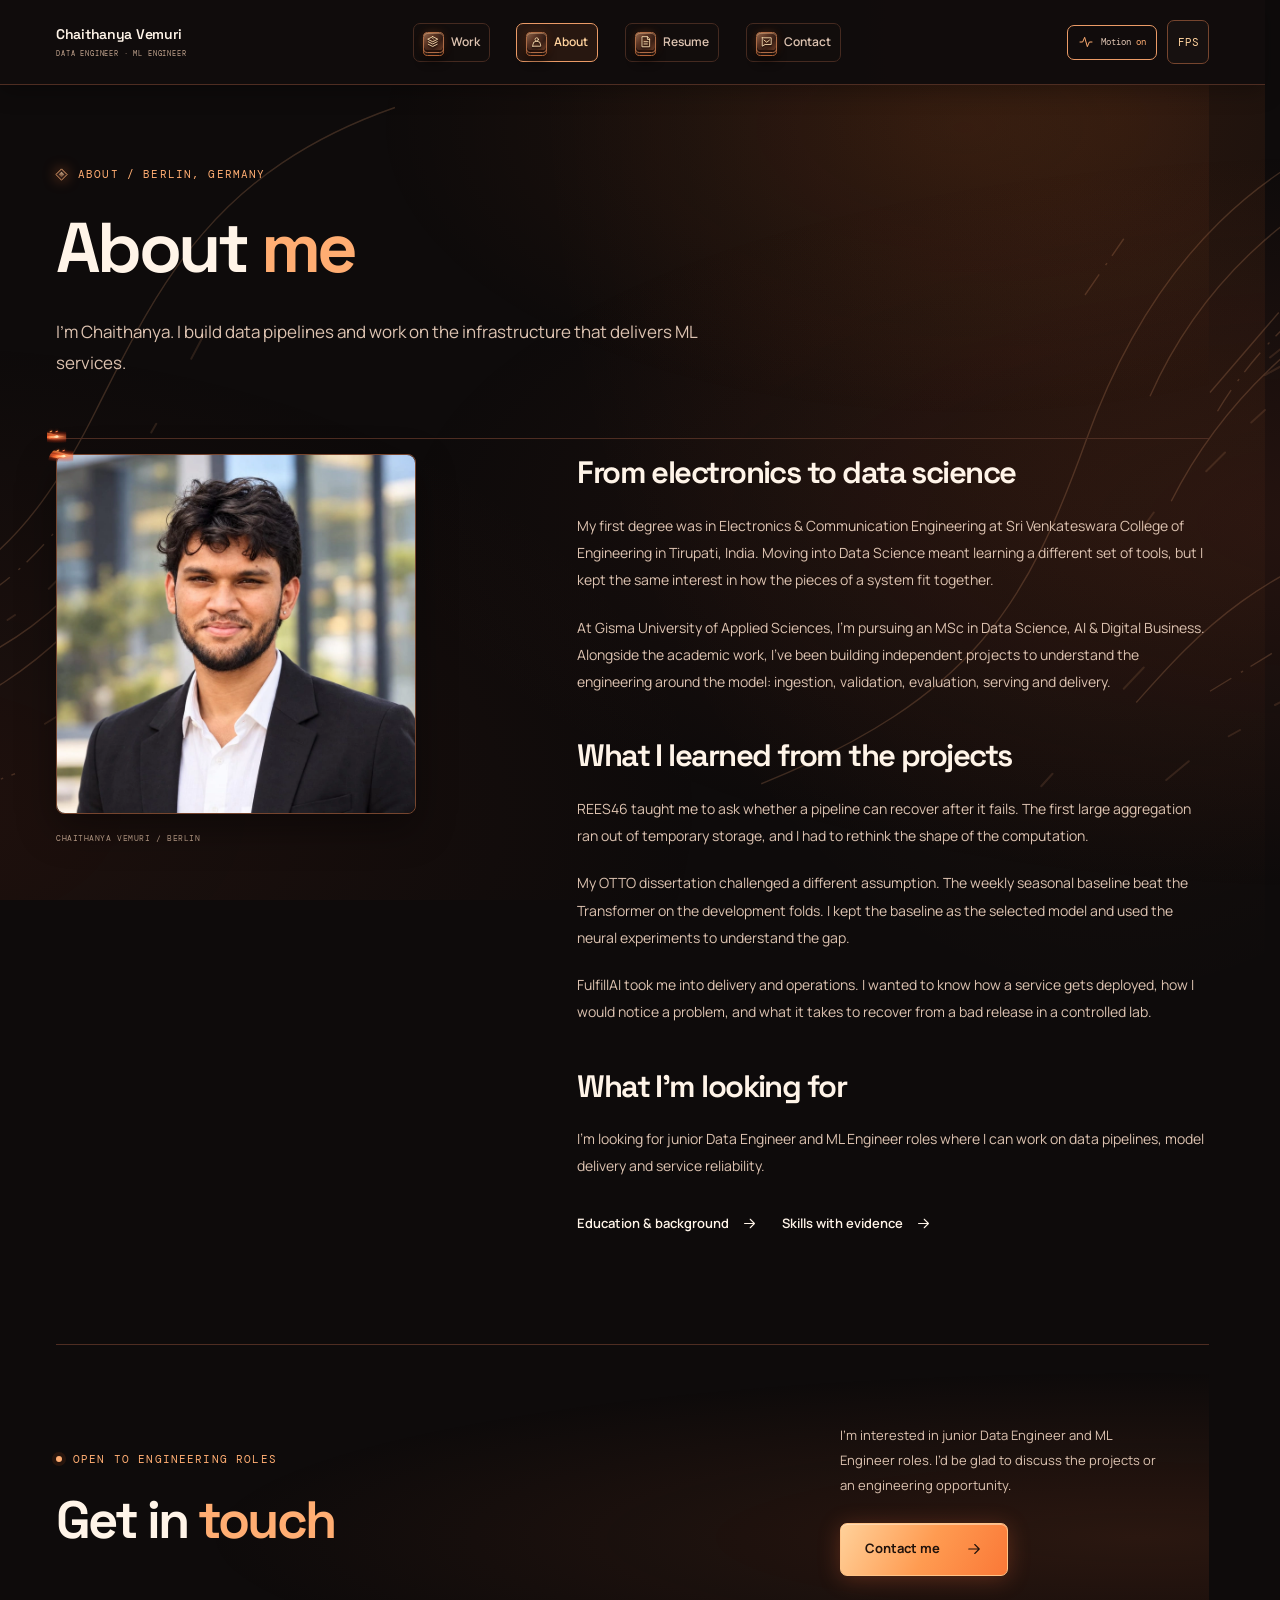
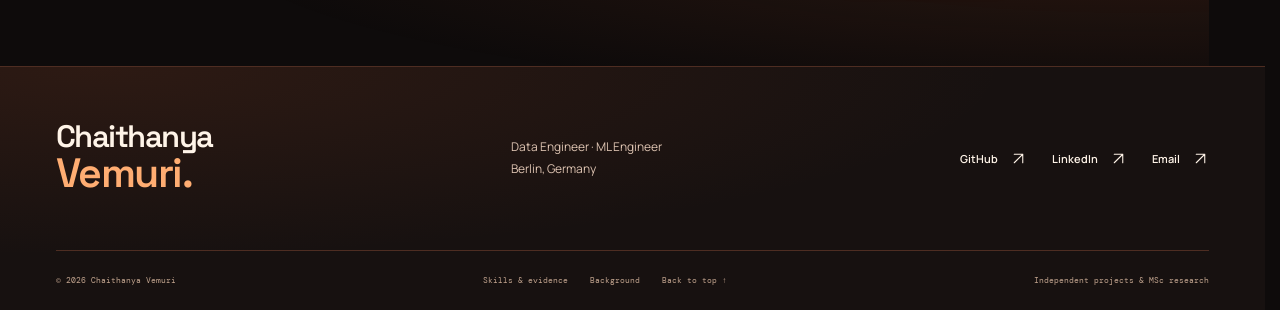
==== commit fb2488c0: "Reposition site for junior Data Engineer and ML Engineer roles - Role lines, page titles, structured" ====
--- a/about/index.html
+++ b/about/index.html
@@ -1,8 +1,8 @@
 <!doctype html>
 <html lang="en" data-theme="dark" data-chakra="on"><head><meta charset="utf-8"><meta name="viewport" content="width=device-width, initial-scale=1"><meta name="theme-color" content="#08090c"><meta name="color-scheme" content="dark">
-<title>About — Chaithanya Vemuri</title><meta name="description" content="From Electronics &amp; Communication Engineering to Data Science: Chaithanya Vemuri’s education, project decisions and interests."><meta name="robots" content="index,follow"><link rel="canonical" href="https://chaithanyavemuri.netlify.app/about/">
-<meta property="og:type" content="website"><meta property="og:site_name" content="Chaithanya Vemuri"><meta property="og:title" content="About — Chaithanya Vemuri"><meta property="og:description" content="From Electronics &amp; Communication Engineering to Data Science: Chaithanya Vemuri’s education, project decisions and interests."><meta property="og:url" content="https://chaithanyavemuri.netlify.app/about/"><meta property="og:image" content="https://chaithanyavemuri.netlify.app/assets/chaithanya-vemuri-800.webp"><meta property="og:image:width" content="800"><meta property="og:image:height" content="800"><meta property="og:image:alt" content="Chaithanya Vemuri"><meta name="twitter:card" content="summary"><meta name="twitter:image" content="https://chaithanyavemuri.netlify.app/assets/chaithanya-vemuri-800.webp">
-<script src="/assets/chakra.c9cb20a78dc4.js"></script><link rel="icon" href="/assets/chaithanya-vemuri-400.webp" type="image/webp"><link rel="preload" href="/assets/fonts/manrope-variable.woff2" as="font" type="font/woff2" crossorigin><link rel="preload" href="/assets/fonts/space-grotesk-variable.woff2" as="font" type="font/woff2" crossorigin><link rel="stylesheet" href="/assets/site.a04ff1b84bfb.css"><link rel="stylesheet" href="/assets/shinobi.434edd1d5ae1.css"><link rel="stylesheet" href="/assets/cinema.79971e200ddc.css"><link rel="stylesheet" href="/assets/ember.f93e2fb675f1.css"><script src="/assets/site.2c8791774269.js" defer></script><script src="/assets/ember.3b71f5bba5a2.js" defer></script><script type="application/ld+json">{"@context": "https://schema.org", "@type": "Person", "name": "Chaithanya Vemuri", "url": "https://chaithanyavemuri.netlify.app", "image": "https://chaithanyavemuri.netlify.app/assets/chaithanya-vemuri-800.webp", "email": "chaithanyavemuri28@gmail.com", "sameAs": ["https://github.com/nikchey29", "https://www.linkedin.com/in/chaithanya-vemuri-141897264/"], "jobTitle": "ML Platform & Data Infrastructure", "homeLocation": {"@type": "Place", "name": "Berlin, Germany"}}</script>
+<title>About — Chaithanya Vemuri</title><meta name="description" content="From Electronics &amp; Communication Engineering to Data Science: Chaithanya Vemuri’s education, project decisions and interests."><meta name="robots" content="index,follow"><link rel="canonical" href="https://chaithanyavemuri.xyz/about/">
+<meta property="og:type" content="website"><meta property="og:site_name" content="Chaithanya Vemuri"><meta property="og:title" content="About — Chaithanya Vemuri"><meta property="og:description" content="From Electronics &amp; Communication Engineering to Data Science: Chaithanya Vemuri’s education, project decisions and interests."><meta property="og:url" content="https://chaithanyavemuri.xyz/about/"><meta property="og:image" content="https://chaithanyavemuri.xyz/assets/chaithanya-vemuri-800.webp"><meta property="og:image:width" content="800"><meta property="og:image:height" content="800"><meta property="og:image:alt" content="Chaithanya Vemuri"><meta name="twitter:card" content="summary"><meta name="twitter:image" content="https://chaithanyavemuri.xyz/assets/chaithanya-vemuri-800.webp">
+<script src="/assets/chakra.c9cb20a78dc4.js"></script><link rel="icon" href="/assets/chaithanya-vemuri-400.webp" type="image/webp"><link rel="preload" href="/assets/fonts/manrope-variable.woff2" as="font" type="font/woff2" crossorigin><link rel="preload" href="/assets/fonts/space-grotesk-variable.woff2" as="font" type="font/woff2" crossorigin><link rel="stylesheet" href="/assets/site.a04ff1b84bfb.css"><link rel="stylesheet" href="/assets/shinobi.434edd1d5ae1.css"><link rel="stylesheet" href="/assets/cinema.79971e200ddc.css"><link rel="stylesheet" href="/assets/ember.f93e2fb675f1.css"><script src="/assets/site.2c8791774269.js" defer></script><script src="/assets/ember.3b71f5bba5a2.js" defer></script><script type="application/ld+json">{"@context": "https://schema.org", "@type": "Person", "name": "Chaithanya Vemuri", "url": "https://chaithanyavemuri.xyz", "image": "https://chaithanyavemuri.xyz/assets/chaithanya-vemuri-800.webp", "email": "chaithanyavemuri28@gmail.com", "sameAs": ["https://github.com/nikchey29", "https://www.linkedin.com/in/chaithanya-vemuri-141897264/"], "jobTitle": "Data Engineer · ML Engineer", "homeLocation": {"@type": "Place", "name": "Berlin, Germany"}}</script>
 </head><body class="" id="top"><div class="chakra-atmosphere" aria-hidden="true"><svg viewBox="0 0 1200 720" preserveAspectRatio="xMidYMid slice" fill="none" stroke="currentColor">
     <g class="current-trails" stroke-width="1.1">
     <path d="M-62 498C61 491 116 426 165 328S258 137 404 86m-451 475C92 542 153 480 217 382M-33 591c96-13 164-63 220-137m-203 168 88-30m82-49 71-86M1266 77C1091 109 1004 222 957 352s-89 206-260 275m530-505C1123 153 1047 229 1008 317m238-128-77 27m-58 34-55 64m168-94c-91 31-163 109-199 181M1223 419c-129 30-184 96-226 143m241-96-123 85"/>
@@ -11,9 +11,9 @@
     <g class="current-sparks" stroke-linecap="round">
     <path d="M17 526l11-3m27-8 19-8m20-11 6-4m27-21 13-13m39-58 9-16m21-38 4-7m28-52 10-19m-229 354 19-5m36-13 9-4m38-21 13-8m26-17 9-8m26-24 13-14m941-243 8-8m-60 43 20-11m-31 49 11-10m-47 49 15-15m36-76 15-12m-118 150 10-14m97 154 19-10m-56 35 9-5m-59 40 18-15m-53 43 8-6m-7-95 16-17m-82 95 9-10" stroke-width="1.6"/>
     </g></svg></div><div class="portfolio-content"><a class="skip-link" href="#main">Skip to content</a><header class="site-header" data-ember="bottom"><div class="container header-inner">
-    <a class="brand" href="/" aria-label="Chaithanya Vemuri home"><span class="brand-name">Chaithanya Vemuri<span>ML PLATFORM & DATA INFRASTRUCTURE</span></span><span class="brand-short" aria-hidden="true">CV</span></a>
+    <a class="brand" href="/" aria-label="Chaithanya Vemuri home"><span class="brand-name">Chaithanya Vemuri<span>DATA ENGINEER · ML ENGINEER</span></span><span class="brand-short" aria-hidden="true">CV</span></a>
     <nav id="navigation" class="navigation" aria-label="Main navigation"><a href="/projects/" data-ember="control"><span class="forge-mark nav-mark" aria-hidden="true"><span class="forge-face" data-ember="detail"><span class="ember-edge" aria-hidden="true"></span></span><svg class="forge-depth" viewBox="0 0 24 24" fill="none" stroke="currentColor" stroke-width="1.55" stroke-linecap="round" stroke-linejoin="round"><path d="m12 3 9 4.5-9 4.5-9-4.5L12 3Zm-8 9 8 4 8-4M4 16.5l8 4 8-4"/><path d="m11 6 3 1.5" opacity=".63"/></svg><svg class="forge-glyph" viewBox="0 0 24 24" fill="none" stroke="currentColor" stroke-width="1.55" stroke-linecap="round" stroke-linejoin="round"><path d="m12 3 9 4.5-9 4.5-9-4.5L12 3Zm-8 9 8 4 8-4M4 16.5l8 4 8-4"/><path d="m11 6 3 1.5" opacity=".63"/></svg></span><span>Work</span><span class="ember-edge" aria-hidden="true"></span></a><a href="/about/" aria-current="page" data-ember="control"><span class="forge-mark nav-mark" aria-hidden="true"><span class="forge-face" data-ember="detail"><span class="ember-edge" aria-hidden="true"></span></span><svg class="forge-depth" viewBox="0 0 24 24" fill="none" stroke="currentColor" stroke-width="1.55" stroke-linecap="round" stroke-linejoin="round"><circle cx="12" cy="8" r="3"/><path d="M5 20v-2a7 7 0 0 1 14 0v2H5Z"/></svg><svg class="forge-glyph" viewBox="0 0 24 24" fill="none" stroke="currentColor" stroke-width="1.55" stroke-linecap="round" stroke-linejoin="round"><circle cx="12" cy="8" r="3"/><path d="M5 20v-2a7 7 0 0 1 14 0v2H5Z"/></svg></span><span>About</span><span class="ember-edge" aria-hidden="true"></span></a><a href="/resume/" data-ember="control"><span class="forge-mark nav-mark" aria-hidden="true"><span class="forge-face" data-ember="detail"><span class="ember-edge" aria-hidden="true"></span></span><svg class="forge-depth" viewBox="0 0 24 24" fill="none" stroke="currentColor" stroke-width="1.55" stroke-linecap="round" stroke-linejoin="round"><path d="M6 3h9l4 4v14H6zM15 3v5h4M9 12h7m-7 4h6"/></svg><svg class="forge-glyph" viewBox="0 0 24 24" fill="none" stroke="currentColor" stroke-width="1.55" stroke-linecap="round" stroke-linejoin="round"><path d="M6 3h9l4 4v14H6zM15 3v5h4M9 12h7m-7 4h6"/></svg></span><span>Resume</span><span class="ember-edge" aria-hidden="true"></span></a><a href="/contact/" data-ember="control"><span class="forge-mark nav-mark" aria-hidden="true"><span class="forge-face" data-ember="detail"><span class="ember-edge" aria-hidden="true"></span></span><svg class="forge-depth" viewBox="0 0 24 24" fill="none" stroke="currentColor" stroke-width="1.55" stroke-linecap="round" stroke-linejoin="round"><path d="M4 5h16v12H9l-5 3V5Zm3 4 5 4 5-4"/></svg><svg class="forge-glyph" viewBox="0 0 24 24" fill="none" stroke="currentColor" stroke-width="1.55" stroke-linecap="round" stroke-linejoin="round"><path d="M4 5h16v12H9l-5 3V5Zm3 4 5 4 5-4"/></svg></span><span>Contact</span><span class="ember-edge" aria-hidden="true"></span></a></nav>
     <div class="header-tools"><button class="motion-toggle" type="button" aria-label="Pause animations" aria-pressed="true" data-ember="control"><svg class="icon " viewBox="0 0 24 24" fill="none" stroke="currentColor" stroke-width="1.5" stroke-linecap="round" stroke-linejoin="round" aria-hidden="true"><path d="M3 12h4l3-7 4 14 3-7h4"/></svg><span class="motion-label">Motion <span class="motion-state">on</span></span><span class="ember-edge" aria-hidden="true"></span></button><details class="frame-settings"><summary aria-label="Transition frame rate" data-ember="control">FPS<span class="ember-edge" aria-hidden="true"></span></summary>
     <div class="frame-popover" data-ember="frame"><p>Transition frame rate</p><div class="frame-options" role="group" aria-label="Frame rate limit"><button type="button" data-frame-choice="auto" aria-pressed="true" data-ember="control">Auto<span class="ember-edge" aria-hidden="true"></span></button><button type="button" data-frame-choice="60" aria-pressed="false" data-ember="control">60 fps<span class="ember-edge" aria-hidden="true"></span></button><button type="button" data-frame-choice="120" aria-pressed="false" data-ember="control">120 fps<span class="ember-edge" aria-hidden="true"></span></button></div>
     <p class="frame-feedback" role="status">Auto follows your browser’s refresh rate.</p><span class="ember-edge" aria-hidden="true"></span></div></details><button class="menu-toggle" type="button" aria-controls="navigation" aria-expanded="false" data-ember="control"><span>Menu</span><span class="menu-lines" aria-hidden="true"></span><span class="ember-edge" aria-hidden="true"></span></button></div>
-    </div><div class="reading-progress" aria-hidden="true"></div><span class="ember-edge" aria-hidden="true"></span></header><main id="main" tabindex="-1"><section class="page-intro container" data-ember="bottom"><p class="eyebrow"><span class="section-notch" aria-hidden="true"></span>ABOUT / BERLIN, GERMANY</p><h1>About <em>me</em></h1><p class="lead">I’m Chaithanya. I build data pipelines and work on the infrastructure that delivers ML services.</p><span class="ember-edge" aria-hidden="true"></span></section><section class="container about-story"><figure class="about-photo"><div class="about-image" data-ember="frame"><img src="/assets/chaithanya-vemuri-800.webp" srcset="/assets/chaithanya-vemuri-400.webp 400w, /assets/chaithanya-vemuri-800.webp 800w" sizes="(max-width: 760px) 320px, (max-width: 1080px) 42vw, 490px" width="800" height="800" alt="Portrait of Chaithanya Vemuri" loading="lazy"><span class="ember-edge" aria-hidden="true"></span></div><figcaption>CHAITHANYA VEMURI / BERLIN</figcaption></figure><div class="prose"><h2>From electronics to data science</h2><p>My first degree was in Electronics & Communication Engineering at Sri Venkateswara College of Engineering in Tirupati, India. Moving into Data Science meant learning a different set of tools, but I kept the same interest in how the pieces of a system fit together.</p><p>At Gisma University of Applied Sciences, I’m pursuing an MSc in Data Science, AI & Digital Business. Alongside the academic work, I’ve been building independent projects to understand the engineering around the model: ingestion, validation, evaluation, serving and delivery.</p><h2>What I learned from the projects</h2><p>REES46 taught me to ask whether a pipeline can recover after it fails. The first large aggregation ran out of temporary storage, and I had to rethink the shape of the computation.</p><p>My OTTO dissertation challenged a different assumption. The weekly seasonal baseline beat the Transformer on the development folds. I kept the baseline as the selected model and used the neural experiments to understand the gap.</p><p>FulfillAI took me into delivery and operations. I wanted to know how a service gets deployed, how I would notice a problem, and what it takes to recover from a bad release in a controlled lab.</p><h2>What I’m looking for</h2><p>I’m looking for ML platform, MLOps and data infrastructure roles where I can work on data pipelines, model delivery and service reliability.</p><div class="inline-links"><a class="text-link" href="/background/">Education & background <svg class="icon " viewBox="0 0 24 24" fill="none" stroke="currentColor" stroke-width="1.5" stroke-linecap="round" stroke-linejoin="round" aria-hidden="true"><path d="M5 12h14M13 6l6 6-6 6"/></svg></a><a class="text-link" href="/skills/">Skills with evidence <svg class="icon " viewBox="0 0 24 24" fill="none" stroke="currentColor" stroke-width="1.5" stroke-linecap="round" stroke-linejoin="round" aria-hidden="true"><path d="M5 12h14M13 6l6 6-6 6"/></svg></a></div></div></section><section class="contact-band container" data-reveal data-ember="top"><div><p class="eyebrow"><span class="status-dot"></span> OPEN TO ENGINEERING ROLES</p><h2>Get in <em>touch</em></h2></div><div><p>I’m interested in ML platform, MLOps and data infrastructure roles. I’d be glad to discuss the projects or an engineering opportunity.</p><a class="button button-primary" href="/contact/" data-ember="control">Contact me <svg class="icon " viewBox="0 0 24 24" fill="none" stroke="currentColor" stroke-width="1.5" stroke-linecap="round" stroke-linejoin="round" aria-hidden="true"><path d="M5 12h14M13 6l6 6-6 6"/></svg><span class="ember-edge" aria-hidden="true"></span></a></div><span class="ember-edge" aria-hidden="true"></span></section></main><footer class="site-footer" data-ember="top"><div class="container"><div class="footer-top"><div class="footer-signature"><a class="footer-wordmark" href="/">Chaithanya<span>Vemuri.</span></a></div><p>ML Platform & Data Infrastructure<br>Berlin, Germany</p><div class="footer-links"><a class="text-link" href="https://github.com/nikchey29" target="_blank" rel="noopener noreferrer">GitHub <svg class="icon " viewBox="0 0 24 24" fill="none" stroke="currentColor" stroke-width="1.5" stroke-linecap="round" stroke-linejoin="round" aria-hidden="true"><path d="M6 18 18 6M6 6h12v12"/></svg></a><a class="text-link" href="https://www.linkedin.com/in/chaithanya-vemuri-141897264/" target="_blank" rel="noopener noreferrer">LinkedIn <svg class="icon " viewBox="0 0 24 24" fill="none" stroke="currentColor" stroke-width="1.5" stroke-linecap="round" stroke-linejoin="round" aria-hidden="true"><path d="M6 18 18 6M6 6h12v12"/></svg></a><a class="text-link" href="mailto:chaithanyavemuri28@gmail.com" target="_blank" rel="noopener noreferrer">Email <svg class="icon " viewBox="0 0 24 24" fill="none" stroke="currentColor" stroke-width="1.5" stroke-linecap="round" stroke-linejoin="round" aria-hidden="true"><path d="M6 18 18 6M6 6h12v12"/></svg></a></div></div><div class="footer-bottom" data-ember="top"><span>© 2026 Chaithanya Vemuri</span><div><a href="/skills/">Skills & evidence</a><a href="/background/">Background</a><a href="#top">Back to top ↑</a></div><span>Independent projects & MSc research</span><span class="ember-edge" aria-hidden="true"></span></div></div><span class="ember-edge" aria-hidden="true"></span></footer><div class="cursor-light" aria-hidden="true"><span class="cursor-aura"></span></div><div class="ink-wipe" aria-hidden="true"><span class="cut-light"></span></div><div class="toast" role="status" aria-live="polite" data-ember="frame"><span class="toast-message"></span><span class="ember-edge" aria-hidden="true"></span></div></div></body></html>+    </div><div class="reading-progress" aria-hidden="true"></div><span class="ember-edge" aria-hidden="true"></span></header><main id="main" tabindex="-1"><section class="page-intro container" data-ember="bottom"><p class="eyebrow"><span class="section-notch" aria-hidden="true"></span>ABOUT / BERLIN, GERMANY</p><h1>About <em>me</em></h1><p class="lead">I’m Chaithanya. I build data pipelines and work on the infrastructure that delivers ML services.</p><span class="ember-edge" aria-hidden="true"></span></section><section class="container about-story"><figure class="about-photo"><div class="about-image" data-ember="frame"><img src="/assets/chaithanya-vemuri-800.webp" srcset="/assets/chaithanya-vemuri-400.webp 400w, /assets/chaithanya-vemuri-800.webp 800w" sizes="(max-width: 760px) 320px, (max-width: 1080px) 42vw, 490px" width="800" height="800" alt="Portrait of Chaithanya Vemuri" loading="lazy"><span class="ember-edge" aria-hidden="true"></span></div><figcaption>CHAITHANYA VEMURI / BERLIN</figcaption></figure><div class="prose"><h2>From electronics to data science</h2><p>My first degree was in Electronics & Communication Engineering at Sri Venkateswara College of Engineering in Tirupati, India. Moving into Data Science meant learning a different set of tools, but I kept the same interest in how the pieces of a system fit together.</p><p>At Gisma University of Applied Sciences, I’m pursuing an MSc in Data Science, AI & Digital Business. Alongside the academic work, I’ve been building independent projects to understand the engineering around the model: ingestion, validation, evaluation, serving and delivery.</p><h2>What I learned from the projects</h2><p>REES46 taught me to ask whether a pipeline can recover after it fails. The first large aggregation ran out of temporary storage, and I had to rethink the shape of the computation.</p><p>My OTTO dissertation challenged a different assumption. The weekly seasonal baseline beat the Transformer on the development folds. I kept the baseline as the selected model and used the neural experiments to understand the gap.</p><p>FulfillAI took me into delivery and operations. I wanted to know how a service gets deployed, how I would notice a problem, and what it takes to recover from a bad release in a controlled lab.</p><h2>What I’m looking for</h2><p>I’m looking for junior Data Engineer and ML Engineer roles where I can work on data pipelines, model delivery and service reliability.</p><div class="inline-links"><a class="text-link" href="/background/">Education & background <svg class="icon " viewBox="0 0 24 24" fill="none" stroke="currentColor" stroke-width="1.5" stroke-linecap="round" stroke-linejoin="round" aria-hidden="true"><path d="M5 12h14M13 6l6 6-6 6"/></svg></a><a class="text-link" href="/skills/">Skills with evidence <svg class="icon " viewBox="0 0 24 24" fill="none" stroke="currentColor" stroke-width="1.5" stroke-linecap="round" stroke-linejoin="round" aria-hidden="true"><path d="M5 12h14M13 6l6 6-6 6"/></svg></a></div></div></section><section class="contact-band container" data-reveal data-ember="top"><div><p class="eyebrow"><span class="status-dot"></span> OPEN TO ENGINEERING ROLES</p><h2>Get in <em>touch</em></h2></div><div><p>I’m interested in junior Data Engineer and ML Engineer roles. I’d be glad to discuss the projects or an engineering opportunity.</p><a class="button button-primary" href="/contact/" data-ember="control">Contact me <svg class="icon " viewBox="0 0 24 24" fill="none" stroke="currentColor" stroke-width="1.5" stroke-linecap="round" stroke-linejoin="round" aria-hidden="true"><path d="M5 12h14M13 6l6 6-6 6"/></svg><span class="ember-edge" aria-hidden="true"></span></a></div><span class="ember-edge" aria-hidden="true"></span></section></main><footer class="site-footer" data-ember="top"><div class="container"><div class="footer-top"><div class="footer-signature"><a class="footer-wordmark" href="/">Chaithanya<span>Vemuri.</span></a></div><p>Data Engineer · ML Engineer<br>Berlin, Germany</p><div class="footer-links"><a class="text-link" href="https://github.com/nikchey29" target="_blank" rel="noopener noreferrer">GitHub <svg class="icon " viewBox="0 0 24 24" fill="none" stroke="currentColor" stroke-width="1.5" stroke-linecap="round" stroke-linejoin="round" aria-hidden="true"><path d="M6 18 18 6M6 6h12v12"/></svg></a><a class="text-link" href="https://www.linkedin.com/in/chaithanya-vemuri-141897264/" target="_blank" rel="noopener noreferrer">LinkedIn <svg class="icon " viewBox="0 0 24 24" fill="none" stroke="currentColor" stroke-width="1.5" stroke-linecap="round" stroke-linejoin="round" aria-hidden="true"><path d="M6 18 18 6M6 6h12v12"/></svg></a><a class="text-link" href="mailto:chaithanyavemuri28@gmail.com" target="_blank" rel="noopener noreferrer">Email <svg class="icon " viewBox="0 0 24 24" fill="none" stroke="currentColor" stroke-width="1.5" stroke-linecap="round" stroke-linejoin="round" aria-hidden="true"><path d="M6 18 18 6M6 6h12v12"/></svg></a></div></div><div class="footer-bottom" data-ember="top"><span>© 2026 Chaithanya Vemuri</span><div><a href="/skills/">Skills & evidence</a><a href="/background/">Background</a><a href="#top">Back to top ↑</a></div><span>Independent projects & MSc research</span><span class="ember-edge" aria-hidden="true"></span></div></div><span class="ember-edge" aria-hidden="true"></span></footer><div class="cursor-light" aria-hidden="true"><span class="cursor-aura"></span></div><div class="ink-wipe" aria-hidden="true"><span class="cut-light"></span></div><div class="toast" role="status" aria-live="polite" data-ember="frame"><span class="toast-message"></span><span class="ember-edge" aria-hidden="true"></span></div></div></body></html>
